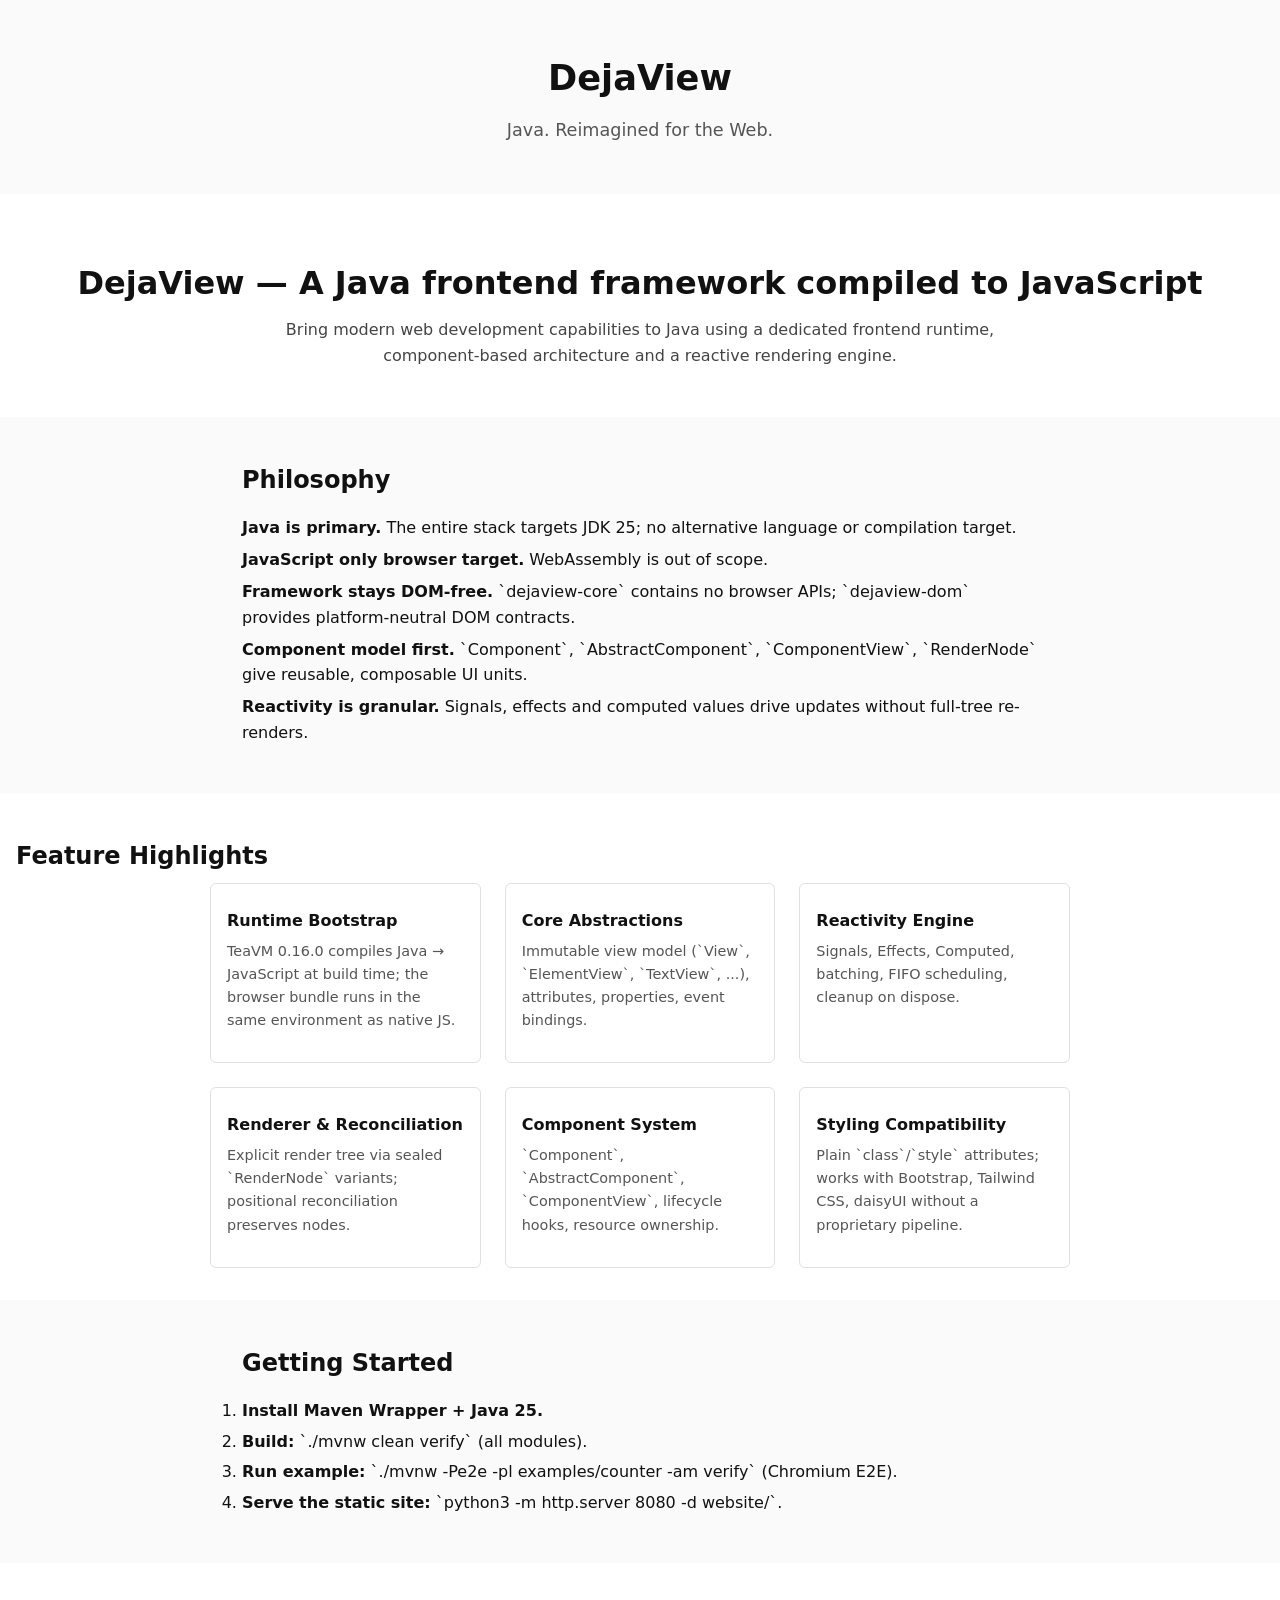
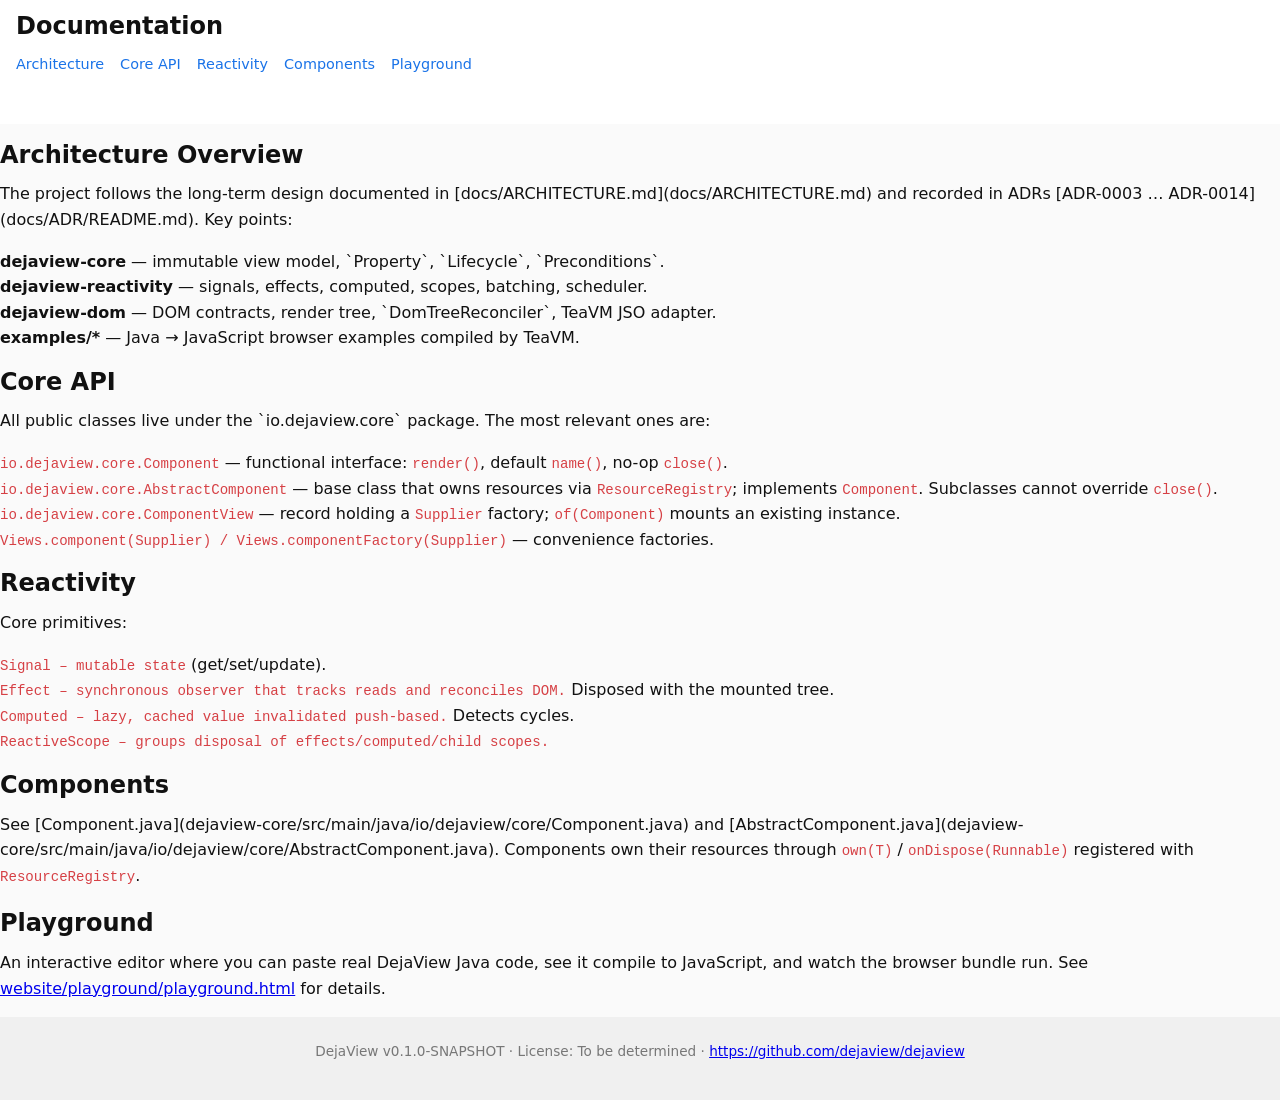
==== website/index.html @ 873bfba1 "feat: add official website and interactive playground" ====
<!DOCTYPE html>
<html lang="en">
<head>
    <meta charset="UTF-8" />
    <meta name="viewport" content="width=device-width, initial-scale=1.0" />
    <title>DejaView — Official Website</title>
    <link rel="stylesheet" href="css/styles.css">
</head>
<body>

<header class="site-header">
    <h1>DejaView</h1>
    <p class="sub-title">Java. Reimagined for the Web.</p>
</header>

<section class="hero">
    <div class="hero-content">
        <h2>DejaView — A Java frontend framework compiled to JavaScript</h2>
        <p>Bring modern web development capabilities to Java using a dedicated frontend runtime, component-based architecture and a reactive rendering engine.</p>
    </div>
</section>

<section class="about">
    <h2>Philosophy</h2>
    <ul>
        <li><strong>Java is primary.</strong> The entire stack targets JDK 25; no alternative language or compilation target.</li>
        <li><strong>JavaScript only browser target.</strong> WebAssembly is out of scope.</li>
        <li><strong>Framework stays DOM-free.</strong> `dejaview-core` contains no browser APIs; `dejaview-dom` provides platform-neutral DOM contracts.</li>
        <li><strong>Component model first.</strong> `Component`, `AbstractComponent`, `ComponentView`, `RenderNode` give reusable, composable UI units.</li>
        <li><strong>Reactivity is granular.</strong> Signals, effects and computed values drive updates without full-tree re-renders.</li>
    </ul>
</section>

<section class="features">
    <h2>Feature Highlights</h2>
    <div class="feature-grid">
        <article class="feature-card">
            <h3>Runtime Bootstrap</h3>
            <p>TeaVM 0.16.0 compiles Java → JavaScript at build time; the browser bundle runs in the same environment as native JS.</p>
        </article>
        <article class="feature-card">
            <h3>Core Abstractions</h3>
            <p>Immutable view model (`View`, `ElementView`, `TextView`, ...), attributes, properties, event bindings.</p>
        </article>
        <article class="feature-card">
            <h3>Reactivity Engine</h3>
            <p>Signals, Effects, Computed, batching, FIFO scheduling, cleanup on dispose.</p>
        </article>
        <article class="feature-card">
            <h3>Renderer & Reconciliation</h3>
            <p>Explicit render tree via sealed `RenderNode` variants; positional reconciliation preserves nodes.</p>
        </article>
        <article class="feature-card">
            <h3>Component System</h3>
            <p>`Component`, `AbstractComponent`, `ComponentView`, lifecycle hooks, resource ownership.</p>
        </article>
        <article class="feature-card">
            <h3>Styling Compatibility</h3>
            <p>Plain `class`/`style` attributes; works with Bootstrap, Tailwind CSS, daisyUI without a proprietary pipeline.</p>
        </article>
    </div>
</section>

<section class="getting-started">
    <h2>Getting Started</h2>
    <ol>
        <li><strong>Install Maven Wrapper + Java 25.</strong></li>
        <li><strong>Build:</strong> `./mvnw clean verify` (all modules).</li>
        <li><strong>Run example:</strong> `./mvnw -Pe2e -pl examples/counter -am verify` (Chromium E2E).</li>
        <li><strong>Serve the static site:</strong> `python3 -m http.server 8080 -d website/`.</li>
    </ol>
</section>

<section class="docs">
    <h2>Documentation</h2>
    <nav class="doc-nav">
        <a href="#architecture">Architecture</a>
        <a href="#core">Core API</a>
        <a href="#reactivity">Reactivity</a>
        <a href="#components">Components</a>
        <a href="#playground">Playground</a>
    </nav>
</section>

<section id="architecture" class="docs-section">
    <h2>Architecture Overview</h2>
    <p>The project follows the long-term design documented in [docs/ARCHITECTURE.md](docs/ARCHITECTURE.md) and recorded in ADRs [ADR-0003 … ADR-0014](docs/ADR/README.md). Key points:</p>
    <ul>
        <li><strong>dejaview-core</strong> — immutable view model, `Property`, `Lifecycle`, `Preconditions`.</li>
        <li><strong>dejaview-reactivity</strong> — signals, effects, computed, scopes, batching, scheduler.</li>
        <li><strong>dejaview-dom</strong> — DOM contracts, render tree, `DomTreeReconciler`, TeaVM JSO adapter.</li>
        <li><strong>examples/*</strong> — Java → JavaScript browser examples compiled by TeaVM.</li>
    </ul>
</section>

<section id="core-api" class="docs-section">
    <h2>Core API</h2>
    <p>All public classes live under the `io.dejaview.core` package. The most relevant ones are:</p>
    <ul>
        <li><code>io.dejaview.core.Component</code> — functional interface: <code>render()</code>, default <code>name()</code>, no-op <code>close()</code>.</li>
        <li><code>io.dejaview.core.AbstractComponent</code> — base class that owns resources via <code>ResourceRegistry</code>; implements <code>Component</code>. Subclasses cannot override <code>close()</code>.</li>
        <li><code>io.dejaview.core.ComponentView</code> — record holding a <code>Supplier<? extends Component></code> factory; <code>of(Component)</code> mounts an existing instance.</li>
        <li><code>Views.component(Supplier<View>) / Views.componentFactory(Supplier<? extends Component>)</code> — convenience factories.</li>
    </ul>
</section>

<section id="reactivity" class="docs-section">
    <h2>Reactivity</h2>
    <p>Core primitives:</p>
    <ul>
        <li><code>Signal<T> – mutable state</code> (get/set/update).</li>
        <li><code>Effect – synchronous observer that tracks reads and reconciles DOM.</code> Disposed with the mounted tree.</li>
        <li><code>Computed<T> – lazy, cached value invalidated push‑based.</code> Detects cycles.</li>
        <li><code>ReactiveScope – groups disposal of effects/computed/child scopes.</code></li>
    </ul>
</section>

<section id="components" class="docs-section">
    <h2>Components</h2>
    <p>See [Component.java](dejaview-core/src/main/java/io/dejaview/core/Component.java) and [AbstractComponent.java](dejaview-core/src/main/java/io/dejaview/core/AbstractComponent.java). Components own their resources through <code>own(T)</code> / <code>onDispose(Runnable)</code> registered with <code>ResourceRegistry</code>.</p>
</section>

<section id="playground" class="docs-section">
    <h2>Playground</h2>
    <p>An interactive editor where you can paste real DejaView Java code, see it compile to JavaScript, and watch the browser bundle run. See <a href="#playground">website/playground/playground.html</a> for details.</p>
</section>

<footer class="site-footer">
    <p>DejaView v0.1.0-SNAPSHOT · License: To be determined · <a href="/develop">https://github.com/dejaview/dejaview</a></p>
</footer>

</body>
</html>
---- website/css/styles.css ----
/* Minimal styling for the DejaView official website – compatible with any CDN or framework that may be added later. */

/* 1. Reset & base */
*, *::before, *::after { box-sizing: border-box; margin: 0; padding: 0; }
html { font-size: 16px; }
body { font-family: system-ui, -apple-system, "Segoe UI", Roboto, Ubuntu, "Helvetica Neue", sans-serif; line-height: 1.6; color: #111; background: #fafafa; }

/* 2. Typography */
h1, h2, h3, h4 { margin: 0.5em 0 0.3em; }
p { margin: 0 0 1em; }
ul { list-style: none; }

/* 3. Header */
.site-header { padding: 2rem; text-align: center; }
.site-header h1 { font-size: 2.2rem; color: #111; }
.site-header .sub-title { color: #555; margin-top: 0.5rem; font-size: 1.1rem; }

/* 4. Hero */
.hero { padding: 3rem 1rem; text-align: center; background: #fff; }
.hero-content h2 { font-size: 2rem; margin-bottom: 0.5rem; }
.hero-content p { max-width: 720px; margin: 0 auto; color: #444; }

/* 5. About / Philosophy */
.about { padding: 2rem; max-width: 860px; margin: 0 auto; }
.about h2 { margin-bottom: 1rem; }
.about ul { margin: 1rem 0; }
.about li { margin: 0.4rem 0; }

/* 6. Features grid */
.features { padding: 2rem 1rem; background: #fff; }
.feature-grid { display: grid; grid-template-columns: repeat(auto-fit, minmax(240px, 1fr)); gap: 1.5rem; max-width: 860px; margin: 0 auto; }
.feature-card { padding: 1rem; border: 1px solid #e0e0e0; border-radius: 6px; text-align: left; }
.feature-card h3 { margin-bottom: 0.4rem; font-size: 1rem; }
.feature-card p { font-size: 0.9rem; color: #555; }

/* 7. Getting Started */
.getting-started { padding: 2rem; max-width: 860px; margin: 0 auto; }
.getting-started h2 { margin-bottom: 1rem; }
.getting-started ol { margin: 0.5rem 0 1rem; }
.getting-started li { margin: 0.3rem 0; }

/* 8. Docs nav */
.docs { padding: 2rem 1rem; background: #fff; }
.doc-nav { display: flex; gap: 1rem; margin-bottom: 1rem; font-size: 0.9rem; }
.doc-nav a { color: #1a73e8; text-decoration: none; }
.doc-nav a:hover { text-decoration: underline; }
.doc-nav .active { font-weight: 600; color: #111; }

/* 9. Docs sections */
.doc-section { max-width: 860px; margin: 0 auto; }
.doc-section h2 { margin: 2rem 0 1rem; }
.doc-section ul { margin: 0.5rem 0 1rem; }
.doc-section li { margin: 0.3rem 0; }

/* 10. Playground link */
.playground-link { display: inline-block; margin: 1rem 0 0; padding: 0.6rem 1.2rem; background: #1a73e8; color: #fff; text-decoration: none; border-radius: 4px; font-size: 0.95rem; }
.playground-link:hover { background: #1557b0; }

/* 11. Footer */
.site-footer { padding: 1.5rem; text-align: center; color: #777; font-size: 0.85rem; background: #f0f0f0; }

/* 12. Mobile / responsive */
@media (max-width: 600px) {
    .doc-nav { flex-direction: column; align-items: flex-start; }
    .feature-grid { grid-template-columns: 1fr; }
}

/* 13. Syntax highlighting (CodeMirror will add its own classes) */
pre { background: #f5f5f5; padding: 1rem; border-radius: 4px; overflow-x: auto; }
code { font-family: "Fira Code", "Source Code Pro", Consolas, monospace; font-size: 0.88rem; color: #d64045; }
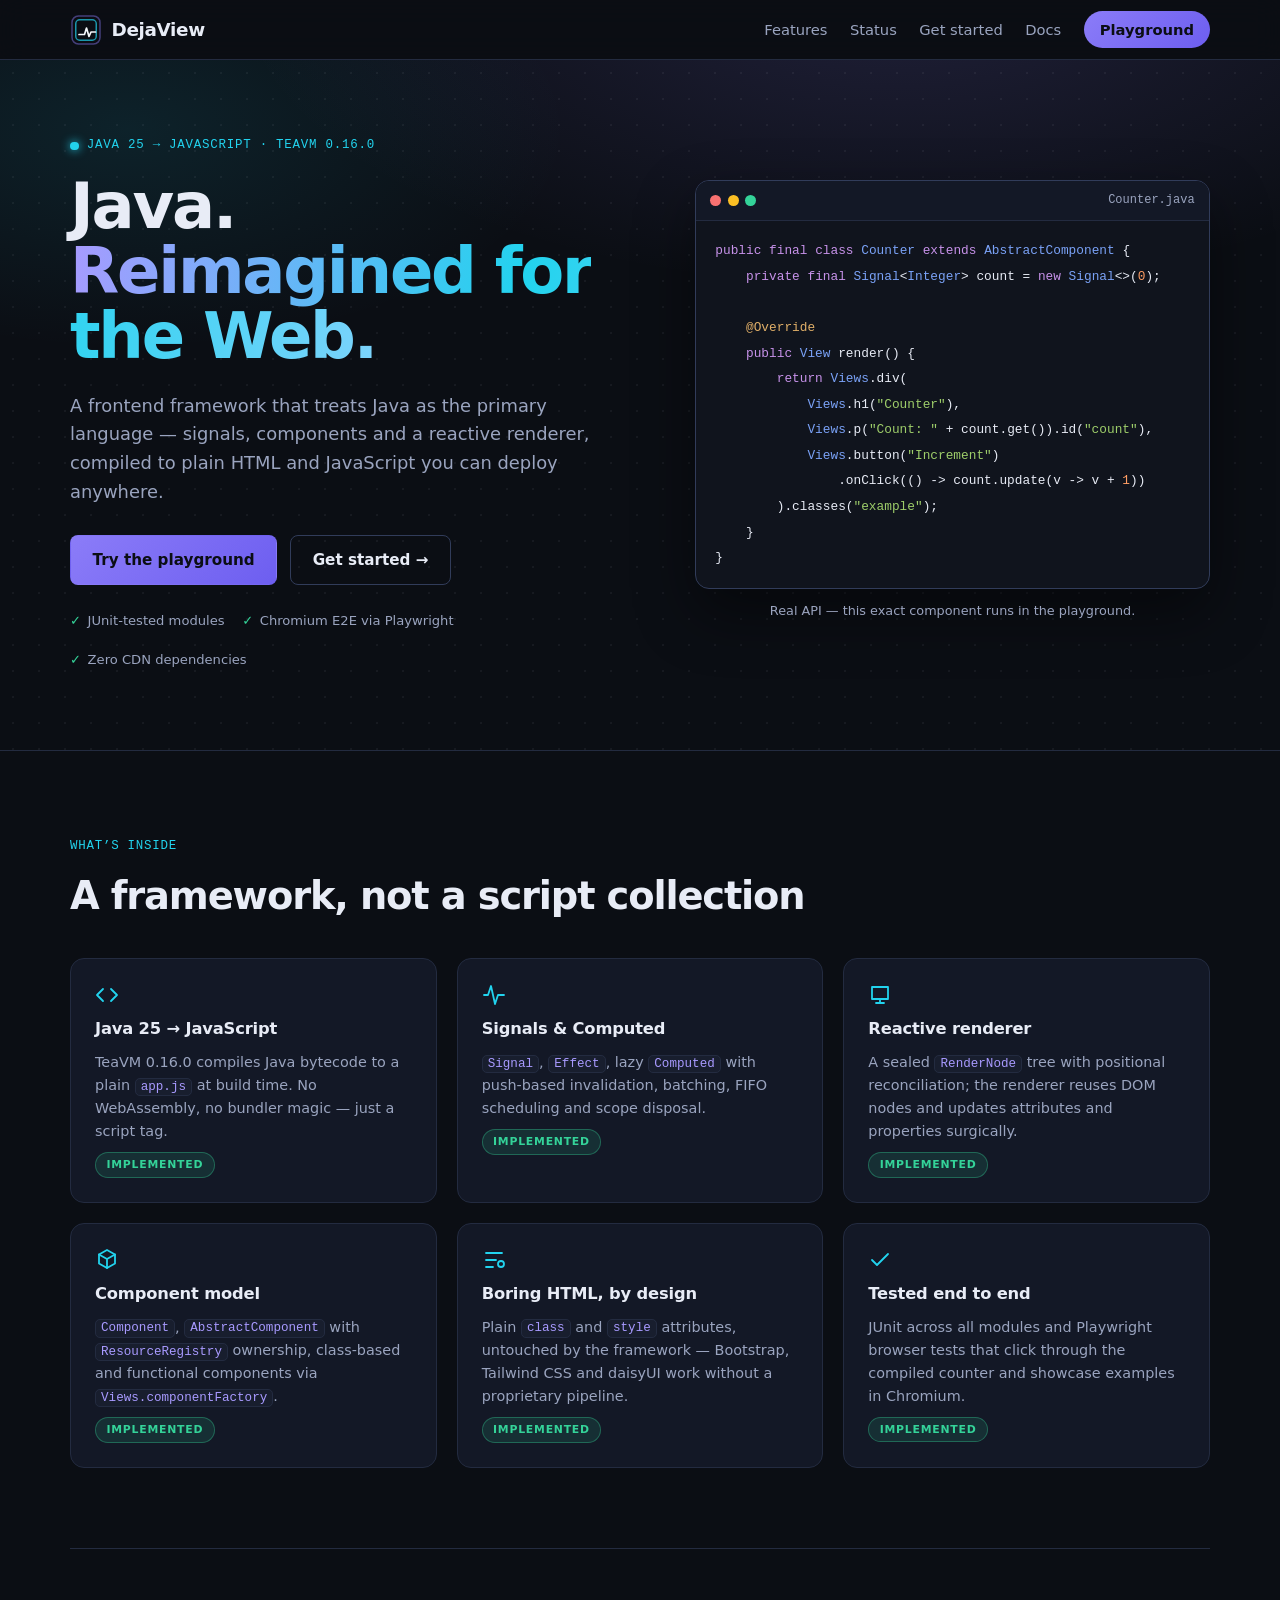
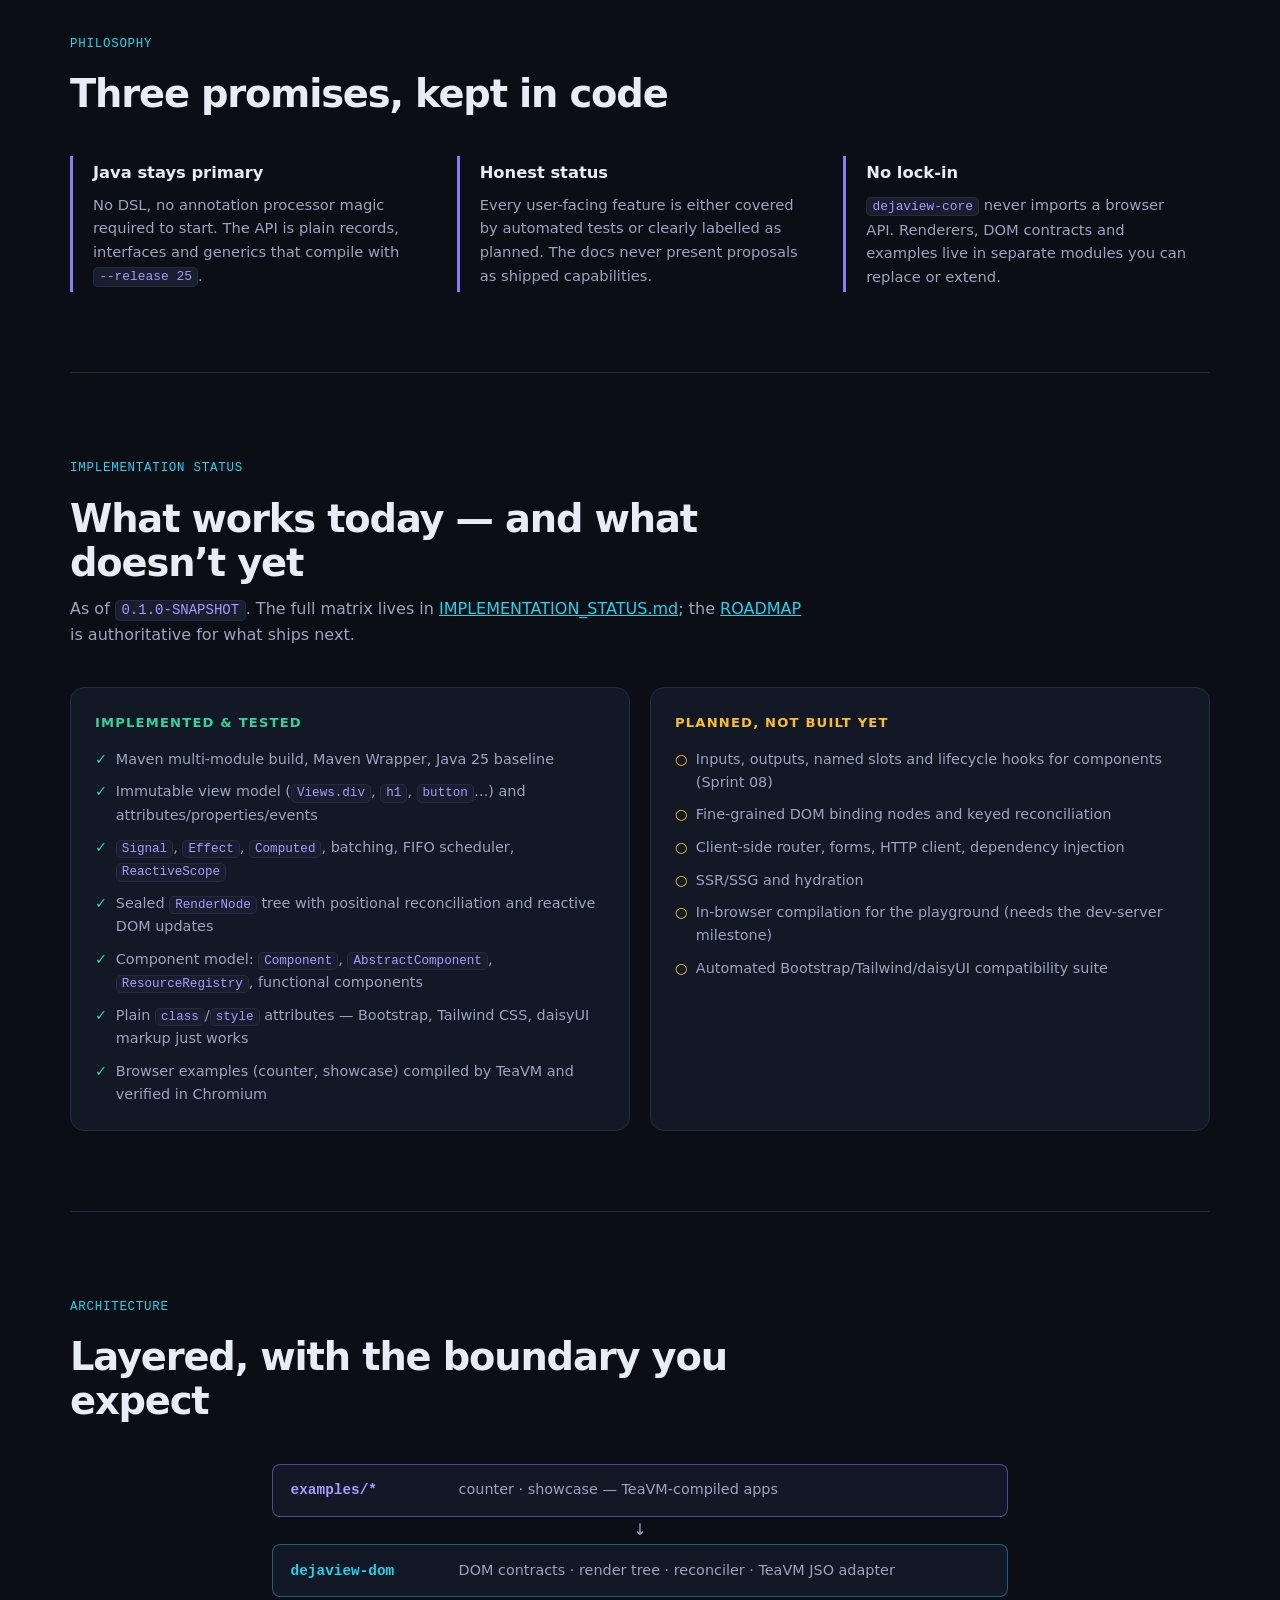
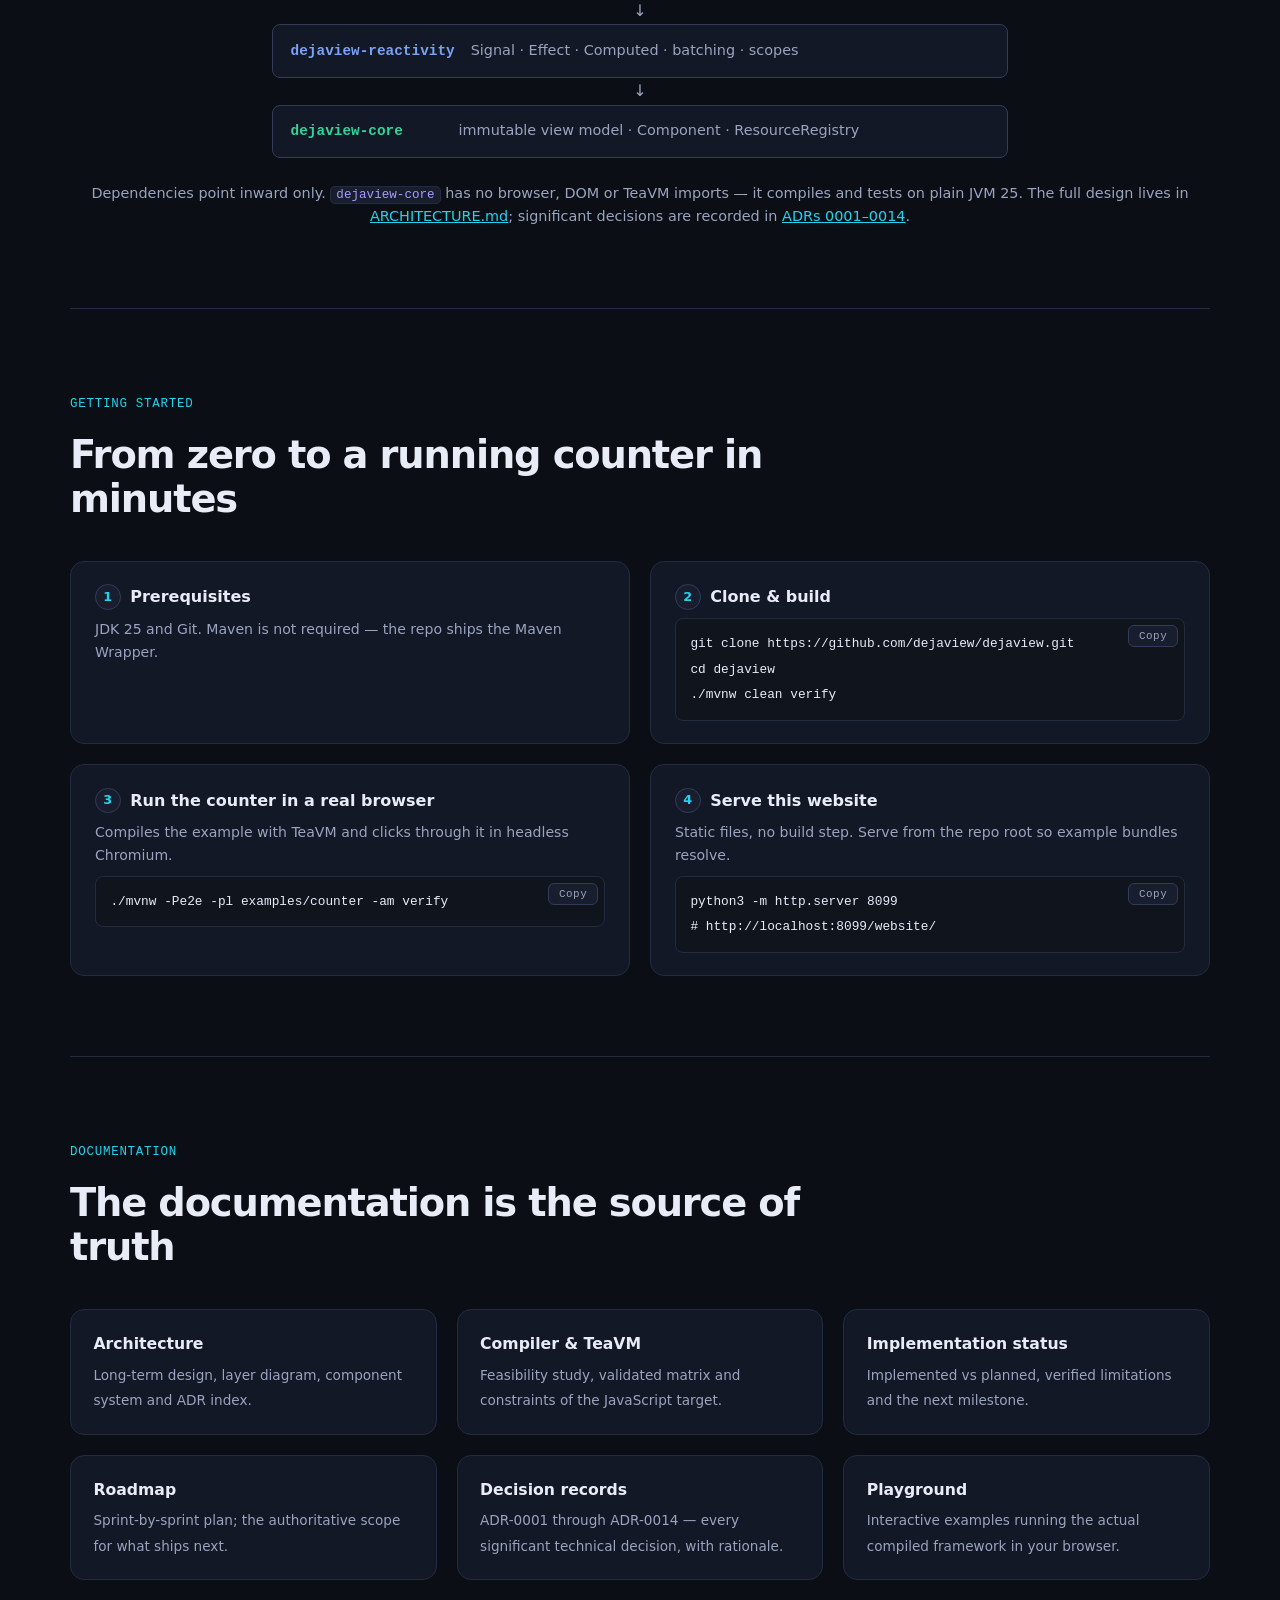
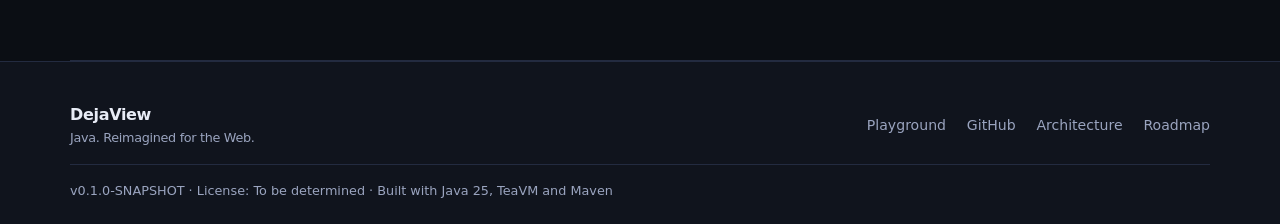
==== commit 25db7422: "feat: production-quality DejaView website and offline playground - Redesign the landing page: hero, " ====
--- a/website/index.html
+++ b/website/index.html
@@ -3,131 +3,268 @@
 <head>
     <meta charset="UTF-8" />
     <meta name="viewport" content="width=device-width, initial-scale=1.0" />
-    <title>DejaView — Official Website</title>
-    <link rel="stylesheet" href="css/styles.css">
+    <meta name="description" content="DejaView is a Java-first frontend framework compiled to JavaScript. Build reactive web UIs in pure Java 25 — no rewrites, no proprietary CSS pipeline." />
+    <meta name="theme-color" content="#0b0e14" />
+    <title>DejaView — Java. Reimagined for the Web.</title>
+    <link rel="icon" type="image/svg+xml" href="favicon.svg" />
+    <link rel="stylesheet" href="css/styles.css" />
 </head>
 <body>
+<a class="skip-link" href="#main">Skip to content</a>
 
 <header class="site-header">
-    <h1>DejaView</h1>
-    <p class="sub-title">Java. Reimagined for the Web.</p>
+    <a class="brand" href="/website/" aria-label="DejaView home">
+        <svg class="brand-mark" viewBox="0 0 64 64" aria-hidden="true" focusable="false">
+            <rect x="4" y="4" width="56" height="56" rx="13" fill="none" stroke="#8b7cf8" stroke-width="3" opacity="0.45"/>
+            <rect x="11.5" y="11.5" width="41" height="41" rx="8" fill="none" stroke="#22d3ee" stroke-width="3" opacity="0.7"/>
+            <path d="M18 41h11l4-13 5 17 4-9h9" fill="none" stroke="#f5f7fb" stroke-width="3.4" stroke-linecap="round" stroke-linejoin="round"/>
+        </svg>
+        <span class="brand-name">DejaView</span>
+    </a>
+    <nav class="site-nav" aria-label="Primary navigation">
+        <a href="#features">Features</a>
+        <a href="#status">Status</a>
+        <a href="#getting-started">Get started</a>
+        <a href="#docs">Docs</a>
+        <a class="nav-cta" href="/website/playground/">Playground</a>
+    </nav>
 </header>
 
-<section class="hero">
-    <div class="hero-content">
-        <h2>DejaView — A Java frontend framework compiled to JavaScript</h2>
-        <p>Bring modern web development capabilities to Java using a dedicated frontend runtime, component-based architecture and a reactive rendering engine.</p>
+<main id="main">
+
+    <!-- Hero -->
+    <section class="hero" aria-labelledby="hero-title">
+        <div class="hero-inner container">
+            <div class="hero-copy">
+                <p class="eyebrow"><span class="dot" aria-hidden="true"></span> Java 25 &rarr; JavaScript &middot; TeaVM 0.16.0</p>
+                <h1 id="hero-title">Java.<br /><span class="gradient-text">Reimagined for the Web.</span></h1>
+                <p class="hero-sub">A frontend framework that treats Java as the primary language — signals, components and a reactive renderer, compiled to plain HTML and JavaScript you can deploy anywhere.</p>
+                <div class="hero-actions">
+                    <a class="btn btn-primary" href="/website/playground/">Try the playground</a>
+                    <a class="btn btn-ghost" href="#getting-started">Get started &rarr;</a>
+                </div>
+                <ul class="hero-proof" aria-label="Project facts">
+                    <li>JUnit-tested modules</li>
+                    <li>Chromium E2E via Playwright</li>
+                    <li>Zero CDN dependencies</li>
+                </ul>
+            </div>
+            <figure class="hero-code" aria-label="Example DejaView component">
+                <div class="code-window">
+                    <div class="code-window-bar" aria-hidden="true">
+                        <span class="win-dot"></span><span class="win-dot"></span><span class="win-dot"></span>
+                        <span class="code-window-title">Counter.java</span>
+                    </div>
+                    <pre><code data-highlight-java>public final class Counter extends AbstractComponent {
+    private final Signal&lt;Integer&gt; count = new Signal&lt;&gt;(0);
+
+    @Override
+    public View render() {
+        return Views.div(
+            Views.h1("Counter"),
+            Views.p("Count: " + count.get()).id("count"),
+            Views.button("Increment")
+                .onClick(() -&gt; count.update(v -&gt; v + 1))
+        ).classes("example");
+    }
+}</code></pre>
+                </div>
+                <figcaption>Real API — this exact component runs in the playground.</figcaption>
+            </figure>
+        </div>
+    </section>
+
+    <!-- Features -->
+    <section id="features" class="section container" aria-labelledby="features-title">
+        <div class="section-head">
+            <p class="eyebrow">What&rsquo;s inside</p>
+            <h2 id="features-title">A framework, not a script collection</h2>
+        </div>
+        <div class="card-grid">
+            <article class="card">
+                <div class="card-icon" aria-hidden="true"><svg viewBox="0 0 24 24" fill="none" stroke="currentColor" stroke-width="1.8" stroke-linecap="round" stroke-linejoin="round"><path d="M8 6l-6 6 6 6M16 6l6 6-6 6"/></svg></div>
+                <h3>Java 25 &rarr; JavaScript</h3>
+                <p>TeaVM 0.16.0 compiles Java bytecode to a plain <code>app.js</code> at build time. No WebAssembly, no bundler magic — just a script tag.</p>
+                <span class="pill pill-ok">Implemented</span>
+            </article>
+            <article class="card">
+                <div class="card-icon" aria-hidden="true"><svg viewBox="0 0 24 24" fill="none" stroke="currentColor" stroke-width="1.8" stroke-linecap="round" stroke-linejoin="round"><path d="M2 12h4l3-9 4 18 3-9h6"/></svg></div>
+                <h3>Signals &amp; Computed</h3>
+                <p><code>Signal</code>, <code>Effect</code>, lazy <code>Computed</code> with push-based invalidation, batching, FIFO scheduling and scope disposal.</p>
+                <span class="pill pill-ok">Implemented</span>
+            </article>
+            <article class="card">
+                <div class="card-icon" aria-hidden="true"><svg viewBox="0 0 24 24" fill="none" stroke="currentColor" stroke-width="1.8" stroke-linecap="round" stroke-linejoin="round"><path d="M4 4h16v12H4z"/><path d="M8 20h8M12 16v4"/></svg></div>
+                <h3>Reactive renderer</h3>
+                <p>A sealed <code>RenderNode</code> tree with positional reconciliation; the renderer reuses DOM nodes and updates attributes and properties surgically.</p>
+                <span class="pill pill-ok">Implemented</span>
+            </article>
+            <article class="card">
+                <div class="card-icon" aria-hidden="true"><svg viewBox="0 0 24 24" fill="none" stroke="currentColor" stroke-width="1.8" stroke-linecap="round" stroke-linejoin="round"><path d="M12 2l8 4.5v9L12 20l-8-4.5v-9L12 2z"/><path d="M12 11l8-4.5M12 11v9M12 11L4 6.5"/></svg></div>
+                <h3>Component model</h3>
+                <p><code>Component</code>, <code>AbstractComponent</code> with <code>ResourceRegistry</code> ownership, class-based and functional components via <code>Views.componentFactory</code>.</p>
+                <span class="pill pill-ok">Implemented</span>
+            </article>
+            <article class="card">
+                <div class="card-icon" aria-hidden="true"><svg viewBox="0 0 24 24" fill="none" stroke="currentColor" stroke-width="1.8" stroke-linecap="round" stroke-linejoin="round"><path d="M4 5h16M4 12h10M4 19h7"/><circle cx="19" cy="16" r="3"/></svg></div>
+                <h3>Boring HTML, by design</h3>
+                <p>Plain <code>class</code> and <code>style</code> attributes, untouched by the framework — Bootstrap, Tailwind CSS and daisyUI work without a proprietary pipeline.</p>
+                <span class="pill pill-ok">Implemented</span>
+            </article>
+            <article class="card">
+                <div class="card-icon" aria-hidden="true"><svg viewBox="0 0 24 24" fill="none" stroke="currentColor" stroke-width="1.8" stroke-linecap="round" stroke-linejoin="round"><path d="M20 6L9 17l-5-5"/></svg></div>
+                <h3>Tested end to end</h3>
+                <p>JUnit across all modules and Playwright browser tests that click through the compiled counter and showcase examples in Chromium.</p>
+                <span class="pill pill-ok">Implemented</span>
+            </article>
+        </div>
+    </section>
+
+    <!-- Philosophy -->
+    <section id="philosophy" class="section container" aria-labelledby="philosophy-title">
+        <div class="section-head">
+            <p class="eyebrow">Philosophy</p>
+            <h2 id="philosophy-title">Three promises, kept in code</h2>
+        </div>
+        <div class="promise-grid">
+            <div class="promise">
+                <h3>Java stays primary</h3>
+                <p>No DSL, no annotation processor magic required to start. The API is plain records, interfaces and generics that compile with <code>--release 25</code>.</p>
+            </div>
+            <div class="promise">
+                <h3>Honest status</h3>
+                <p>Every user-facing feature is either covered by automated tests or clearly labelled as planned. The docs never present proposals as shipped capabilities.</p>
+            </div>
+            <div class="promise">
+                <h3>No lock-in</h3>
+                <p><code>dejaview-core</code> never imports a browser API. Renderers, DOM contracts and examples live in separate modules you can replace or extend.</p>
+            </div>
+        </div>
+    </section>
+
+    <!-- Status -->
+    <section id="status" class="section container" aria-labelledby="status-title">
+        <div class="section-head">
+            <p class="eyebrow">Implementation status</p>
+            <h2 id="status-title">What works today — and what doesn&rsquo;t yet</h2>
+            <p class="section-sub">As of <code>0.1.0-SNAPSHOT</code>. The full matrix lives in <a href="/docs/IMPLEMENTATION_STATUS.md">IMPLEMENTATION_STATUS.md</a>; the <a href="/docs/ROADMAP.md">ROADMAP</a> is authoritative for what ships next.</p>
+        </div>
+        <div class="status-cols">
+            <div class="status-col status-col-ok">
+                <h3>Implemented &amp; tested</h3>
+                <ul>
+                    <li>Maven multi-module build, Maven Wrapper, Java 25 baseline</li>
+                    <li>Immutable view model (<code>Views.div</code>, <code>h1</code>, <code>button</code>…) and attributes/properties/events</li>
+                    <li><code>Signal</code>, <code>Effect</code>, <code>Computed</code>, batching, FIFO scheduler, <code>ReactiveScope</code></li>
+                    <li>Sealed <code>RenderNode</code> tree with positional reconciliation and reactive DOM updates</li>
+                    <li>Component model: <code>Component</code>, <code>AbstractComponent</code>, <code>ResourceRegistry</code>, functional components</li>
+                    <li>Plain <code>class</code>/<code>style</code> attributes — Bootstrap, Tailwind CSS, daisyUI markup just works</li>
+                    <li>Browser examples (counter, showcase) compiled by TeaVM and verified in Chromium</li>
+                </ul>
+            </div>
+            <div class="status-col status-col-planned">
+                <h3>Planned, not built yet</h3>
+                <ul>
+                    <li>Inputs, outputs, named slots and lifecycle hooks for components (Sprint 08)</li>
+                    <li>Fine-grained DOM binding nodes and keyed reconciliation</li>
+                    <li>Client-side router, forms, HTTP client, dependency injection</li>
+                    <li>SSR/SSG and hydration</li>
+                    <li>In-browser compilation for the playground (needs the dev-server milestone)</li>
+                    <li>Automated Bootstrap/Tailwind/daisyUI compatibility suite</li>
+                </ul>
+            </div>
+        </div>
+    </section>
+
+    <!-- Architecture -->
+    <section id="architecture" class="section container" aria-labelledby="arch-title">
+        <div class="section-head">
+            <p class="eyebrow">Architecture</p>
+            <h2 id="arch-title">Layered, with the boundary you expect</h2>
+        </div>
+        <div class="arch-diagram" role="img" aria-label="Module dependency diagram: dejaview-core is pure Java, dejaview-reactivity depends on it, dejaview-dom adds the renderer and browser adapter, examples depend on all three.">
+            <div class="arch-layer arch-examples"><span class="arch-label">examples/*</span>counter &middot; showcase — TeaVM-compiled apps</div>
+            <div class="arch-arrow" aria-hidden="true">&#8595;</div>
+            <div class="arch-layer arch-dom"><span class="arch-label">dejaview-dom</span>DOM contracts &middot; render tree &middot; reconciler &middot; TeaVM JSO adapter</div>
+            <div class="arch-arrow" aria-hidden="true">&#8595;</div>
+            <div class="arch-layer arch-reactivity"><span class="arch-label">dejaview-reactivity</span>Signal &middot; Effect &middot; Computed &middot; batching &middot; scopes</div>
+            <div class="arch-arrow" aria-hidden="true">&#8595;</div>
+            <div class="arch-layer arch-core"><span class="arch-label">dejaview-core</span>immutable view model &middot; Component &middot; ResourceRegistry</div>
+        </div>
+        <p class="arch-note">Dependencies point inward only. <code>dejaview-core</code> has no browser, DOM or TeaVM imports — it compiles and tests on plain JVM 25. The full design lives in <a href="/docs/ARCHITECTURE.md">ARCHITECTURE.md</a>; significant decisions are recorded in <a href="/docs/ADR/README.md">ADRs 0001–0014</a>.</p>
+    </section>
+
+    <!-- Getting started -->
+    <section id="getting-started" class="section container" aria-labelledby="gs-title">
+        <div class="section-head">
+            <p class="eyebrow">Getting started</p>
+            <h2 id="gs-title">From zero to a running counter in minutes</h2>
+        </div>
+        <ol class="gs-steps">
+            <li class="gs-step">
+                <h3><span class="gs-num">1</span> Prerequisites</h3>
+                <p>JDK 25 and Git. Maven is not required — the repo ships the Maven Wrapper.</p>
+            </li>
+            <li class="gs-step">
+                <h3><span class="gs-num">2</span> Clone &amp; build</h3>
+                <div class="copy-block">
+                    <pre><code>git clone https://github.com/dejaview/dejaview.git
+cd dejaview
+./mvnw clean verify</code></pre>
+                    <button class="copy-btn" type="button" data-copy="git clone https://github.com/dejaview/dejaview.git&#10;cd dejaview&#10;./mvnw clean verify" aria-label="Copy clone and build commands">Copy</button>
+                </div>
+            </li>
+            <li class="gs-step">
+                <h3><span class="gs-num">3</span> Run the counter in a real browser</h3>
+                <p>Compiles the example with TeaVM and clicks through it in headless Chromium.</p>
+                <div class="copy-block">
+                    <pre><code>./mvnw -Pe2e -pl examples/counter -am verify</code></pre>
+                    <button class="copy-btn" type="button" data-copy="./mvnw -Pe2e -pl examples/counter -am verify" aria-label="Copy E2E command">Copy</button>
+                </div>
+            </li>
+            <li class="gs-step">
+                <h3><span class="gs-num">4</span> Serve this website</h3>
+                <p>Static files, no build step. Serve from the repo root so example bundles resolve.</p>
+                <div class="copy-block">
+                    <pre><code>python3 -m http.server 8099
+# http://localhost:8099/website/</code></pre>
+                    <button class="copy-btn" type="button" data-copy="python3 -m http.server 8099" aria-label="Copy serve command">Copy</button>
+                </div>
+            </li>
+        </ol>
+    </section>
+
+    <!-- Docs -->
+    <section id="docs" class="section container" aria-labelledby="docs-title">
+        <div class="section-head">
+            <p class="eyebrow">Documentation</p>
+            <h2 id="docs-title">The documentation is the source of truth</h2>
+        </div>
+        <ul class="docs-grid">
+            <li><a class="doc-card" href="/docs/ARCHITECTURE.md"><strong>Architecture</strong><span>Long-term design, layer diagram, component system and ADR index.</span></a></li>
+            <li><a class="doc-card" href="/docs/COMPILER.md"><strong>Compiler &amp; TeaVM</strong><span>Feasibility study, validated matrix and constraints of the JavaScript target.</span></a></li>
+            <li><a class="doc-card" href="/docs/IMPLEMENTATION_STATUS.md"><strong>Implementation status</strong><span>Implemented vs planned, verified limitations and the next milestone.</span></a></li>
+            <li><a class="doc-card" href="/docs/ROADMAP.md"><strong>Roadmap</strong><span>Sprint-by-sprint plan; the authoritative scope for what ships next.</span></a></li>
+            <li><a class="doc-card" href="/docs/ADR/README.md"><strong>Decision records</strong><span>ADR-0001 through ADR-0014 — every significant technical decision, with rationale.</span></a></li>
+            <li><a class="doc-card" href="/website/playground/"><strong>Playground</strong><span>Interactive examples running the actual compiled framework in your browser.</span></a></li>
+        </ul>
+    </section>
+
+</main>
+
+<footer class="site-footer">
+    <div class="container footer-inner">
+        <p class="footer-brand">DejaView <span class="footer-tag">Java. Reimagined for the Web.</span></p>
+        <nav class="footer-nav" aria-label="Footer">
+            <a href="/website/playground/">Playground</a>
+            <a href="https://github.com/dejaview/dejaview" rel="noopener noreferrer">GitHub</a>
+            <a href="/docs/ARCHITECTURE.md">Architecture</a>
+            <a href="/docs/ROADMAP.md">Roadmap</a>
+        </nav>
+        <p class="footer-meta">v0.1.0-SNAPSHOT &middot; License: To be determined &middot; Built with Java 25, TeaVM and Maven</p>
     </div>
-</section>
-
-<section class="about">
-    <h2>Philosophy</h2>
-    <ul>
-        <li><strong>Java is primary.</strong> The entire stack targets JDK 25; no alternative language or compilation target.</li>
-        <li><strong>JavaScript only browser target.</strong> WebAssembly is out of scope.</li>
-        <li><strong>Framework stays DOM-free.</strong> `dejaview-core` contains no browser APIs; `dejaview-dom` provides platform-neutral DOM contracts.</li>
-        <li><strong>Component model first.</strong> `Component`, `AbstractComponent`, `ComponentView`, `RenderNode` give reusable, composable UI units.</li>
-        <li><strong>Reactivity is granular.</strong> Signals, effects and computed values drive updates without full-tree re-renders.</li>
-    </ul>
-</section>
-
-<section class="features">
-    <h2>Feature Highlights</h2>
-    <div class="feature-grid">
-        <article class="feature-card">
-            <h3>Runtime Bootstrap</h3>
-            <p>TeaVM 0.16.0 compiles Java → JavaScript at build time; the browser bundle runs in the same environment as native JS.</p>
-        </article>
-        <article class="feature-card">
-            <h3>Core Abstractions</h3>
-            <p>Immutable view model (`View`, `ElementView`, `TextView`, ...), attributes, properties, event bindings.</p>
-        </article>
-        <article class="feature-card">
-            <h3>Reactivity Engine</h3>
-            <p>Signals, Effects, Computed, batching, FIFO scheduling, cleanup on dispose.</p>
-        </article>
-        <article class="feature-card">
-            <h3>Renderer & Reconciliation</h3>
-            <p>Explicit render tree via sealed `RenderNode` variants; positional reconciliation preserves nodes.</p>
-        </article>
-        <article class="feature-card">
-            <h3>Component System</h3>
-            <p>`Component`, `AbstractComponent`, `ComponentView`, lifecycle hooks, resource ownership.</p>
-        </article>
-        <article class="feature-card">
-            <h3>Styling Compatibility</h3>
-            <p>Plain `class`/`style` attributes; works with Bootstrap, Tailwind CSS, daisyUI without a proprietary pipeline.</p>
-        </article>
-    </div>
-</section>
-
-<section class="getting-started">
-    <h2>Getting Started</h2>
-    <ol>
-        <li><strong>Install Maven Wrapper + Java 25.</strong></li>
-        <li><strong>Build:</strong> `./mvnw clean verify` (all modules).</li>
-        <li><strong>Run example:</strong> `./mvnw -Pe2e -pl examples/counter -am verify` (Chromium E2E).</li>
-        <li><strong>Serve the static site:</strong> `python3 -m http.server 8080 -d website/`.</li>
-    </ol>
-</section>
-
-<section class="docs">
-    <h2>Documentation</h2>
-    <nav class="doc-nav">
-        <a href="#architecture">Architecture</a>
-        <a href="#core">Core API</a>
-        <a href="#reactivity">Reactivity</a>
-        <a href="#components">Components</a>
-        <a href="#playground">Playground</a>
-    </nav>
-</section>
-
-<section id="architecture" class="docs-section">
-    <h2>Architecture Overview</h2>
-    <p>The project follows the long-term design documented in [docs/ARCHITECTURE.md](docs/ARCHITECTURE.md) and recorded in ADRs [ADR-0003 … ADR-0014](docs/ADR/README.md). Key points:</p>
-    <ul>
-        <li><strong>dejaview-core</strong> — immutable view model, `Property`, `Lifecycle`, `Preconditions`.</li>
-        <li><strong>dejaview-reactivity</strong> — signals, effects, computed, scopes, batching, scheduler.</li>
-        <li><strong>dejaview-dom</strong> — DOM contracts, render tree, `DomTreeReconciler`, TeaVM JSO adapter.</li>
-        <li><strong>examples/*</strong> — Java → JavaScript browser examples compiled by TeaVM.</li>
-    </ul>
-</section>
-
-<section id="core-api" class="docs-section">
-    <h2>Core API</h2>
-    <p>All public classes live under the `io.dejaview.core` package. The most relevant ones are:</p>
-    <ul>
-        <li><code>io.dejaview.core.Component</code> — functional interface: <code>render()</code>, default <code>name()</code>, no-op <code>close()</code>.</li>
-        <li><code>io.dejaview.core.AbstractComponent</code> — base class that owns resources via <code>ResourceRegistry</code>; implements <code>Component</code>. Subclasses cannot override <code>close()</code>.</li>
-        <li><code>io.dejaview.core.ComponentView</code> — record holding a <code>Supplier<? extends Component></code> factory; <code>of(Component)</code> mounts an existing instance.</li>
-        <li><code>Views.component(Supplier<View>) / Views.componentFactory(Supplier<? extends Component>)</code> — convenience factories.</li>
-    </ul>
-</section>
-
-<section id="reactivity" class="docs-section">
-    <h2>Reactivity</h2>
-    <p>Core primitives:</p>
-    <ul>
-        <li><code>Signal<T> – mutable state</code> (get/set/update).</li>
-        <li><code>Effect – synchronous observer that tracks reads and reconciles DOM.</code> Disposed with the mounted tree.</li>
-        <li><code>Computed<T> – lazy, cached value invalidated push‑based.</code> Detects cycles.</li>
-        <li><code>ReactiveScope – groups disposal of effects/computed/child scopes.</code></li>
-    </ul>
-</section>
-
-<section id="components" class="docs-section">
-    <h2>Components</h2>
-    <p>See [Component.java](dejaview-core/src/main/java/io/dejaview/core/Component.java) and [AbstractComponent.java](dejaview-core/src/main/java/io/dejaview/core/AbstractComponent.java). Components own their resources through <code>own(T)</code> / <code>onDispose(Runnable)</code> registered with <code>ResourceRegistry</code>.</p>
-</section>
-
-<section id="playground" class="docs-section">
-    <h2>Playground</h2>
-    <p>An interactive editor where you can paste real DejaView Java code, see it compile to JavaScript, and watch the browser bundle run. See <a href="#playground">website/playground/playground.html</a> for details.</p>
-</section>
-
-<footer class="site-footer">
-    <p>DejaView v0.1.0-SNAPSHOT · License: To be determined · <a href="/develop">https://github.com/dejaview/dejaview</a></p>
 </footer>
-
+<script src="js/highlight.js" defer></script>
+<script src="js/site.js" defer></script>
 </body>
 </html>
--- a/website/css/styles.css
+++ b/website/css/styles.css
@@ -1,70 +1,311 @@
-/* Minimal styling for the DejaView official website – compatible with any CDN or framework that may be added later. */
-
-/* 1. Reset & base */
+/* ============================================================
+   DejaView — design system
+   Dark-first, self-contained. No external fonts or frameworks.
+   ============================================================ */
+
+:root {
+    --bg: #0b0e14;
+    --bg-raised: #10141d;
+    --surface: #131826;
+    --surface-2: #181e2e;
+    --border: #232b40;
+    --border-strong: #313c5a;
+    --text: #e8ecf6;
+    --text-dim: #9aa4bf;
+    --accent: #8b7cf8;
+    --accent-strong: #a89aff;
+    --accent-cyan: #22d3ee;
+    --ok: #34d399;
+    --ok-bg: rgba(52, 211, 153, 0.12);
+    --planned: #fbbf24;
+    --planned-bg: rgba(251, 191, 36, 0.1);
+    --radius: 14px;
+    --radius-sm: 8px;
+    --shadow: 0 24px 60px rgba(0, 0, 0, 0.45);
+    --font-sans: system-ui, -apple-system, "Segoe UI", Roboto, Ubuntu, "Helvetica Neue", sans-serif;
+    --font-mono: ui-monospace, "SF Mono", "Cascadia Code", "Fira Code", Menlo, Consolas, monospace;
+}
+
 *, *::before, *::after { box-sizing: border-box; margin: 0; padding: 0; }
-html { font-size: 16px; }
-body { font-family: system-ui, -apple-system, "Segoe UI", Roboto, Ubuntu, "Helvetica Neue", sans-serif; line-height: 1.6; color: #111; background: #fafafa; }
-
-/* 2. Typography */
-h1, h2, h3, h4 { margin: 0.5em 0 0.3em; }
-p { margin: 0 0 1em; }
-ul { list-style: none; }
-
-/* 3. Header */
-.site-header { padding: 2rem; text-align: center; }
-.site-header h1 { font-size: 2.2rem; color: #111; }
-.site-header .sub-title { color: #555; margin-top: 0.5rem; font-size: 1.1rem; }
-
-/* 4. Hero */
-.hero { padding: 3rem 1rem; text-align: center; background: #fff; }
-.hero-content h2 { font-size: 2rem; margin-bottom: 0.5rem; }
-.hero-content p { max-width: 720px; margin: 0 auto; color: #444; }
-
-/* 5. About / Philosophy */
-.about { padding: 2rem; max-width: 860px; margin: 0 auto; }
-.about h2 { margin-bottom: 1rem; }
-.about ul { margin: 1rem 0; }
-.about li { margin: 0.4rem 0; }
-
-/* 6. Features grid */
-.features { padding: 2rem 1rem; background: #fff; }
-.feature-grid { display: grid; grid-template-columns: repeat(auto-fit, minmax(240px, 1fr)); gap: 1.5rem; max-width: 860px; margin: 0 auto; }
-.feature-card { padding: 1rem; border: 1px solid #e0e0e0; border-radius: 6px; text-align: left; }
-.feature-card h3 { margin-bottom: 0.4rem; font-size: 1rem; }
-.feature-card p { font-size: 0.9rem; color: #555; }
-
-/* 7. Getting Started */
-.getting-started { padding: 2rem; max-width: 860px; margin: 0 auto; }
-.getting-started h2 { margin-bottom: 1rem; }
-.getting-started ol { margin: 0.5rem 0 1rem; }
-.getting-started li { margin: 0.3rem 0; }
-
-/* 8. Docs nav */
-.docs { padding: 2rem 1rem; background: #fff; }
-.doc-nav { display: flex; gap: 1rem; margin-bottom: 1rem; font-size: 0.9rem; }
-.doc-nav a { color: #1a73e8; text-decoration: none; }
-.doc-nav a:hover { text-decoration: underline; }
-.doc-nav .active { font-weight: 600; color: #111; }
-
-/* 9. Docs sections */
-.doc-section { max-width: 860px; margin: 0 auto; }
-.doc-section h2 { margin: 2rem 0 1rem; }
-.doc-section ul { margin: 0.5rem 0 1rem; }
-.doc-section li { margin: 0.3rem 0; }
-
-/* 10. Playground link */
-.playground-link { display: inline-block; margin: 1rem 0 0; padding: 0.6rem 1.2rem; background: #1a73e8; color: #fff; text-decoration: none; border-radius: 4px; font-size: 0.95rem; }
-.playground-link:hover { background: #1557b0; }
-
-/* 11. Footer */
-.site-footer { padding: 1.5rem; text-align: center; color: #777; font-size: 0.85rem; background: #f0f0f0; }
-
-/* 12. Mobile / responsive */
-@media (max-width: 600px) {
-    .doc-nav { flex-direction: column; align-items: flex-start; }
-    .feature-grid { grid-template-columns: 1fr; }
-}
-
-/* 13. Syntax highlighting (CodeMirror will add its own classes) */
-pre { background: #f5f5f5; padding: 1rem; border-radius: 4px; overflow-x: auto; }
-code { font-family: "Fira Code", "Source Code Pro", Consolas, monospace; font-size: 0.88rem; color: #d64045; }+
+html { scroll-behavior: smooth; }
+
+body {
+    background: var(--bg);
+    color: var(--text);
+    font-family: var(--font-sans);
+    line-height: 1.6;
+    font-size: 1rem;
+    -webkit-font-smoothing: antialiased;
+}
+
+.container { width: min(1140px, 100% - 2.5rem); margin-inline: auto; }
+
+code {
+    font-family: var(--font-mono);
+    font-size: 0.875em;
+    background: var(--surface-2);
+    border: 1px solid var(--border);
+    border-radius: 5px;
+    padding: 0.1em 0.4em;
+    color: var(--accent-strong);
+}
+
+a { color: var(--accent-cyan); }
+
+/* ---------- Skip link ---------- */
+.skip-link {
+    position: absolute;
+    left: -9999px;
+    top: 0.5rem;
+    z-index: 100;
+    background: var(--accent);
+    color: #0b0e14;
+    font-weight: 700;
+    padding: 0.6rem 1.2rem;
+    border-radius: var(--radius-sm);
+}
+.skip-link:focus-visible { left: 0.5rem; }
+
+/* ---------- Header ---------- */
+.site-header {
+    position: sticky;
+    top: 0;
+    z-index: 20;
+    display: flex;
+    align-items: center;
+    justify-content: space-between;
+    gap: 1rem;
+    padding: 0.7rem max(1.25rem, (100% - 1140px) / 2);
+    background: rgba(11, 14, 20, 0.82);
+    backdrop-filter: blur(14px);
+    -webkit-backdrop-filter: blur(14px);
+    border-bottom: 1px solid var(--border);
+}
+
+.brand { display: inline-flex; align-items: center; gap: 0.6rem; text-decoration: none; color: var(--text); }
+.brand-mark { width: 2rem; height: 2rem; }
+.brand-name { font-size: 1.15rem; font-weight: 800; letter-spacing: -0.02em; }
+
+.site-nav { display: flex; align-items: center; gap: 1.4rem; font-size: 0.92rem; }
+.site-nav a { color: var(--text-dim); text-decoration: none; font-weight: 500; }
+.site-nav a:hover { color: var(--text); }
+.nav-cta {
+    background: linear-gradient(135deg, var(--accent), #6d5ef0);
+    color: #0b0e14 !important;
+    font-weight: 700 !important;
+    padding: 0.42rem 1rem;
+    border-radius: 999px;
+}
+.nav-cta:hover { filter: brightness(1.1); }
+
+:focus-visible { outline: 2px solid var(--accent-cyan); outline-offset: 3px; border-radius: 4px; }
+
+/* ---------- Hero ---------- */
+.hero {
+    position: relative;
+    overflow: hidden;
+    border-bottom: 1px solid var(--border);
+    background:
+        radial-gradient(1100px 500px at 70% -10%, rgba(139, 124, 248, 0.16), transparent 60%),
+        radial-gradient(800px 400px at 10% 10%, rgba(34, 211, 238, 0.1), transparent 55%),
+        var(--bg);
+}
+.hero::before {
+    content: "";
+    position: absolute;
+    inset: 0;
+    background-image: radial-gradient(rgba(232, 236, 246, 0.055) 1px, transparent 1px);
+    background-size: 26px 26px;
+    pointer-events: none;
+}
+.hero-inner {
+    position: relative;
+    display: grid;
+    grid-template-columns: minmax(0, 1.05fr) minmax(0, 0.95fr);
+    gap: 3.5rem;
+    align-items: center;
+    padding: 4.5rem 0 5rem;
+}
+
+.eyebrow {
+    display: inline-flex;
+    align-items: center;
+    gap: 0.5rem;
+    font-family: var(--font-mono);
+    font-size: 0.78rem;
+    letter-spacing: 0.06em;
+    text-transform: uppercase;
+    color: var(--accent-cyan);
+    margin-bottom: 1.1rem;
+}
+.eyebrow .dot { width: 0.55rem; height: 0.55rem; border-radius: 50%; background: var(--accent-cyan); box-shadow: 0 0 10px var(--accent-cyan); }
+
+.hero h1 {
+    font-size: clamp(2.6rem, 5.5vw, 4rem);
+    line-height: 1.02;
+    letter-spacing: -0.035em;
+    font-weight: 850;
+}
+.gradient-text {
+    background: linear-gradient(100deg, var(--accent-strong) 0%, var(--accent-cyan) 55%, #7dd3fc 100%);
+    -webkit-background-clip: text;
+    background-clip: text;
+    color: transparent;
+}
+.hero-sub { margin: 1.4rem 0 1.8rem; font-size: 1.12rem; color: var(--text-dim); max-width: 34rem; }
+
+.hero-actions { display: flex; flex-wrap: wrap; gap: 0.8rem; margin-bottom: 1.6rem; }
+.btn { display: inline-flex; align-items: center; gap: 0.4rem; font-family: var(--font-sans); font-weight: 700; font-size: 0.95rem; border-radius: var(--radius-sm); padding: 0.72rem 1.35rem; text-decoration: none; border: 1px solid transparent; cursor: pointer; }
+.btn-primary { background: linear-gradient(135deg, var(--accent), #6d5ef0); color: #0b0e14; }
+.btn-primary:hover { filter: brightness(1.12); }
+.btn-ghost { border-color: var(--border-strong); color: var(--text); background: transparent; }
+.btn-ghost:hover { border-color: var(--accent-cyan); color: var(--accent-cyan); }
+
+.hero-proof { display: flex; flex-wrap: wrap; gap: 1.1rem; list-style: none; font-size: 0.82rem; color: var(--text-dim); }
+.hero-proof li { position: relative; padding-left: 1.1rem; }
+.hero-proof li::before { content: "✓"; position: absolute; left: 0; color: var(--ok); font-weight: 700; }
+
+/* Code window */
+.code-window {
+    border: 1px solid var(--border-strong);
+    border-radius: var(--radius);
+    background: var(--bg-raised);
+    box-shadow: var(--shadow);
+    overflow: hidden;
+}
+.code-window-bar { display: flex; align-items: center; gap: 0.4rem; padding: 0.6rem 0.9rem; background: var(--surface); border-bottom: 1px solid var(--border); }
+.win-dot { width: 0.68rem; height: 0.68rem; border-radius: 50%; background: var(--border-strong); }
+.win-dot:first-child { background: #f87171; }
+.win-dot:nth-child(2) { background: #fbbf24; }
+.win-dot:nth-child(3) { background: #34d399; }
+.code-window-title { margin-left: auto; font-family: var(--font-mono); font-size: 0.75rem; color: var(--text-dim); }
+.code-window pre { padding: 1.1rem 1.2rem; overflow-x: auto; }
+.code-window pre code { background: none; border: 0; padding: 0; color: var(--text); font-size: 0.8rem; line-height: 1.7; }
+.hero-code figcaption { margin-top: 0.75rem; font-size: 0.8rem; color: var(--text-dim); text-align: center; }
+
+/* Java token colors */
+.tok-kw { color: #c792ea; }
+.tok-str { color: #9ece6a; }
+.tok-num { color: #ff9e64; }
+.tok-type { color: #7aa2f7; }
+.tok-ann { color: #e0af68; }
+.tok-com { color: #5c667a; font-style: italic; }
+
+/* ---------- Sections ---------- */
+.section { padding: 5rem 0; border-bottom: 1px solid var(--border); }
+.section-head { margin-bottom: 2.5rem; max-width: 46rem; }
+.section-head h2 { font-size: clamp(1.7rem, 3vw, 2.4rem); letter-spacing: -0.03em; line-height: 1.15; font-weight: 800; }
+.section-sub { margin-top: 0.7rem; color: var(--text-dim); }
+.section-sub a { color: var(--accent-cyan); }
+
+/* Feature cards */
+.card-grid { display: grid; grid-template-columns: repeat(3, minmax(0, 1fr)); gap: 1.25rem; }
+.card {
+    background: var(--surface);
+    border: 1px solid var(--border);
+    border-radius: var(--radius);
+    padding: 1.5rem;
+    display: flex;
+    flex-direction: column;
+    gap: 0.55rem;
+    transition: transform 0.18s ease, border-color 0.18s ease;
+}
+.card:hover { transform: translateY(-4px); border-color: var(--border-strong); }
+.card-icon { display: inline-flex; color: var(--accent-cyan); }
+.card-icon svg { width: 1.5rem; height: 1.5rem; }
+.card h3 { font-size: 1.02rem; letter-spacing: -0.01em; }
+.card p { color: var(--text-dim); font-size: 0.9rem; }
+
+.pill {
+    align-self: flex-start;
+    font-size: 0.68rem;
+    font-weight: 800;
+    letter-spacing: 0.07em;
+    text-transform: uppercase;
+    border-radius: 999px;
+    padding: 0.2rem 0.65rem;
+}
+.pill-ok { color: var(--ok); background: var(--ok-bg); border: 1px solid rgba(52, 211, 153, 0.35); }
+.pill-planned { color: var(--planned); background: var(--planned-bg); border: 1px solid rgba(251, 191, 36, 0.35); }
+
+/* Philosophy promises */
+.promise-grid { display: grid; grid-template-columns: repeat(3, minmax(0, 1fr)); gap: 1.25rem; }
+.promise { border-left: 3px solid var(--accent); padding: 0.25rem 1.25rem; }
+.promise h3 { font-size: 1.02rem; margin-bottom: 0.4rem; }
+.promise p { color: var(--text-dim); font-size: 0.92rem; }
+
+/* Status columns */
+.status-cols { display: grid; grid-template-columns: 1fr 1fr; gap: 1.25rem; }
+.status-col { border: 1px solid var(--border); border-radius: var(--radius); padding: 1.5rem; background: var(--surface); }
+.status-col h3 { font-size: 0.82rem; text-transform: uppercase; letter-spacing: 0.09em; margin-bottom: 0.9rem; }
+.status-col-ok h3 { color: var(--ok); }
+.status-col-planned h3 { color: var(--planned); }
+.status-col ul { list-style: none; display: grid; gap: 0.6rem; }
+.status-col li { position: relative; padding-left: 1.3rem; font-size: 0.9rem; color: var(--text-dim); }
+.status-col-ok li::before { content: "✓"; position: absolute; left: 0; color: var(--ok); }
+.status-col-planned li::before { content: "○"; position: absolute; left: 0; color: var(--planned); }
+
+/* Architecture diagram */
+.arch-diagram { display: grid; gap: 0.35rem; max-width: 46rem; margin-inline: auto; }
+.arch-layer { display: flex; align-items: baseline; gap: 1rem; border: 1px solid var(--border-strong); border-radius: var(--radius-sm); padding: 0.85rem 1.1rem; background: var(--surface); font-size: 0.9rem; color: var(--text-dim); }
+.arch-label { font-family: var(--font-mono); font-weight: 700; color: var(--text); min-width: 9.5rem; }
+.arch-examples { border-color: rgba(139, 124, 248, 0.5); }
+.arch-examples .arch-label { color: var(--accent-strong); }
+.arch-dom { border-color: rgba(34, 211, 238, 0.4); }
+.arch-dom .arch-label { color: var(--accent-cyan); }
+.arch-reactivity .arch-label { color: #7aa2f7; }
+.arch-core .arch-label { color: var(--ok); }
+.arch-arrow { text-align: center; color: var(--text-dim); font-size: 1rem; line-height: 1; }
+.arch-note { text-align: center; margin-top: 1.5rem; color: var(--text-dim); font-size: 0.9rem; }
+.arch-note a { color: var(--accent-cyan); }
+
+/* Getting started */
+.gs-steps { list-style: none; display: grid; grid-template-columns: repeat(2, minmax(0, 1fr)); gap: 1.25rem; counter-reset: step; }
+.gs-step { background: var(--surface); border: 1px solid var(--border); border-radius: var(--radius); padding: 1.4rem 1.5rem; }
+.gs-step h3 { font-size: 1rem; display: flex; align-items: center; gap: 0.6rem; margin-bottom: 0.5rem; }
+.gs-num { display: inline-grid; place-items: center; width: 1.6rem; height: 1.6rem; border-radius: 50%; background: var(--surface-2); border: 1px solid var(--border-strong); color: var(--accent-cyan); font-size: 0.8rem; font-weight: 800; }
+.gs-step p { color: var(--text-dim); font-size: 0.88rem; margin-bottom: 0.6rem; }
+.copy-block { position: relative; }
+.copy-block pre { background: var(--bg-raised); border: 1px solid var(--border); border-radius: var(--radius-sm); padding: 0.75rem 3.2rem 0.75rem 0.9rem; overflow-x: auto; }
+.copy-block pre code { background: none; border: 0; padding: 0; color: var(--text); font-size: 0.8rem; line-height: 1.6; white-space: pre; }
+.copy-btn { position: absolute; top: 0.45rem; right: 0.45rem; font-family: var(--font-mono); font-size: 0.68rem; letter-spacing: 0.05em; color: var(--text-dim); background: var(--surface-2); border: 1px solid var(--border-strong); border-radius: 6px; padding: 0.25rem 0.6rem; cursor: pointer; }
+.copy-btn:hover { color: var(--accent-cyan); border-color: var(--accent-cyan); }
+
+/* Docs grid */
+.docs-grid { list-style: none; display: grid; grid-template-columns: repeat(3, minmax(0, 1fr)); gap: 1.25rem; }
+.doc-card { display: block; height: 100%; text-decoration: none; background: var(--surface); border: 1px solid var(--border); border-radius: var(--radius); padding: 1.3rem 1.4rem; transition: border-color 0.15s ease, transform 0.15s ease; }
+.doc-card:hover { border-color: var(--accent); transform: translateY(-2px); }
+.doc-card strong { display: block; color: var(--text); font-size: 0.98rem; margin-bottom: 0.35rem; }
+.doc-card span { color: var(--text-dim); font-size: 0.85rem; }
+
+/* Footer */
+.site-footer { padding: 2.5rem 0; background: var(--bg-raised); border-top: 1px solid var(--border); }
+.footer-inner { display: flex; flex-wrap: wrap; align-items: center; justify-content: space-between; gap: 1rem; }
+.footer-brand { font-weight: 800; letter-spacing: -0.02em; }
+.footer-tag { display: block; font-weight: 400; color: var(--text-dim); font-size: 0.8rem; }
+.footer-nav { display: flex; gap: 1.3rem; }
+.footer-nav a { color: var(--text-dim); text-decoration: none; font-size: 0.88rem; }
+.footer-nav a:hover { color: var(--text); }
+.footer-meta { width: 100%; border-top: 1px solid var(--border); padding-top: 1rem; color: var(--text-dim); font-size: 0.8rem; }
+
+/* ---------- Responsive ---------- */
+@media (max-width: 1020px) {
+    .card-grid, .docs-grid { grid-template-columns: repeat(2, minmax(0, 1fr)); }
+    .hero-inner { grid-template-columns: 1fr; gap: 2.5rem; padding: 3rem 0 3.5rem; }
+    .promise-grid { grid-template-columns: 1fr; gap: 1.5rem; }
+    .status-cols { grid-template-columns: 1fr; }
+    .gs-steps { grid-template-columns: 1fr; }
+}
+
+@media (max-width: 640px) {
+    .site-nav a:not(.nav-cta) { display: none; }
+    .card-grid, .docs-grid { grid-template-columns: 1fr; }
+    .arch-layer { flex-direction: column; gap: 0.2rem; }
+    .arch-label { min-width: 0; }
+}
+
+@media (prefers-reduced-motion: reduce) {
+    html { scroll-behavior: auto; }
+    *, *::before, *::after { transition: none !important; animation: none !important; }
+}
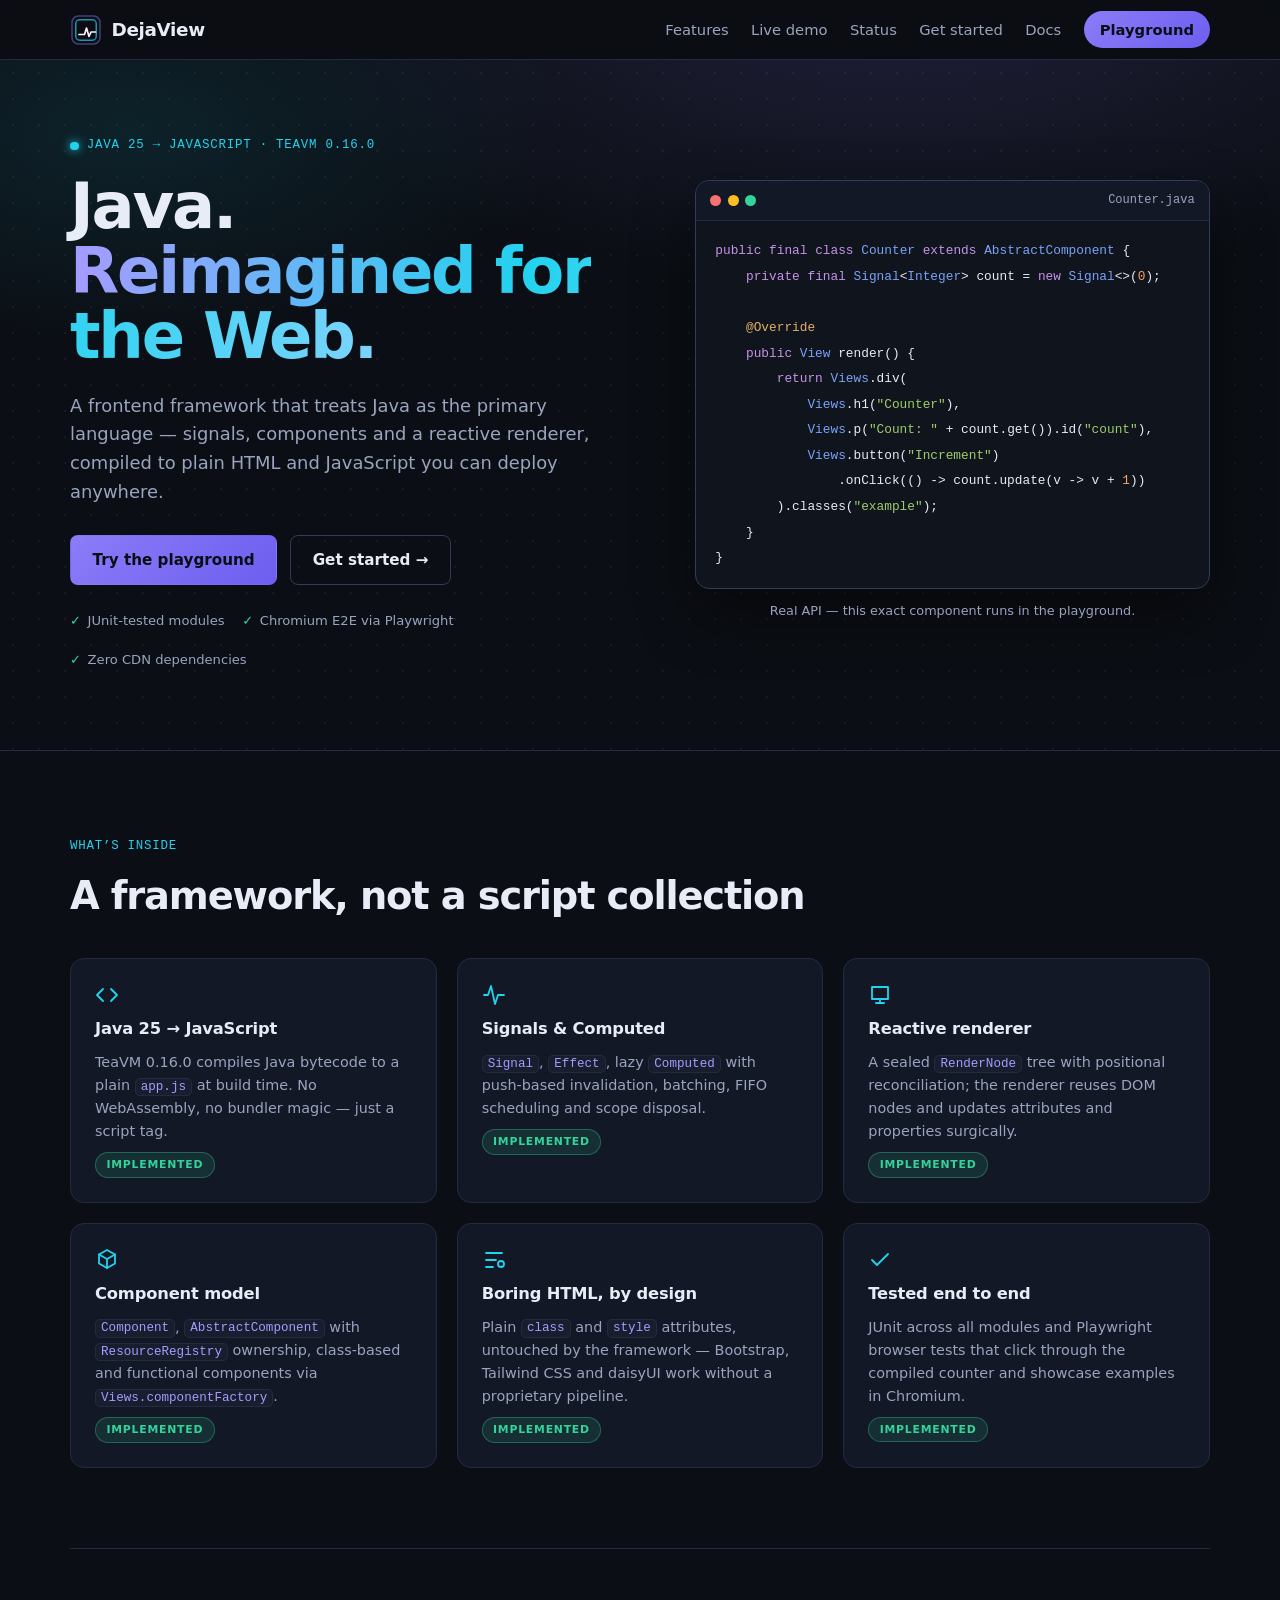
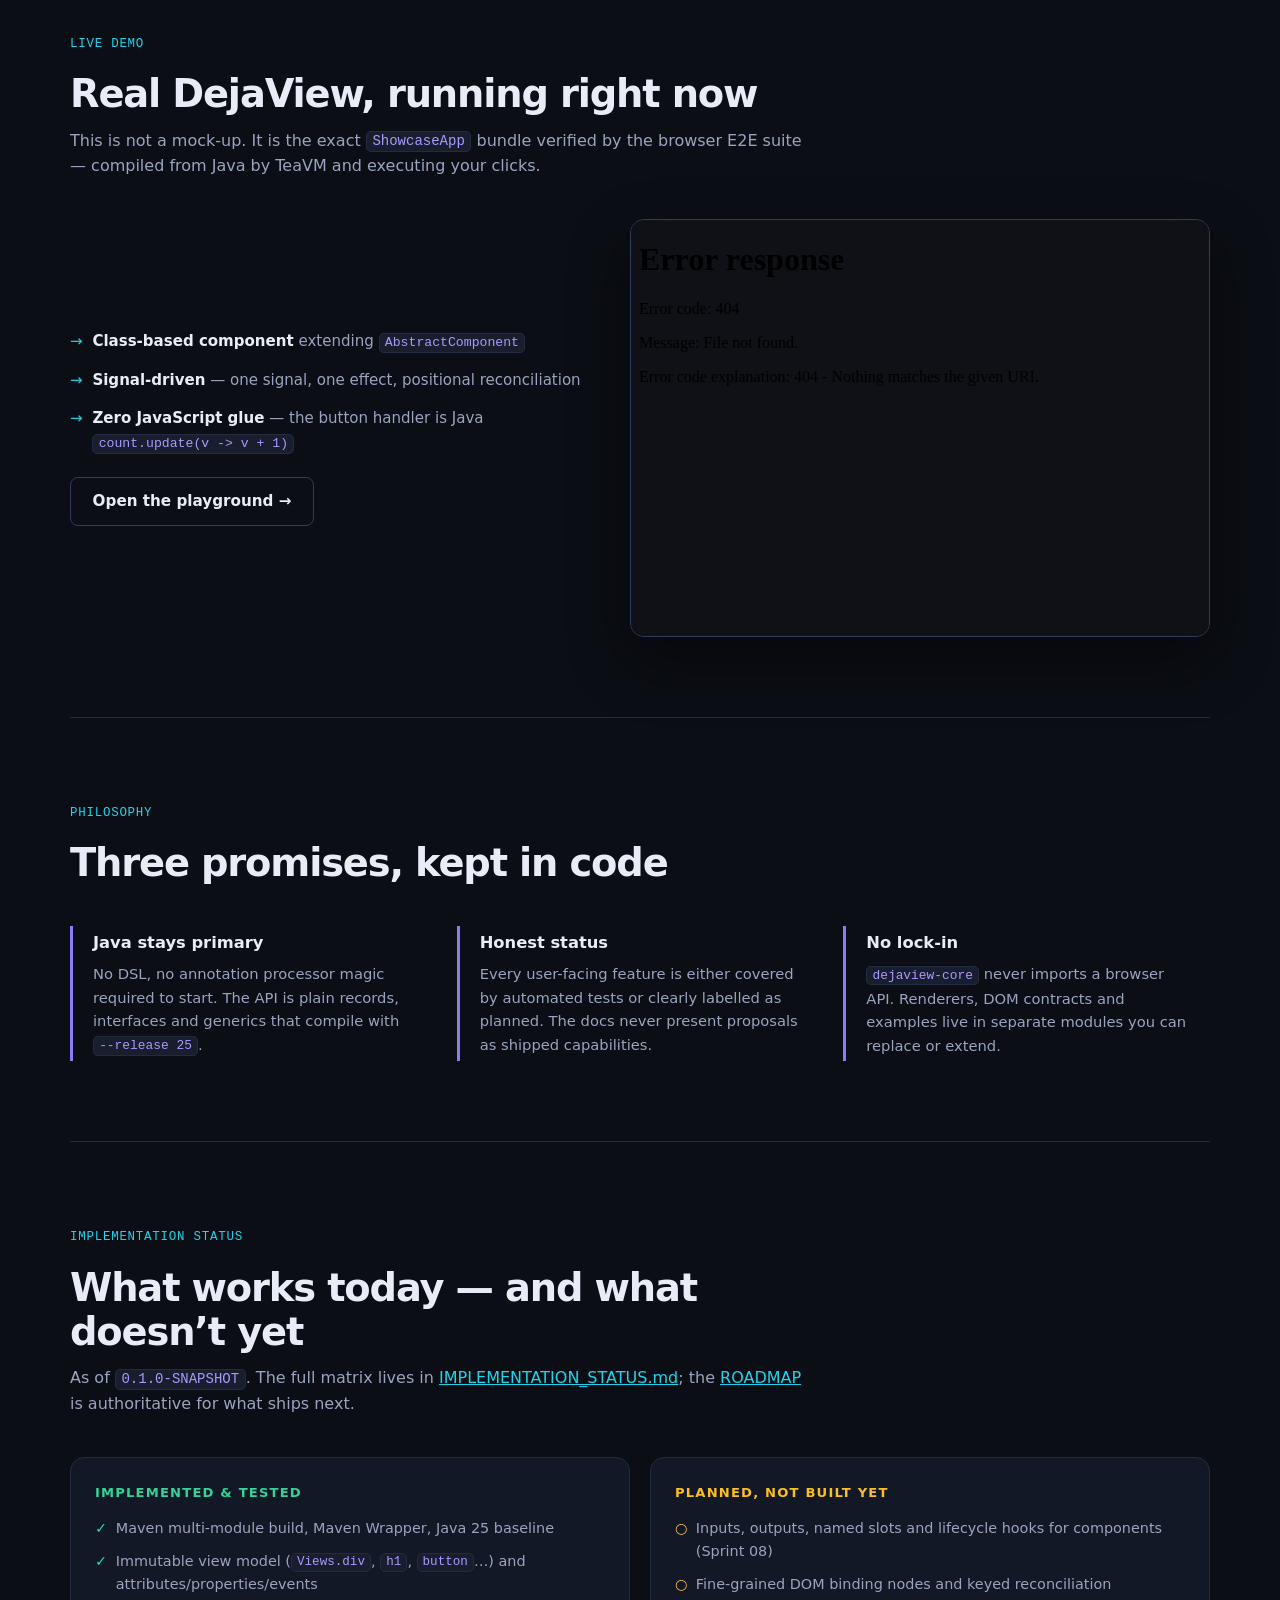
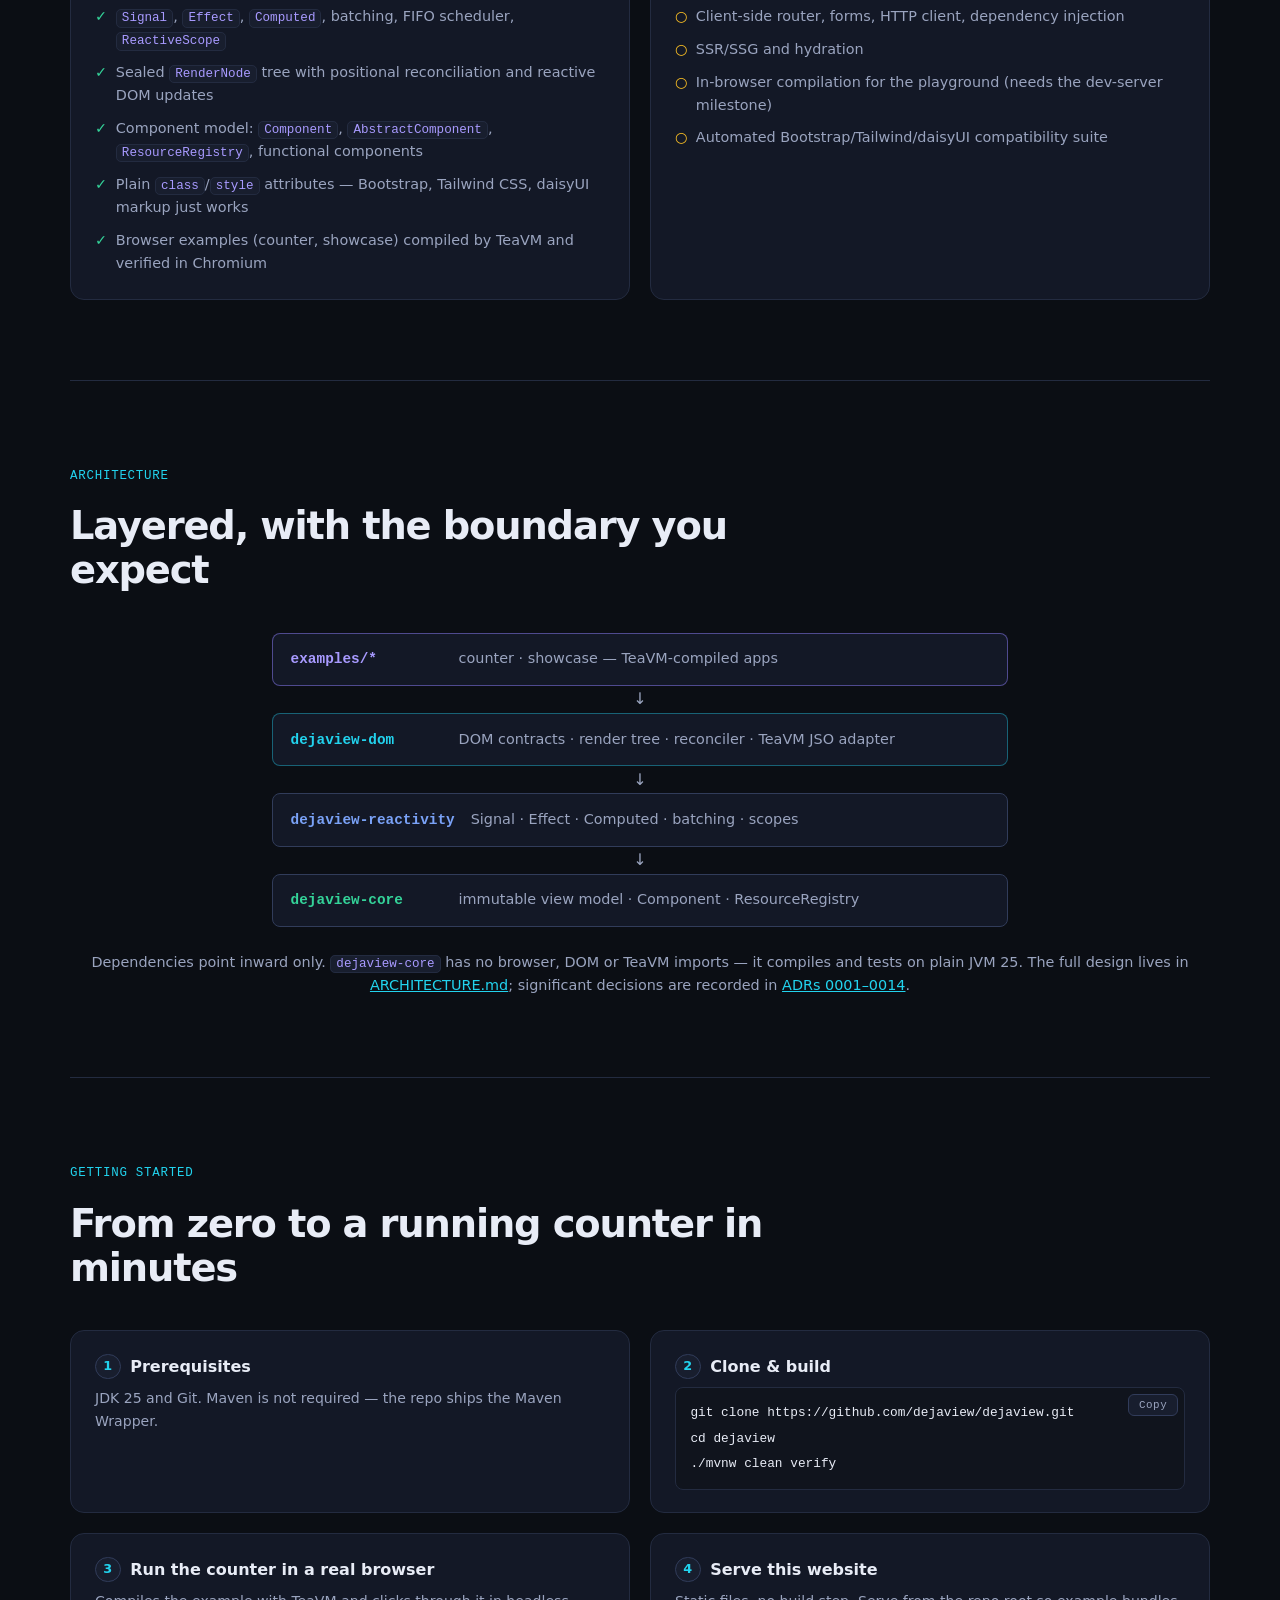
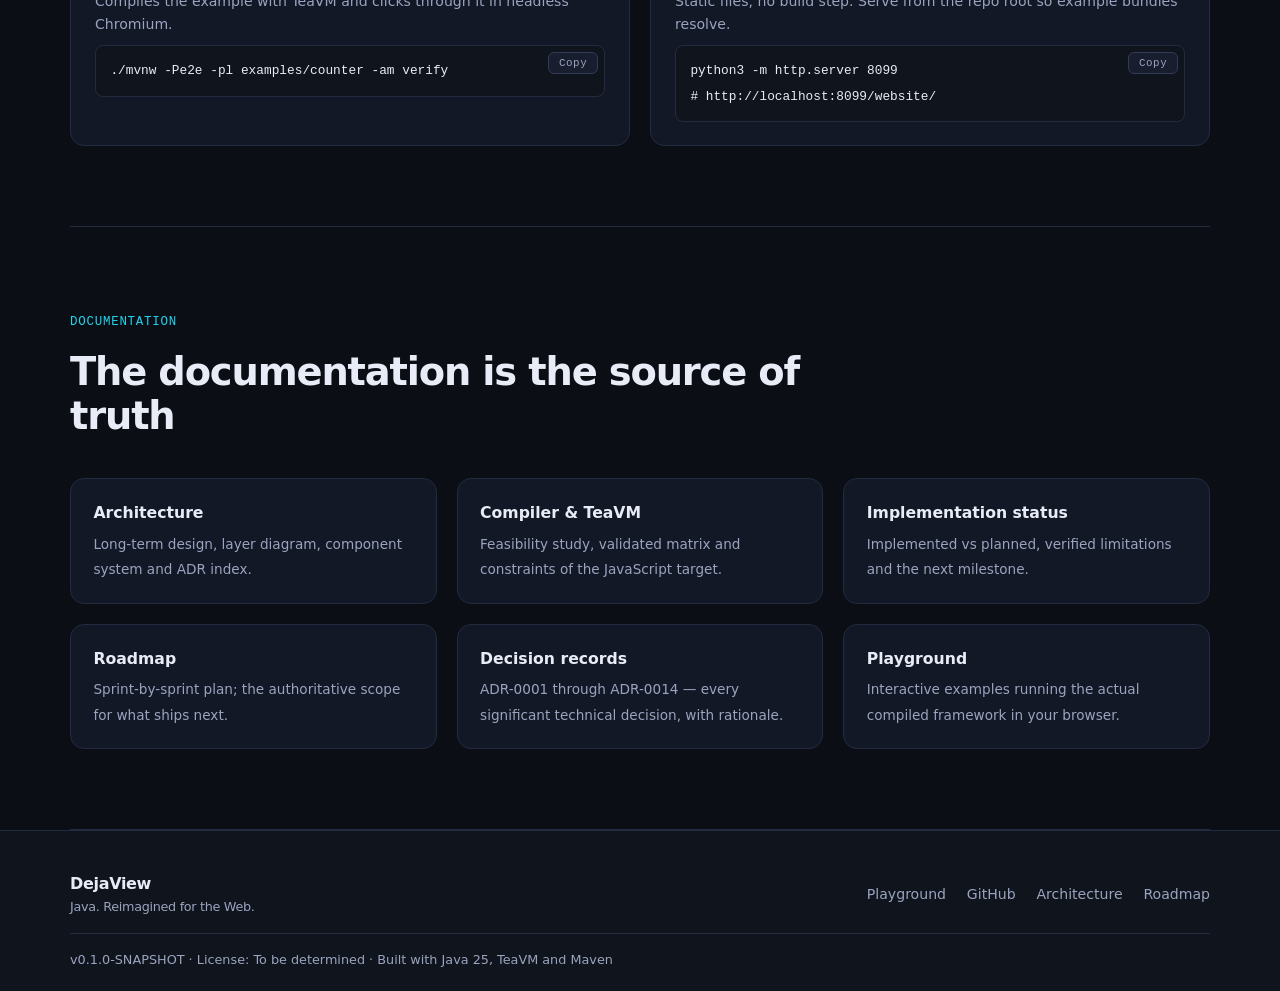
==== commit 896ab3e0: "feat: embed live counter demo on the landing page and fix mobile overflow - Add a Live demo section " ====
--- a/website/index.html
+++ b/website/index.html
@@ -23,6 +23,7 @@
     </a>
     <nav class="site-nav" aria-label="Primary navigation">
         <a href="#features">Features</a>
+        <a href="#demo">Live demo</a>
         <a href="#status">Status</a>
         <a href="#getting-started">Get started</a>
         <a href="#docs">Docs</a>
@@ -117,6 +118,28 @@
                 <p>JUnit across all modules and Playwright browser tests that click through the compiled counter and showcase examples in Chromium.</p>
                 <span class="pill pill-ok">Implemented</span>
             </article>
+        </div>
+    </section>
+
+    <!-- Live demo -->
+    <section id="demo" class="section container" aria-labelledby="demo-title">
+        <div class="section-head">
+            <p class="eyebrow">Live demo</p>
+            <h2 id="demo-title">Real DejaView, running right now</h2>
+            <p class="section-sub">This is not a mock-up. It is the exact <code>ShowcaseApp</code> bundle verified by the browser E2E suite — compiled from Java by TeaVM and executing your clicks.</p>
+        </div>
+        <div class="demo-grid">
+            <div class="demo-copy">
+                <ul class="demo-facts">
+                    <li><strong>Class-based component</strong> extending <code>AbstractComponent</code></li>
+                    <li><strong>Signal-driven</strong> — one signal, one effect, positional reconciliation</li>
+                    <li><strong>Zero JavaScript glue</strong> — the button handler is Java <code>count.update(v -&gt; v + 1)</code></li>
+                </ul>
+                <p><a class="btn btn-ghost" href="/website/playground/">Open the playground &rarr;</a></p>
+            </div>
+            <div class="demo-frame">
+                <iframe src="/examples/showcase/target/webapp/index.html?example=counter" title="Live DejaView counter example" loading="lazy"></iframe>
+            </div>
         </div>
     </section>
 
--- a/website/css/styles.css
+++ b/website/css/styles.css
@@ -292,15 +292,15 @@
 /* ---------- Responsive ---------- */
 @media (max-width: 1020px) {
     .card-grid, .docs-grid { grid-template-columns: repeat(2, minmax(0, 1fr)); }
-    .hero-inner { grid-template-columns: 1fr; gap: 2.5rem; padding: 3rem 0 3.5rem; }
-    .promise-grid { grid-template-columns: 1fr; gap: 1.5rem; }
-    .status-cols { grid-template-columns: 1fr; }
-    .gs-steps { grid-template-columns: 1fr; }
+    .hero-inner { grid-template-columns: minmax(0, 1fr); gap: 2.5rem; padding: 3rem 0 3.5rem; }
+    .promise-grid { grid-template-columns: minmax(0, 1fr); gap: 1.5rem; }
+    .status-cols { grid-template-columns: minmax(0, 1fr); }
+    .gs-steps { grid-template-columns: minmax(0, 1fr); }
 }
 
 @media (max-width: 640px) {
     .site-nav a:not(.nav-cta) { display: none; }
-    .card-grid, .docs-grid { grid-template-columns: 1fr; }
+    .card-grid, .docs-grid { grid-template-columns: minmax(0, 1fr); }
     .arch-layer { flex-direction: column; gap: 0.2rem; }
     .arch-label { min-width: 0; }
 }
@@ -309,3 +309,21 @@
     html { scroll-behavior: auto; }
     *, *::before, *::after { transition: none !important; animation: none !important; }
 }
+
+/* Grid items must be allowed to shrink below content width */
+.hero-copy, .hero-code, .gs-step, .doc-card, .card, .promise, .status-col, .arch-layer { min-width: 0; }
+.code-window pre { max-width: 100%; }
+.copy-block pre code { white-space: pre; }
+
+/* Live demo section */
+.demo-grid { display: grid; grid-template-columns: minmax(0, 1fr) minmax(0, 1.1fr); gap: 2rem; align-items: center; }
+.demo-facts { list-style: none; display: grid; gap: 0.9rem; margin-bottom: 1.4rem; }
+.demo-facts li { position: relative; padding-left: 1.4rem; color: var(--text-dim); font-size: 0.94rem; }
+.demo-facts li::before { content: "→"; position: absolute; left: 0; color: var(--accent-cyan); }
+.demo-facts strong { color: var(--text); }
+.demo-frame { border: 1px solid var(--border-strong); border-radius: var(--radius); overflow: hidden; box-shadow: var(--shadow); background: #0f1117; }
+.demo-frame iframe { display: block; width: 100%; height: 26rem; border: 0; background: #0f1117; }
+
+@media (max-width: 1020px) {
+    .demo-grid { grid-template-columns: minmax(0, 1fr); }
+}
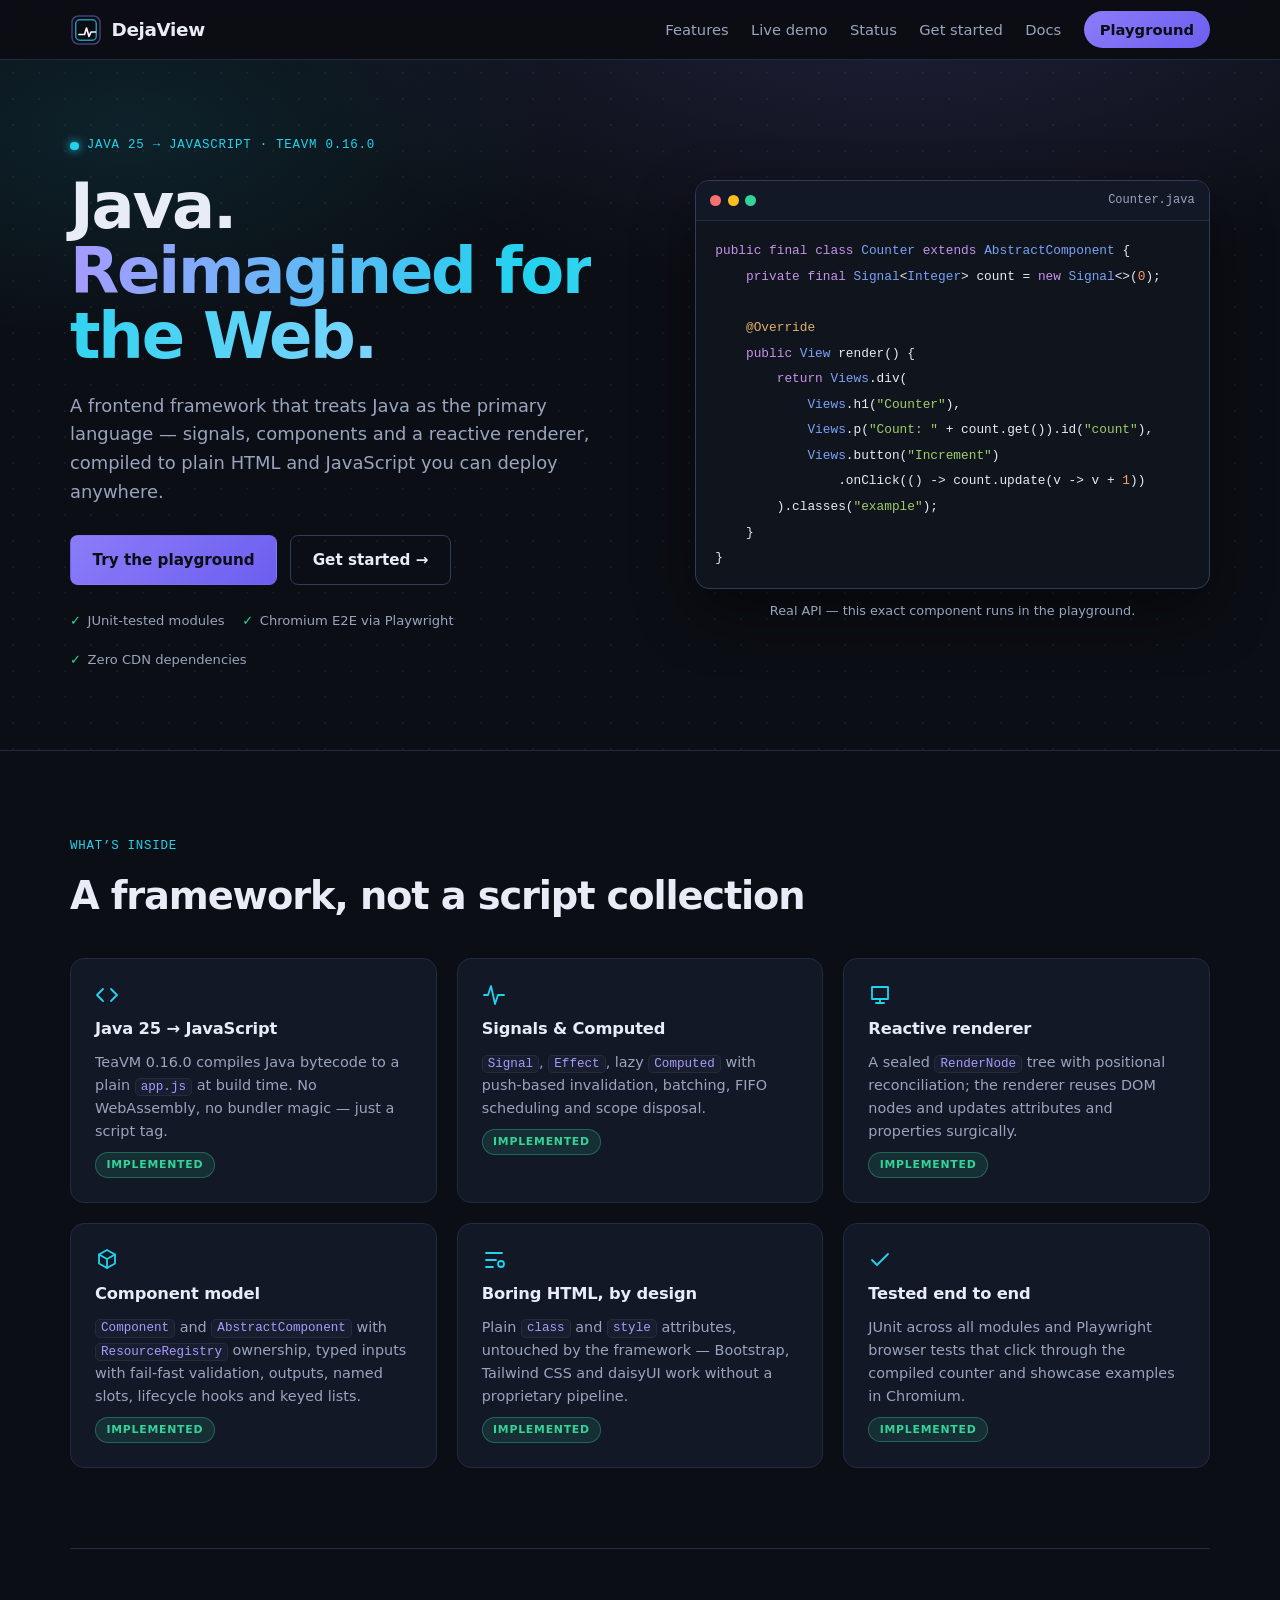
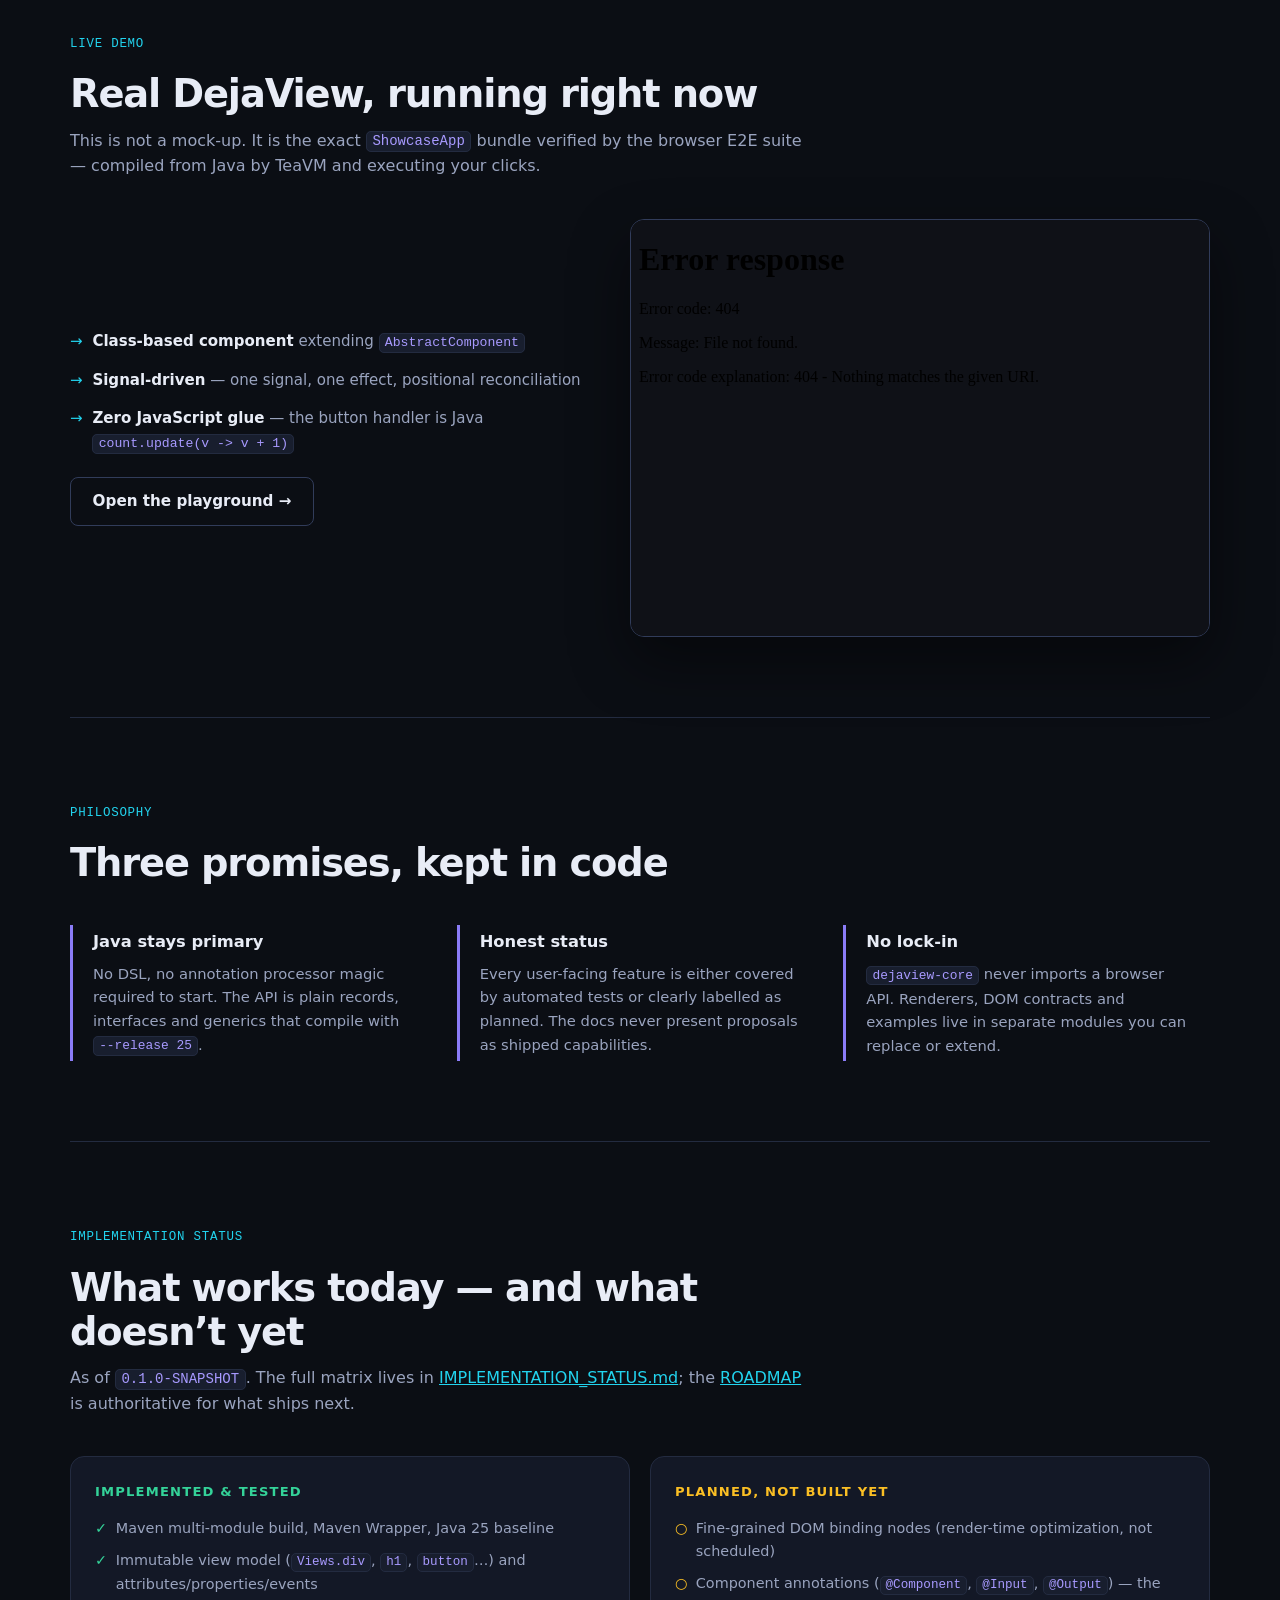
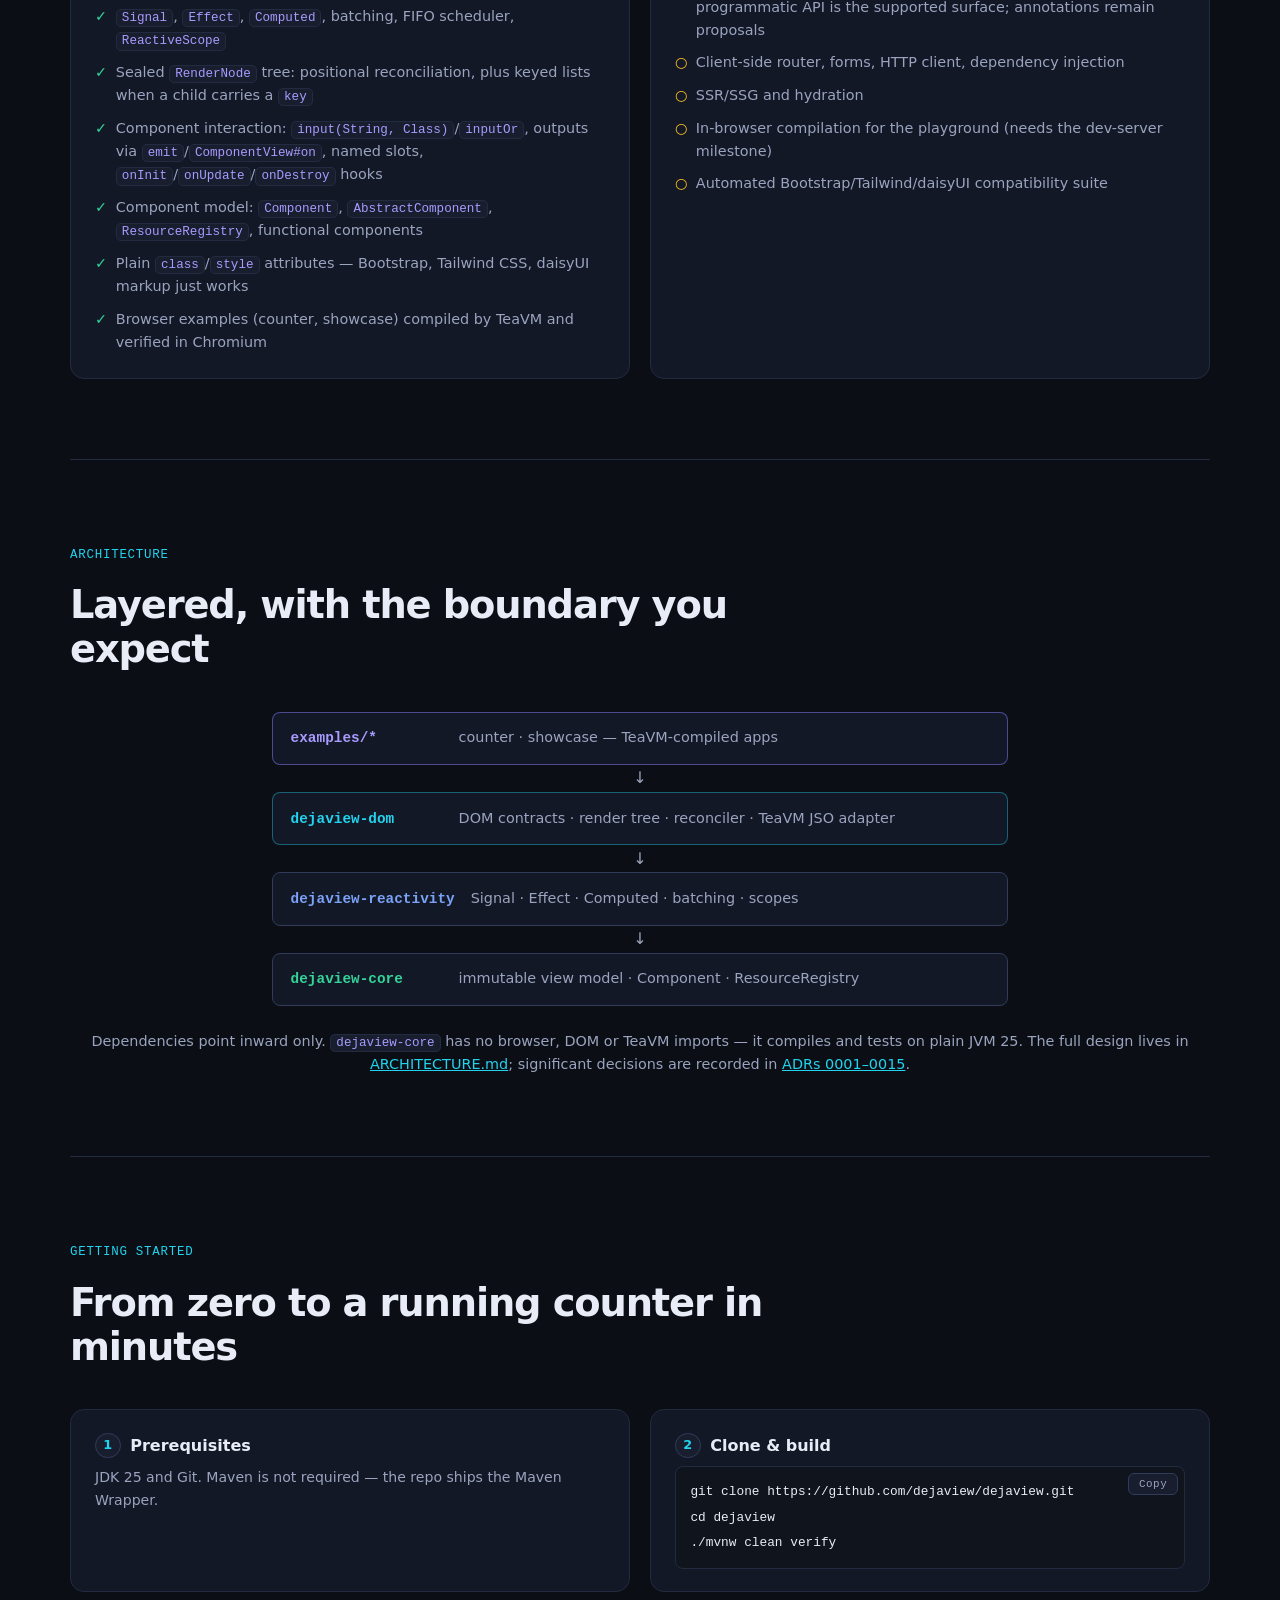
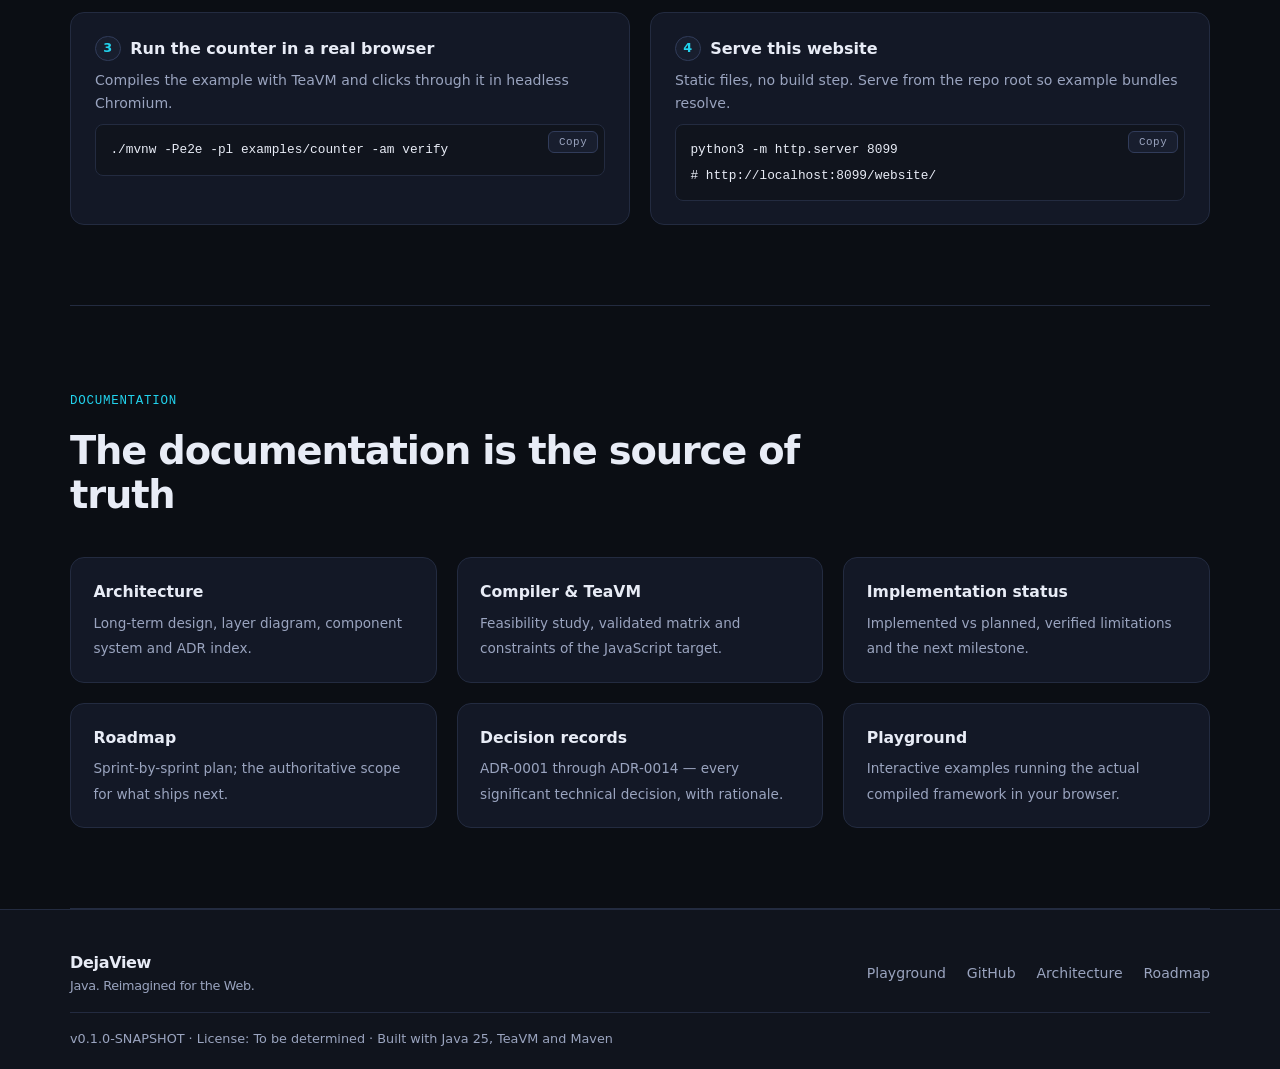
==== commit 7ffedc43: "feat: publish usercard and keyed list in the playground - playground: replace the conceptual todo sk" ====
--- a/website/index.html
+++ b/website/index.html
@@ -103,7 +103,7 @@
             <article class="card">
                 <div class="card-icon" aria-hidden="true"><svg viewBox="0 0 24 24" fill="none" stroke="currentColor" stroke-width="1.8" stroke-linecap="round" stroke-linejoin="round"><path d="M12 2l8 4.5v9L12 20l-8-4.5v-9L12 2z"/><path d="M12 11l8-4.5M12 11v9M12 11L4 6.5"/></svg></div>
                 <h3>Component model</h3>
-                <p><code>Component</code>, <code>AbstractComponent</code> with <code>ResourceRegistry</code> ownership, class-based and functional components via <code>Views.componentFactory</code>.</p>
+                <p><code>Component</code> and <code>AbstractComponent</code> with <code>ResourceRegistry</code> ownership, typed inputs with fail-fast validation, outputs, named slots, lifecycle hooks and keyed lists.</p>
                 <span class="pill pill-ok">Implemented</span>
             </article>
             <article class="card">
@@ -179,7 +179,8 @@
                     <li>Maven multi-module build, Maven Wrapper, Java 25 baseline</li>
                     <li>Immutable view model (<code>Views.div</code>, <code>h1</code>, <code>button</code>…) and attributes/properties/events</li>
                     <li><code>Signal</code>, <code>Effect</code>, <code>Computed</code>, batching, FIFO scheduler, <code>ReactiveScope</code></li>
-                    <li>Sealed <code>RenderNode</code> tree with positional reconciliation and reactive DOM updates</li>
+                    <li>Sealed <code>RenderNode</code> tree: positional reconciliation, plus keyed lists when a child carries a <code>key</code></li>
+                    <li>Component interaction: <code>input(String, Class)</code>/<code>inputOr</code>, outputs via <code>emit</code>/<code>ComponentView#on</code>, named slots, <code>onInit</code>/<code>onUpdate</code>/<code>onDestroy</code> hooks</li>
                     <li>Component model: <code>Component</code>, <code>AbstractComponent</code>, <code>ResourceRegistry</code>, functional components</li>
                     <li>Plain <code>class</code>/<code>style</code> attributes — Bootstrap, Tailwind CSS, daisyUI markup just works</li>
                     <li>Browser examples (counter, showcase) compiled by TeaVM and verified in Chromium</li>
@@ -188,8 +189,8 @@
             <div class="status-col status-col-planned">
                 <h3>Planned, not built yet</h3>
                 <ul>
-                    <li>Inputs, outputs, named slots and lifecycle hooks for components (Sprint 08)</li>
-                    <li>Fine-grained DOM binding nodes and keyed reconciliation</li>
+                    <li>Fine-grained DOM binding nodes (render-time optimization, not scheduled)</li>
+                    <li>Component annotations (<code>@Component</code>, <code>@Input</code>, <code>@Output</code>) — the programmatic API is the supported surface; annotations remain proposals</li>
                     <li>Client-side router, forms, HTTP client, dependency injection</li>
                     <li>SSR/SSG and hydration</li>
                     <li>In-browser compilation for the playground (needs the dev-server milestone)</li>
@@ -214,7 +215,7 @@
             <div class="arch-arrow" aria-hidden="true">&#8595;</div>
             <div class="arch-layer arch-core"><span class="arch-label">dejaview-core</span>immutable view model &middot; Component &middot; ResourceRegistry</div>
         </div>
-        <p class="arch-note">Dependencies point inward only. <code>dejaview-core</code> has no browser, DOM or TeaVM imports — it compiles and tests on plain JVM 25. The full design lives in <a href="/docs/ARCHITECTURE.md">ARCHITECTURE.md</a>; significant decisions are recorded in <a href="/docs/ADR/README.md">ADRs 0001–0014</a>.</p>
+        <p class="arch-note">Dependencies point inward only. <code>dejaview-core</code> has no browser, DOM or TeaVM imports — it compiles and tests on plain JVM 25. The full design lives in <a href="/docs/ARCHITECTURE.md">ARCHITECTURE.md</a>; significant decisions are recorded in <a href="/docs/ADR/README.md">ADRs 0001–0015</a>.</p>
     </section>
 
     <!-- Getting started -->
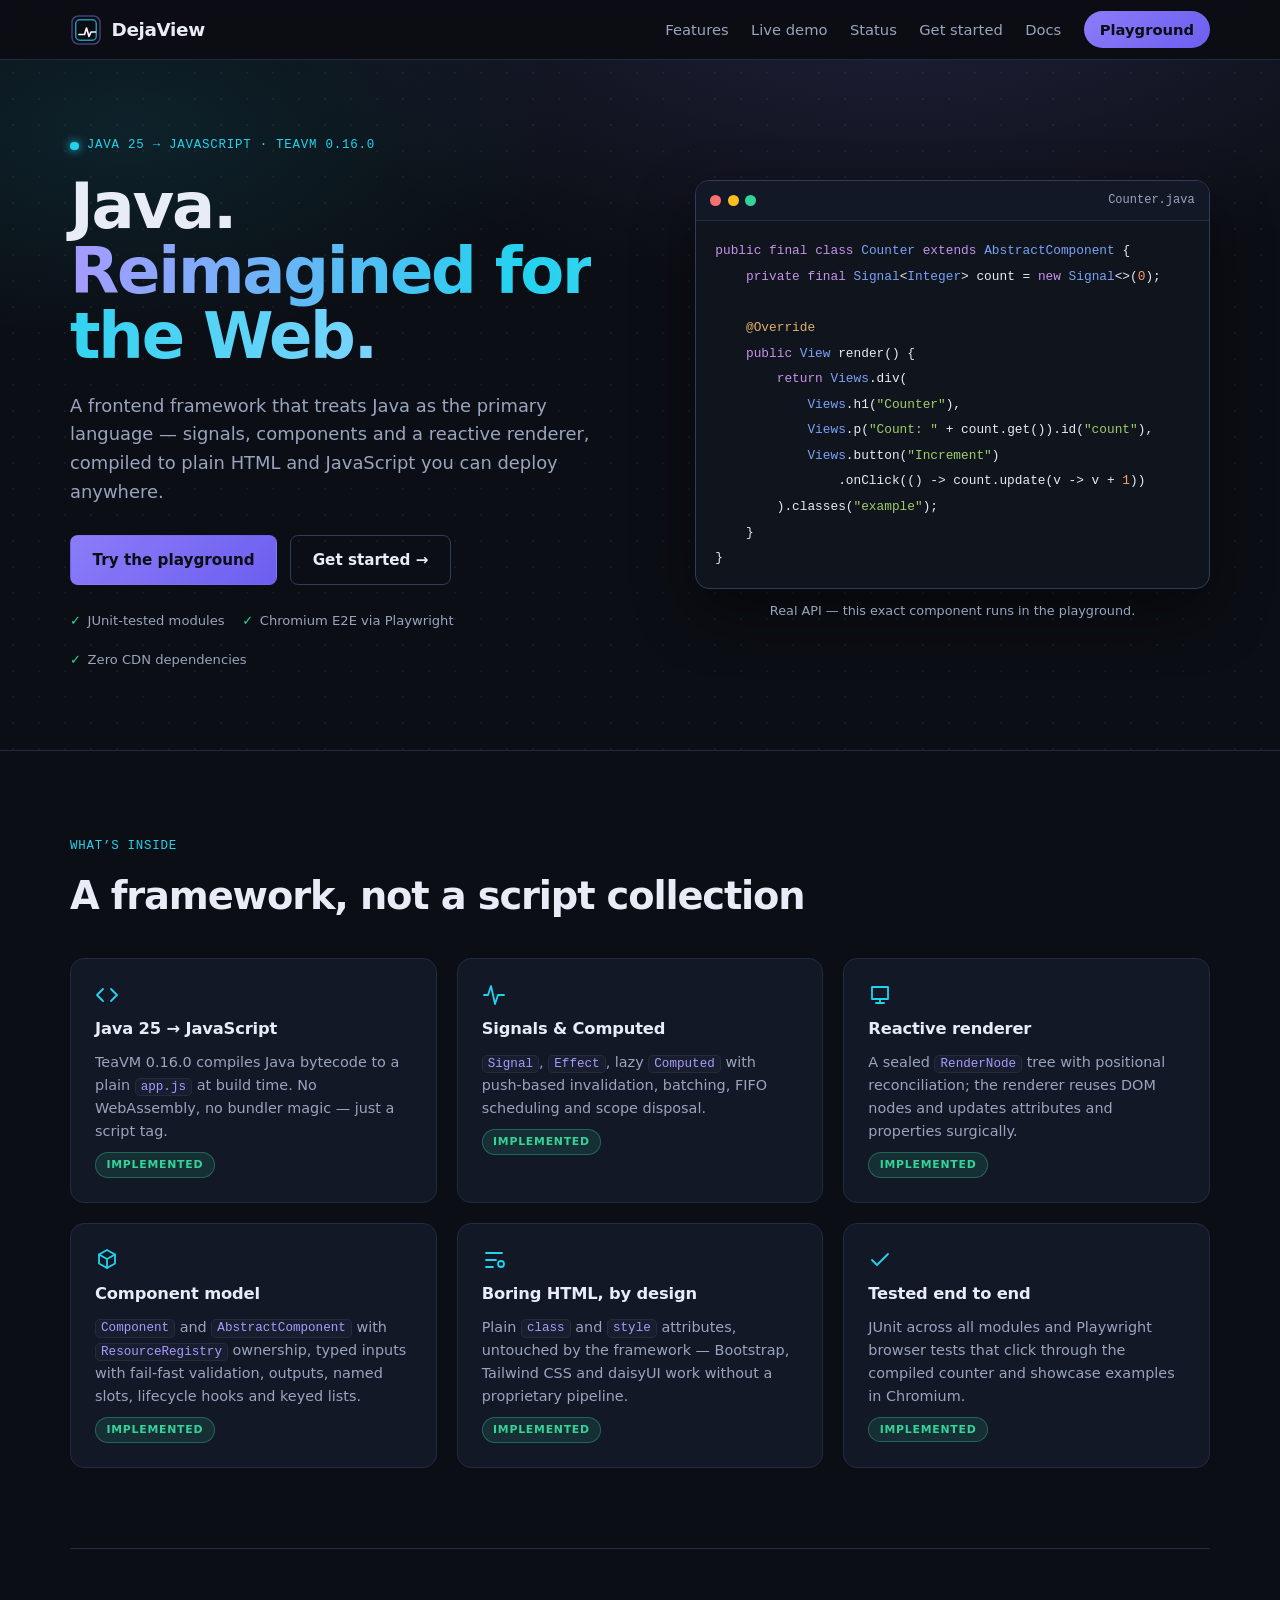
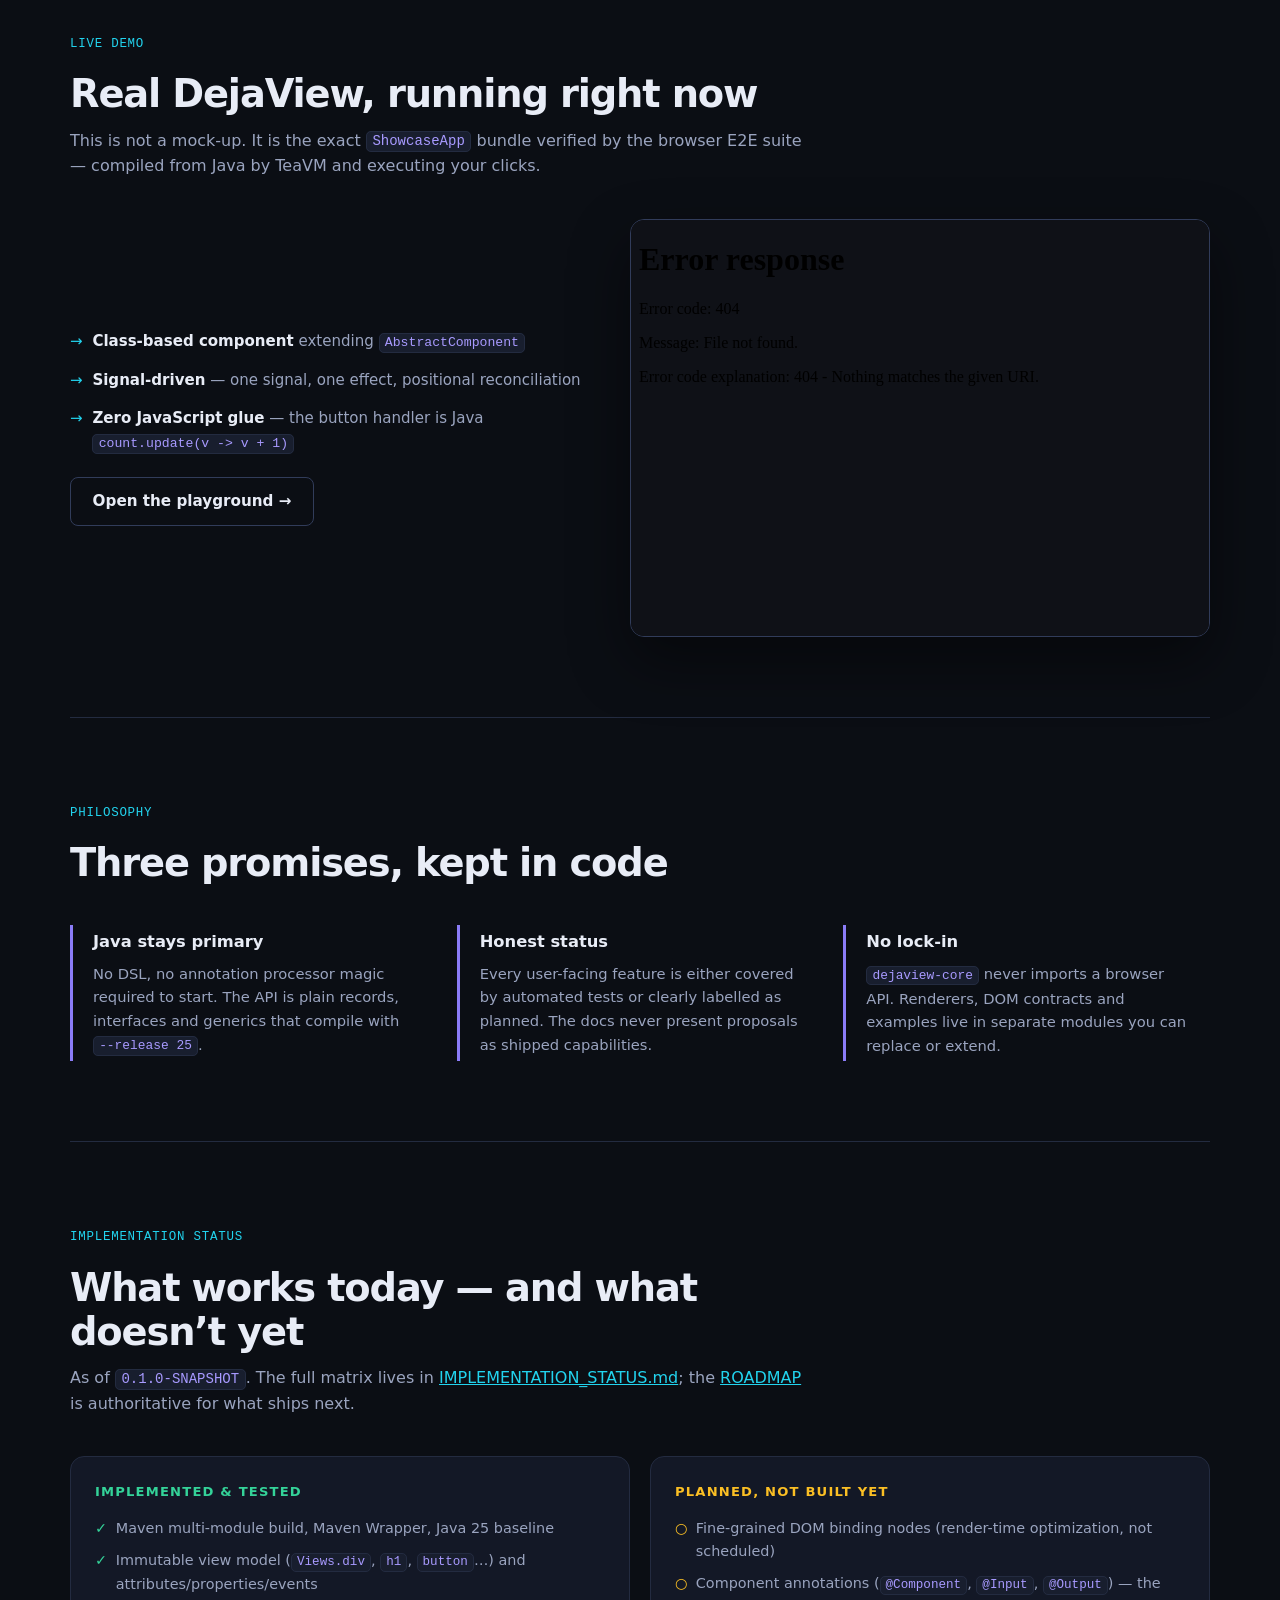
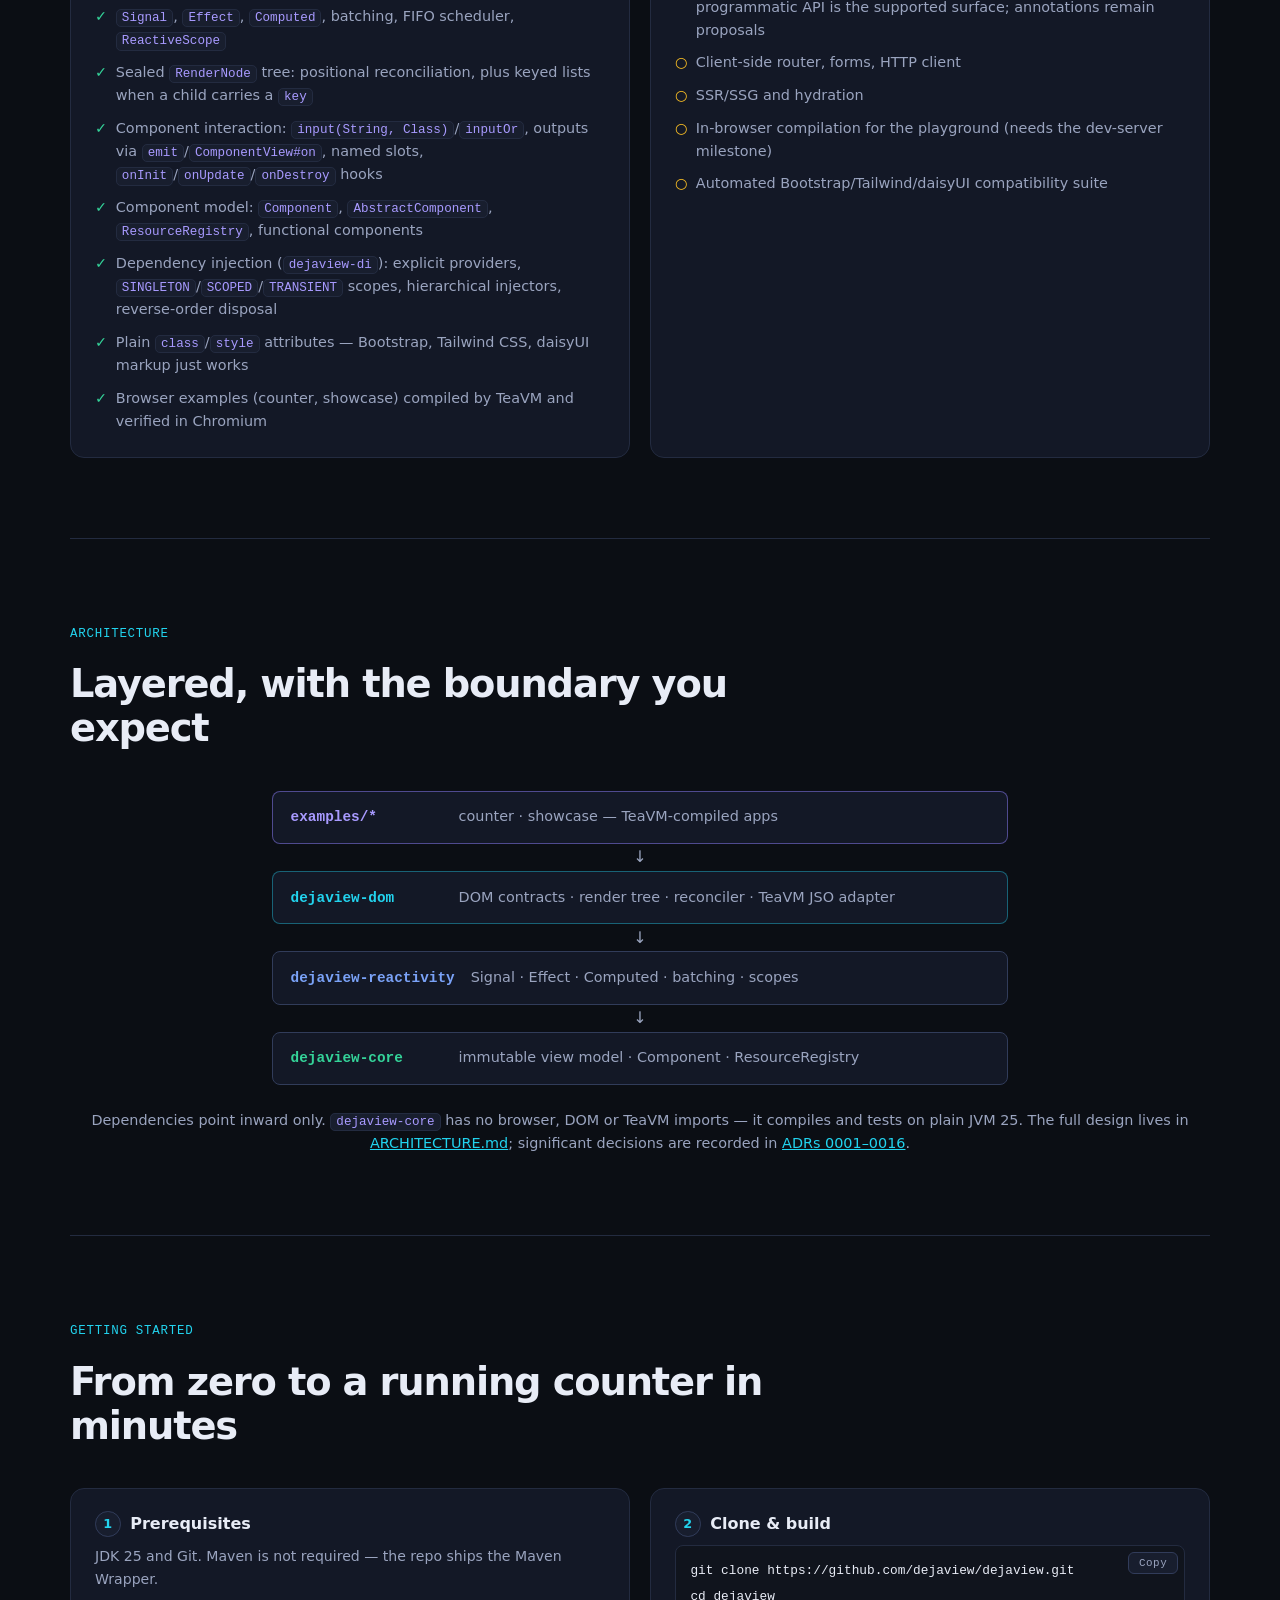
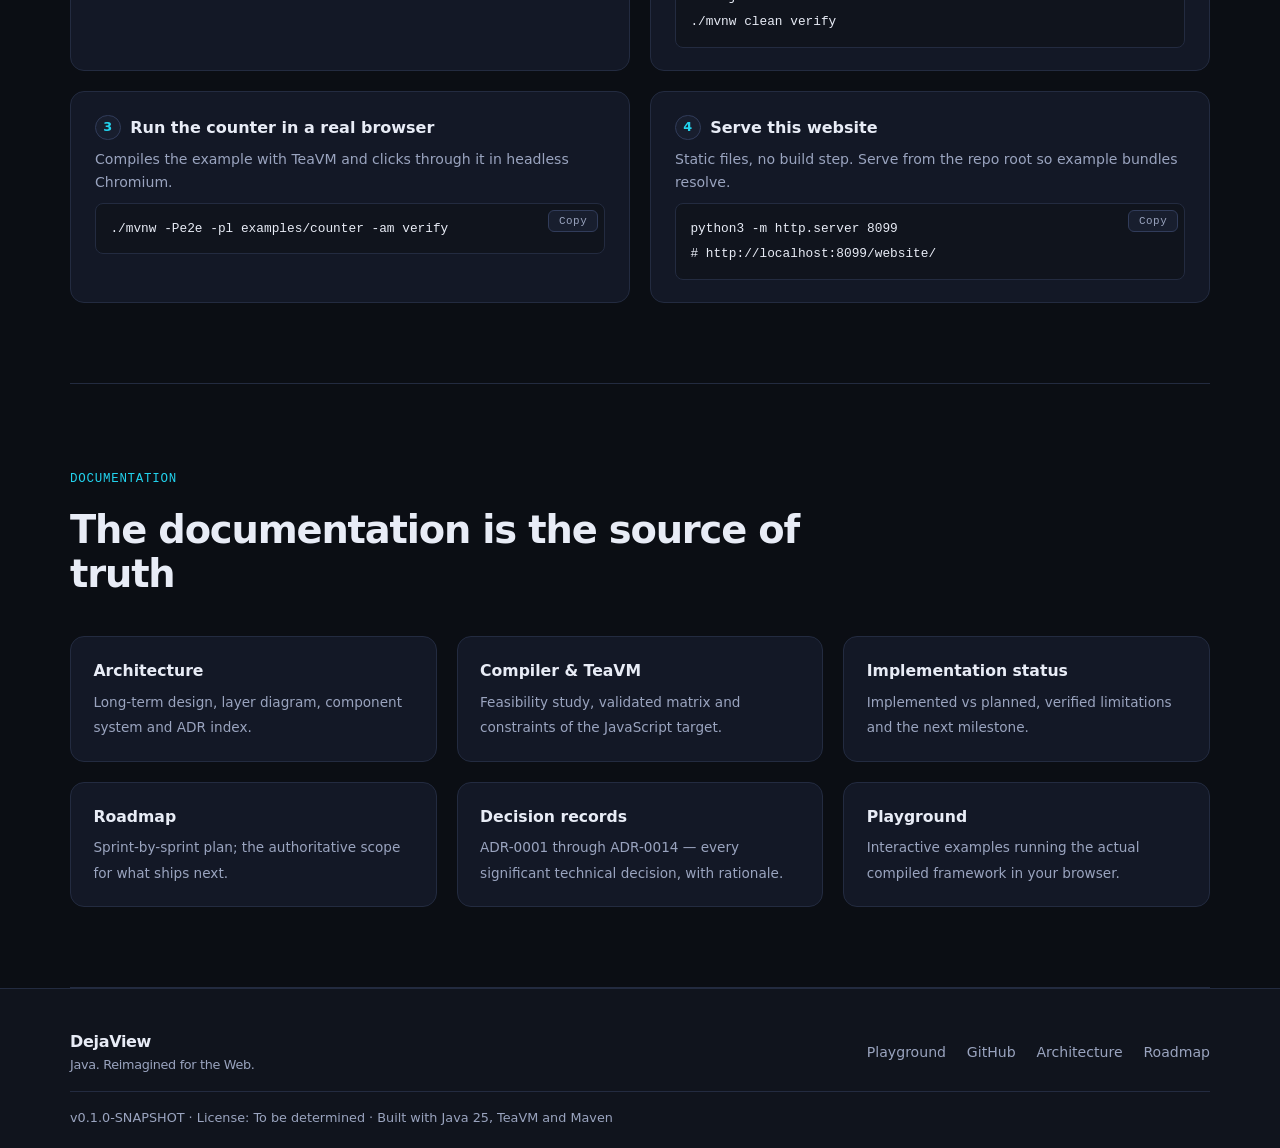
==== commit ffa0d401: "docs: record sprint 09 delivery and the DI model - new ADR-0016: explicit Provider<T> factories vs r" ====
--- a/website/index.html
+++ b/website/index.html
@@ -182,6 +182,7 @@
                     <li>Sealed <code>RenderNode</code> tree: positional reconciliation, plus keyed lists when a child carries a <code>key</code></li>
                     <li>Component interaction: <code>input(String, Class)</code>/<code>inputOr</code>, outputs via <code>emit</code>/<code>ComponentView#on</code>, named slots, <code>onInit</code>/<code>onUpdate</code>/<code>onDestroy</code> hooks</li>
                     <li>Component model: <code>Component</code>, <code>AbstractComponent</code>, <code>ResourceRegistry</code>, functional components</li>
+                    <li>Dependency injection (<code>dejaview-di</code>): explicit providers, <code>SINGLETON</code>/<code>SCOPED</code>/<code>TRANSIENT</code> scopes, hierarchical injectors, reverse-order disposal</li>
                     <li>Plain <code>class</code>/<code>style</code> attributes — Bootstrap, Tailwind CSS, daisyUI markup just works</li>
                     <li>Browser examples (counter, showcase) compiled by TeaVM and verified in Chromium</li>
                 </ul>
@@ -191,7 +192,7 @@
                 <ul>
                     <li>Fine-grained DOM binding nodes (render-time optimization, not scheduled)</li>
                     <li>Component annotations (<code>@Component</code>, <code>@Input</code>, <code>@Output</code>) — the programmatic API is the supported surface; annotations remain proposals</li>
-                    <li>Client-side router, forms, HTTP client, dependency injection</li>
+                    <li>Client-side router, forms, HTTP client</li>
                     <li>SSR/SSG and hydration</li>
                     <li>In-browser compilation for the playground (needs the dev-server milestone)</li>
                     <li>Automated Bootstrap/Tailwind/daisyUI compatibility suite</li>
@@ -215,7 +216,7 @@
             <div class="arch-arrow" aria-hidden="true">&#8595;</div>
             <div class="arch-layer arch-core"><span class="arch-label">dejaview-core</span>immutable view model &middot; Component &middot; ResourceRegistry</div>
         </div>
-        <p class="arch-note">Dependencies point inward only. <code>dejaview-core</code> has no browser, DOM or TeaVM imports — it compiles and tests on plain JVM 25. The full design lives in <a href="/docs/ARCHITECTURE.md">ARCHITECTURE.md</a>; significant decisions are recorded in <a href="/docs/ADR/README.md">ADRs 0001–0015</a>.</p>
+        <p class="arch-note">Dependencies point inward only. <code>dejaview-core</code> has no browser, DOM or TeaVM imports — it compiles and tests on plain JVM 25. The full design lives in <a href="/docs/ARCHITECTURE.md">ARCHITECTURE.md</a>; significant decisions are recorded in <a href="/docs/ADR/README.md">ADRs 0001–0016</a>.</p>
     </section>
 
     <!-- Getting started -->
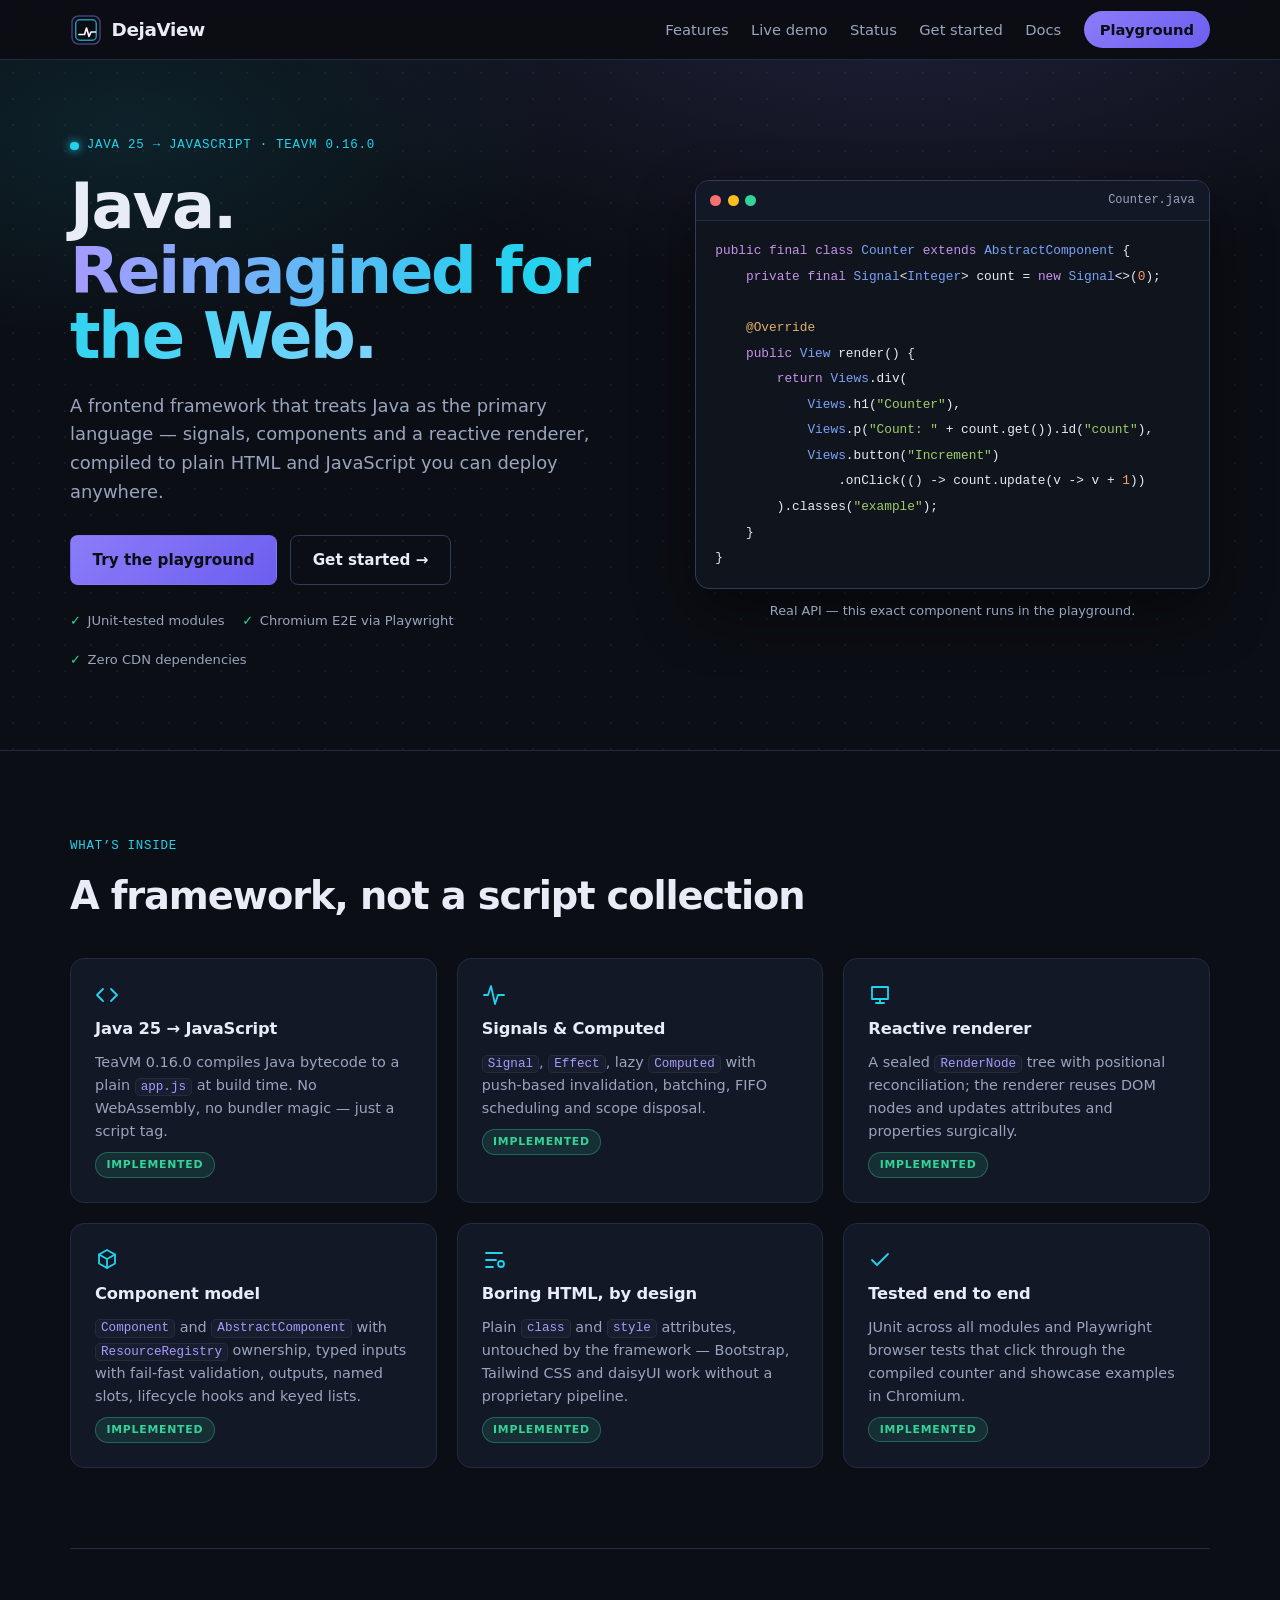
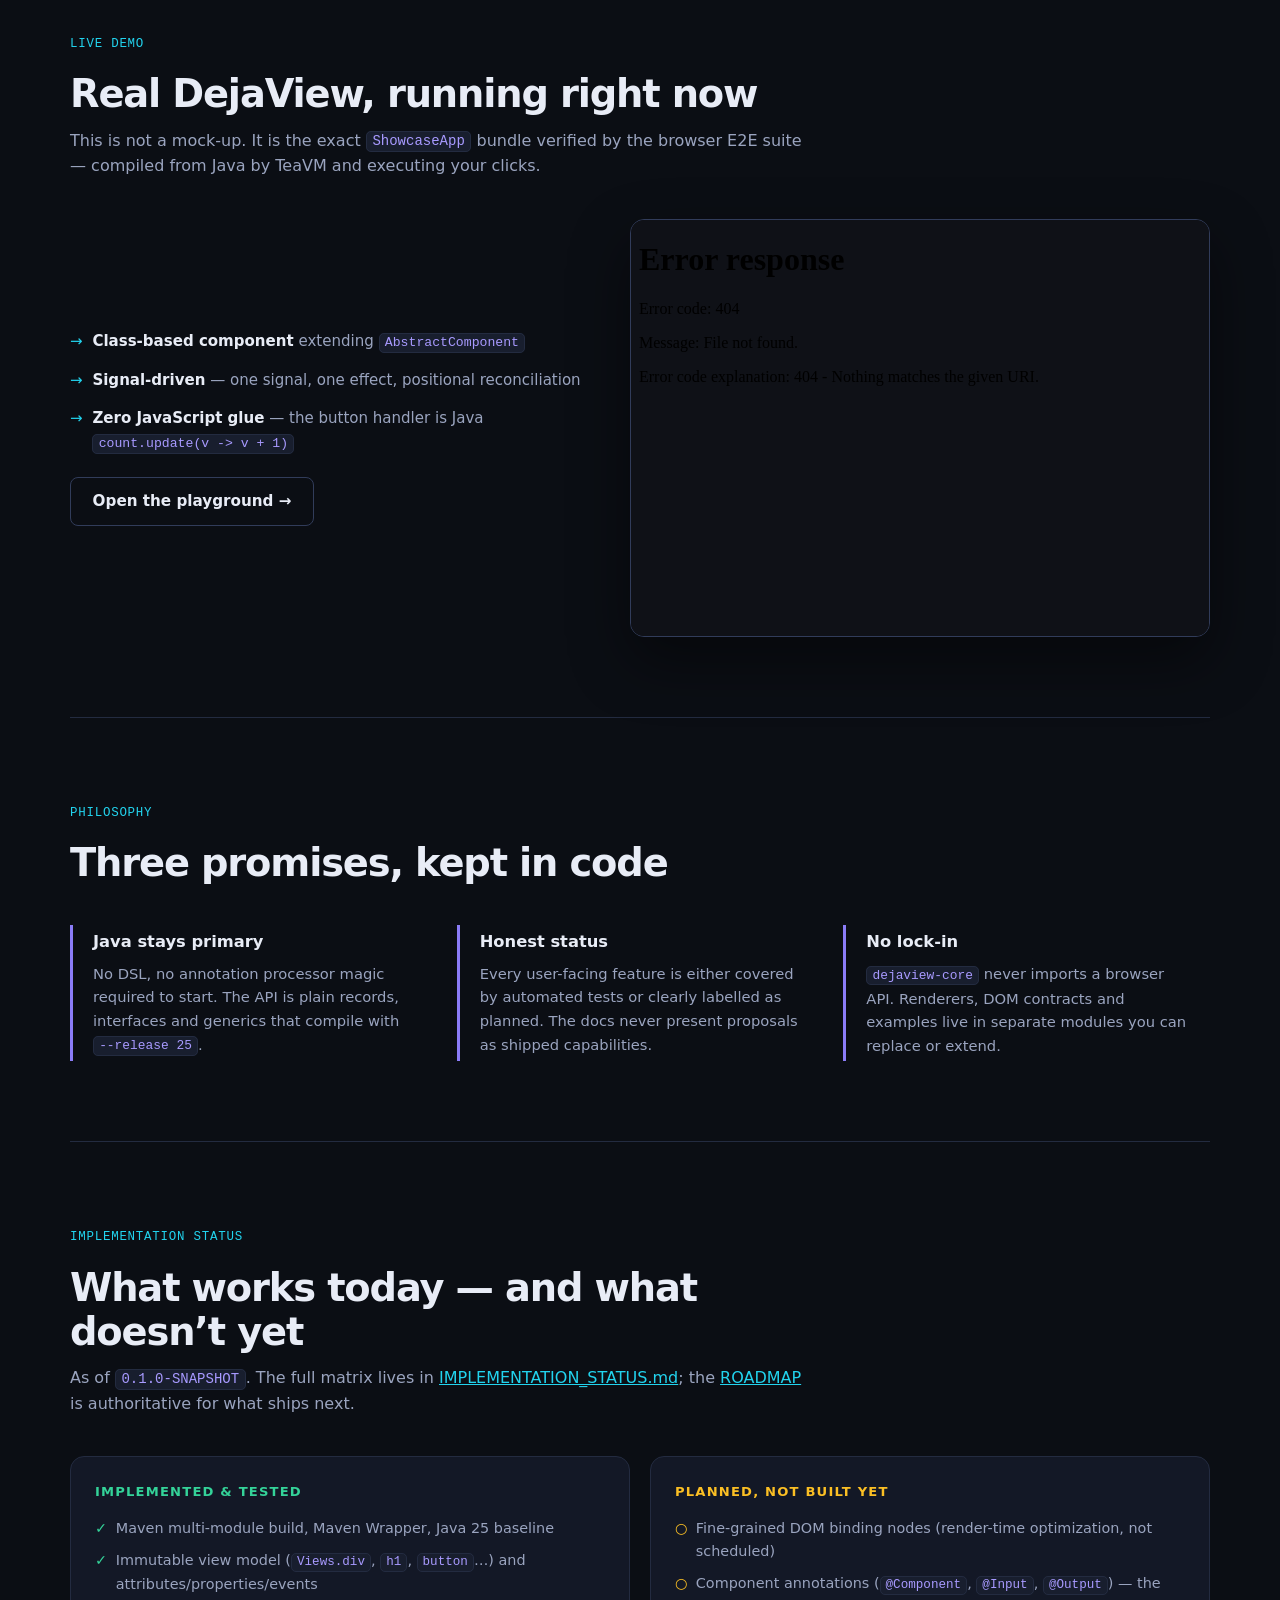
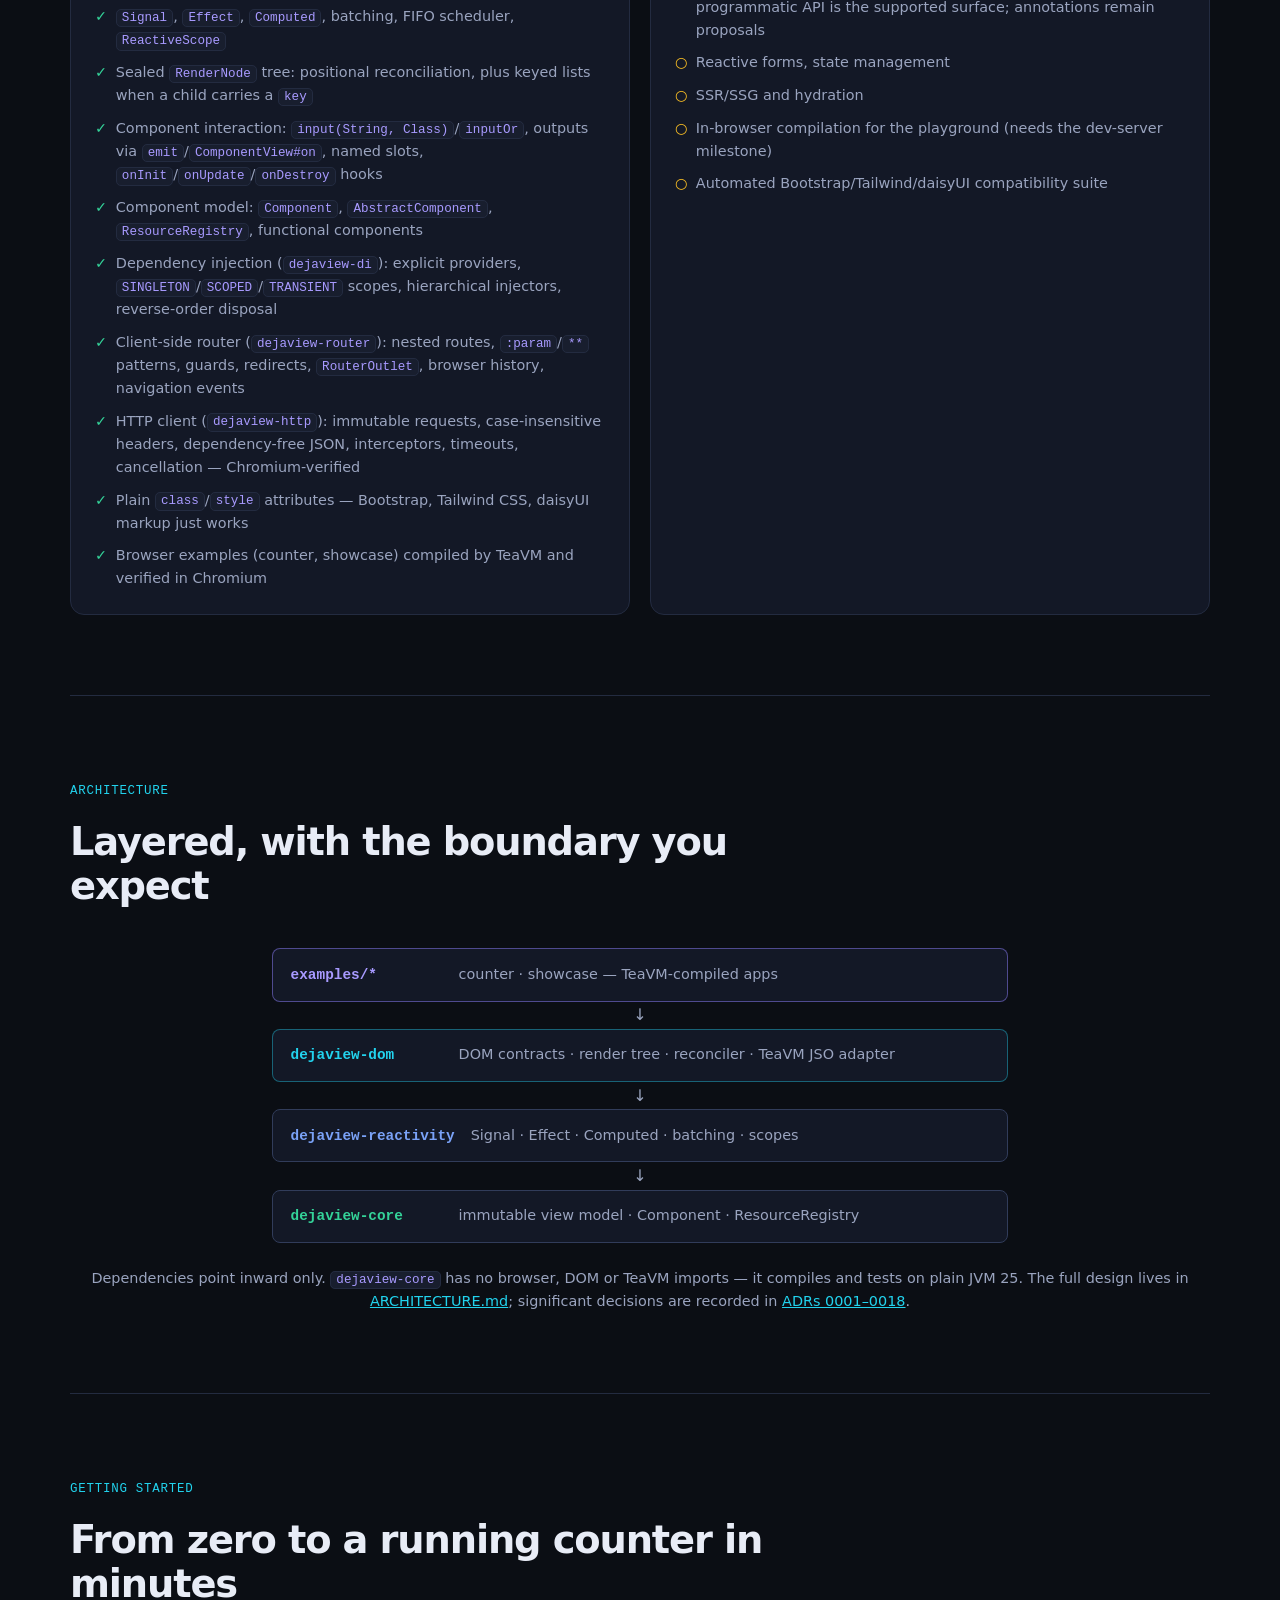
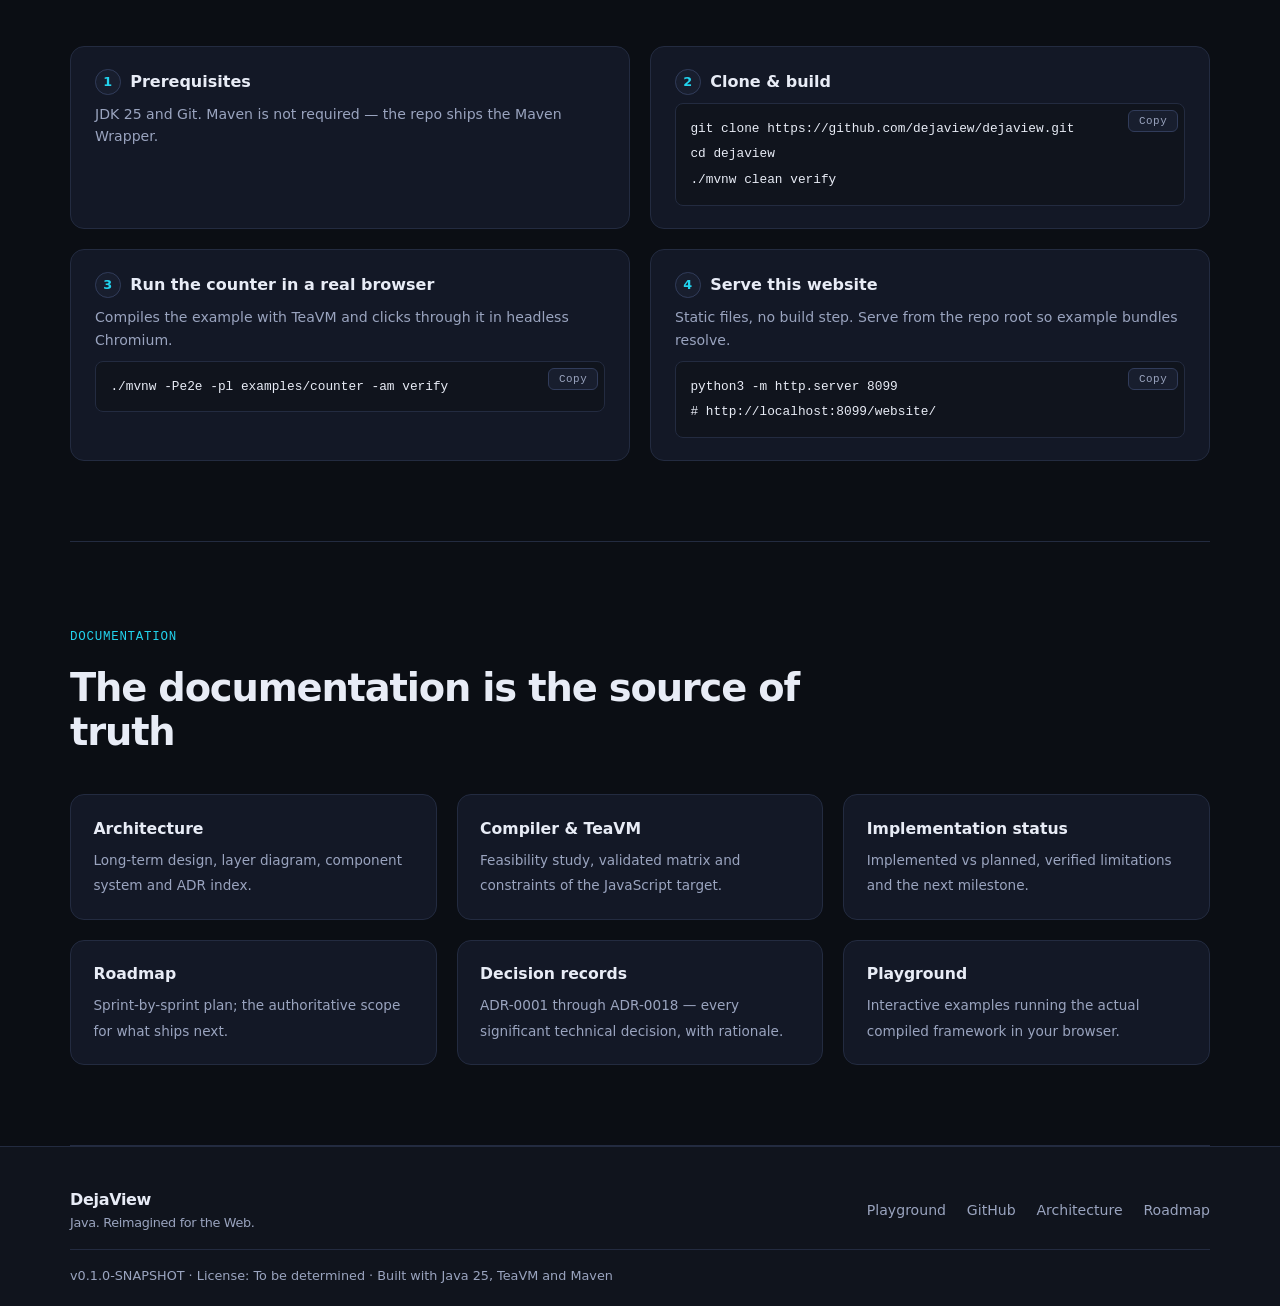
==== commit 56e12f08: "feat: publish http example in the playground" ====
--- a/website/index.html
+++ b/website/index.html
@@ -183,6 +183,8 @@
                     <li>Component interaction: <code>input(String, Class)</code>/<code>inputOr</code>, outputs via <code>emit</code>/<code>ComponentView#on</code>, named slots, <code>onInit</code>/<code>onUpdate</code>/<code>onDestroy</code> hooks</li>
                     <li>Component model: <code>Component</code>, <code>AbstractComponent</code>, <code>ResourceRegistry</code>, functional components</li>
                     <li>Dependency injection (<code>dejaview-di</code>): explicit providers, <code>SINGLETON</code>/<code>SCOPED</code>/<code>TRANSIENT</code> scopes, hierarchical injectors, reverse-order disposal</li>
+                    <li>Client-side router (<code>dejaview-router</code>): nested routes, <code>:param</code>/<code>**</code> patterns, guards, redirects, <code>RouterOutlet</code>, browser history, navigation events</li>
+                    <li>HTTP client (<code>dejaview-http</code>): immutable requests, case-insensitive headers, dependency-free JSON, interceptors, timeouts, cancellation — Chromium-verified</li>
                     <li>Plain <code>class</code>/<code>style</code> attributes — Bootstrap, Tailwind CSS, daisyUI markup just works</li>
                     <li>Browser examples (counter, showcase) compiled by TeaVM and verified in Chromium</li>
                 </ul>
@@ -192,7 +194,7 @@
                 <ul>
                     <li>Fine-grained DOM binding nodes (render-time optimization, not scheduled)</li>
                     <li>Component annotations (<code>@Component</code>, <code>@Input</code>, <code>@Output</code>) — the programmatic API is the supported surface; annotations remain proposals</li>
-                    <li>Client-side router, forms, HTTP client</li>
+                    <li>Reactive forms, state management</li>
                     <li>SSR/SSG and hydration</li>
                     <li>In-browser compilation for the playground (needs the dev-server milestone)</li>
                     <li>Automated Bootstrap/Tailwind/daisyUI compatibility suite</li>
@@ -216,7 +218,7 @@
             <div class="arch-arrow" aria-hidden="true">&#8595;</div>
             <div class="arch-layer arch-core"><span class="arch-label">dejaview-core</span>immutable view model &middot; Component &middot; ResourceRegistry</div>
         </div>
-        <p class="arch-note">Dependencies point inward only. <code>dejaview-core</code> has no browser, DOM or TeaVM imports — it compiles and tests on plain JVM 25. The full design lives in <a href="/docs/ARCHITECTURE.md">ARCHITECTURE.md</a>; significant decisions are recorded in <a href="/docs/ADR/README.md">ADRs 0001–0016</a>.</p>
+        <p class="arch-note">Dependencies point inward only. <code>dejaview-core</code> has no browser, DOM or TeaVM imports — it compiles and tests on plain JVM 25. The full design lives in <a href="/docs/ARCHITECTURE.md">ARCHITECTURE.md</a>; significant decisions are recorded in <a href="/docs/ADR/README.md">ADRs 0001–0018</a>.</p>
     </section>
 
     <!-- Getting started -->
@@ -270,7 +272,7 @@
             <li><a class="doc-card" href="/docs/COMPILER.md"><strong>Compiler &amp; TeaVM</strong><span>Feasibility study, validated matrix and constraints of the JavaScript target.</span></a></li>
             <li><a class="doc-card" href="/docs/IMPLEMENTATION_STATUS.md"><strong>Implementation status</strong><span>Implemented vs planned, verified limitations and the next milestone.</span></a></li>
             <li><a class="doc-card" href="/docs/ROADMAP.md"><strong>Roadmap</strong><span>Sprint-by-sprint plan; the authoritative scope for what ships next.</span></a></li>
-            <li><a class="doc-card" href="/docs/ADR/README.md"><strong>Decision records</strong><span>ADR-0001 through ADR-0014 — every significant technical decision, with rationale.</span></a></li>
+            <li><a class="doc-card" href="/docs/ADR/README.md"><strong>Decision records</strong><span>ADR-0001 through ADR-0018 — every significant technical decision, with rationale.</span></a></li>
             <li><a class="doc-card" href="/website/playground/"><strong>Playground</strong><span>Interactive examples running the actual compiled framework in your browser.</span></a></li>
         </ul>
     </section>
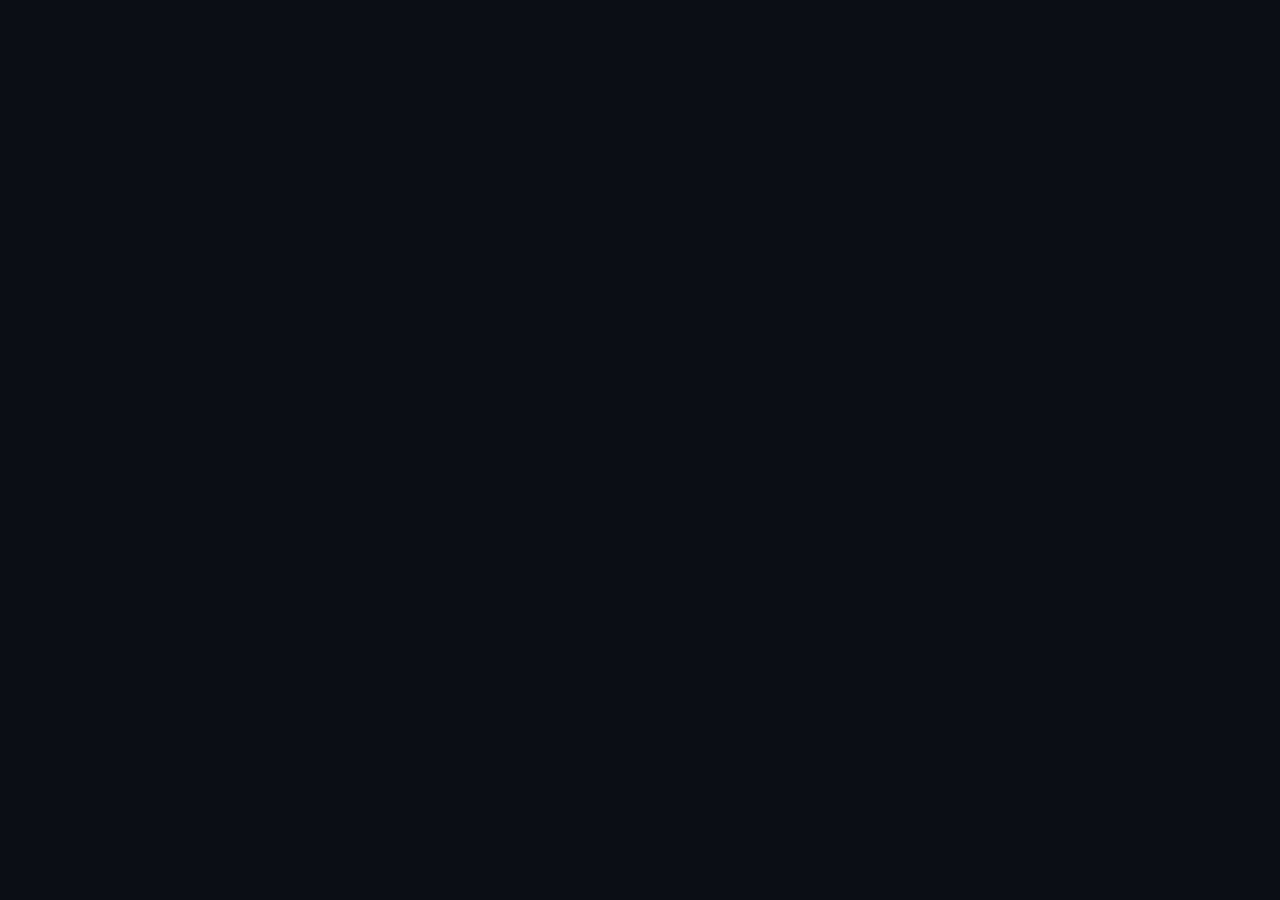
==== commit 612387a2: "feat: render the website with DejaView in English and Portuguese The site is now a DejaView applicat" ====
--- a/website/index.html
+++ b/website/index.html
@@ -3,295 +3,30 @@
 <head>
     <meta charset="UTF-8" />
     <meta name="viewport" content="width=device-width, initial-scale=1.0" />
-    <meta name="description" content="DejaView is a Java-first frontend framework compiled to JavaScript. Build reactive web UIs in pure Java 25 — no rewrites, no proprietary CSS pipeline." />
+    <meta name="description" content="DejaView is a Java-first frontend framework. Build reactive web interfaces in pure Java 25 — components, signals and a reactive renderer, compiled to plain JavaScript you can deploy anywhere." />
     <meta name="theme-color" content="#0b0e14" />
     <title>DejaView — Java. Reimagined for the Web.</title>
-    <link rel="icon" type="image/svg+xml" href="favicon.svg" />
-    <link rel="stylesheet" href="css/styles.css" />
+    <link rel="icon" type="image/svg+xml" href="/website/favicon.svg" />
+    <link rel="stylesheet" href="/website/css/styles.css" />
 </head>
 <body>
 <a class="skip-link" href="#main">Skip to content</a>
-
-<header class="site-header">
-    <a class="brand" href="/website/" aria-label="DejaView home">
-        <svg class="brand-mark" viewBox="0 0 64 64" aria-hidden="true" focusable="false">
-            <rect x="4" y="4" width="56" height="56" rx="13" fill="none" stroke="#8b7cf8" stroke-width="3" opacity="0.45"/>
-            <rect x="11.5" y="11.5" width="41" height="41" rx="8" fill="none" stroke="#22d3ee" stroke-width="3" opacity="0.7"/>
-            <path d="M18 41h11l4-13 5 17 4-9h9" fill="none" stroke="#f5f7fb" stroke-width="3.4" stroke-linecap="round" stroke-linejoin="round"/>
-        </svg>
-        <span class="brand-name">DejaView</span>
-    </a>
-    <nav class="site-nav" aria-label="Primary navigation">
-        <a href="#features">Features</a>
-        <a href="#demo">Live demo</a>
-        <a href="#status">Status</a>
-        <a href="#getting-started">Get started</a>
-        <a href="#docs">Docs</a>
-        <a class="nav-cta" href="/website/playground/">Playground</a>
-    </nav>
-</header>
-
-<main id="main">
-
-    <!-- Hero -->
-    <section class="hero" aria-labelledby="hero-title">
-        <div class="hero-inner container">
-            <div class="hero-copy">
-                <p class="eyebrow"><span class="dot" aria-hidden="true"></span> Java 25 &rarr; JavaScript &middot; TeaVM 0.16.0</p>
-                <h1 id="hero-title">Java.<br /><span class="gradient-text">Reimagined for the Web.</span></h1>
-                <p class="hero-sub">A frontend framework that treats Java as the primary language — signals, components and a reactive renderer, compiled to plain HTML and JavaScript you can deploy anywhere.</p>
-                <div class="hero-actions">
-                    <a class="btn btn-primary" href="/website/playground/">Try the playground</a>
-                    <a class="btn btn-ghost" href="#getting-started">Get started &rarr;</a>
-                </div>
-                <ul class="hero-proof" aria-label="Project facts">
-                    <li>JUnit-tested modules</li>
-                    <li>Chromium E2E via Playwright</li>
-                    <li>Zero CDN dependencies</li>
-                </ul>
-            </div>
-            <figure class="hero-code" aria-label="Example DejaView component">
-                <div class="code-window">
-                    <div class="code-window-bar" aria-hidden="true">
-                        <span class="win-dot"></span><span class="win-dot"></span><span class="win-dot"></span>
-                        <span class="code-window-title">Counter.java</span>
-                    </div>
-                    <pre><code data-highlight-java>public final class Counter extends AbstractComponent {
-    private final Signal&lt;Integer&gt; count = new Signal&lt;&gt;(0);
-
-    @Override
-    public View render() {
-        return Views.div(
-            Views.h1("Counter"),
-            Views.p("Count: " + count.get()).id("count"),
-            Views.button("Increment")
-                .onClick(() -&gt; count.update(v -&gt; v + 1))
-        ).classes("example");
-    }
-}</code></pre>
-                </div>
-                <figcaption>Real API — this exact component runs in the playground.</figcaption>
-            </figure>
-        </div>
-    </section>
-
-    <!-- Features -->
-    <section id="features" class="section container" aria-labelledby="features-title">
-        <div class="section-head">
-            <p class="eyebrow">What&rsquo;s inside</p>
-            <h2 id="features-title">A framework, not a script collection</h2>
-        </div>
-        <div class="card-grid">
-            <article class="card">
-                <div class="card-icon" aria-hidden="true"><svg viewBox="0 0 24 24" fill="none" stroke="currentColor" stroke-width="1.8" stroke-linecap="round" stroke-linejoin="round"><path d="M8 6l-6 6 6 6M16 6l6 6-6 6"/></svg></div>
-                <h3>Java 25 &rarr; JavaScript</h3>
-                <p>TeaVM 0.16.0 compiles Java bytecode to a plain <code>app.js</code> at build time. No WebAssembly, no bundler magic — just a script tag.</p>
-                <span class="pill pill-ok">Implemented</span>
-            </article>
-            <article class="card">
-                <div class="card-icon" aria-hidden="true"><svg viewBox="0 0 24 24" fill="none" stroke="currentColor" stroke-width="1.8" stroke-linecap="round" stroke-linejoin="round"><path d="M2 12h4l3-9 4 18 3-9h6"/></svg></div>
-                <h3>Signals &amp; Computed</h3>
-                <p><code>Signal</code>, <code>Effect</code>, lazy <code>Computed</code> with push-based invalidation, batching, FIFO scheduling and scope disposal.</p>
-                <span class="pill pill-ok">Implemented</span>
-            </article>
-            <article class="card">
-                <div class="card-icon" aria-hidden="true"><svg viewBox="0 0 24 24" fill="none" stroke="currentColor" stroke-width="1.8" stroke-linecap="round" stroke-linejoin="round"><path d="M4 4h16v12H4z"/><path d="M8 20h8M12 16v4"/></svg></div>
-                <h3>Reactive renderer</h3>
-                <p>A sealed <code>RenderNode</code> tree with positional reconciliation; the renderer reuses DOM nodes and updates attributes and properties surgically.</p>
-                <span class="pill pill-ok">Implemented</span>
-            </article>
-            <article class="card">
-                <div class="card-icon" aria-hidden="true"><svg viewBox="0 0 24 24" fill="none" stroke="currentColor" stroke-width="1.8" stroke-linecap="round" stroke-linejoin="round"><path d="M12 2l8 4.5v9L12 20l-8-4.5v-9L12 2z"/><path d="M12 11l8-4.5M12 11v9M12 11L4 6.5"/></svg></div>
-                <h3>Component model</h3>
-                <p><code>Component</code> and <code>AbstractComponent</code> with <code>ResourceRegistry</code> ownership, typed inputs with fail-fast validation, outputs, named slots, lifecycle hooks and keyed lists.</p>
-                <span class="pill pill-ok">Implemented</span>
-            </article>
-            <article class="card">
-                <div class="card-icon" aria-hidden="true"><svg viewBox="0 0 24 24" fill="none" stroke="currentColor" stroke-width="1.8" stroke-linecap="round" stroke-linejoin="round"><path d="M4 5h16M4 12h10M4 19h7"/><circle cx="19" cy="16" r="3"/></svg></div>
-                <h3>Boring HTML, by design</h3>
-                <p>Plain <code>class</code> and <code>style</code> attributes, untouched by the framework — Bootstrap, Tailwind CSS and daisyUI work without a proprietary pipeline.</p>
-                <span class="pill pill-ok">Implemented</span>
-            </article>
-            <article class="card">
-                <div class="card-icon" aria-hidden="true"><svg viewBox="0 0 24 24" fill="none" stroke="currentColor" stroke-width="1.8" stroke-linecap="round" stroke-linejoin="round"><path d="M20 6L9 17l-5-5"/></svg></div>
-                <h3>Tested end to end</h3>
-                <p>JUnit across all modules and Playwright browser tests that click through the compiled counter and showcase examples in Chromium.</p>
-                <span class="pill pill-ok">Implemented</span>
-            </article>
-        </div>
-    </section>
-
-    <!-- Live demo -->
-    <section id="demo" class="section container" aria-labelledby="demo-title">
-        <div class="section-head">
-            <p class="eyebrow">Live demo</p>
-            <h2 id="demo-title">Real DejaView, running right now</h2>
-            <p class="section-sub">This is not a mock-up. It is the exact <code>ShowcaseApp</code> bundle verified by the browser E2E suite — compiled from Java by TeaVM and executing your clicks.</p>
-        </div>
-        <div class="demo-grid">
-            <div class="demo-copy">
-                <ul class="demo-facts">
-                    <li><strong>Class-based component</strong> extending <code>AbstractComponent</code></li>
-                    <li><strong>Signal-driven</strong> — one signal, one effect, positional reconciliation</li>
-                    <li><strong>Zero JavaScript glue</strong> — the button handler is Java <code>count.update(v -&gt; v + 1)</code></li>
-                </ul>
-                <p><a class="btn btn-ghost" href="/website/playground/">Open the playground &rarr;</a></p>
-            </div>
-            <div class="demo-frame">
-                <iframe src="/examples/showcase/target/webapp/index.html?example=counter" title="Live DejaView counter example" loading="lazy"></iframe>
-            </div>
-        </div>
-    </section>
-
-    <!-- Philosophy -->
-    <section id="philosophy" class="section container" aria-labelledby="philosophy-title">
-        <div class="section-head">
-            <p class="eyebrow">Philosophy</p>
-            <h2 id="philosophy-title">Three promises, kept in code</h2>
-        </div>
-        <div class="promise-grid">
-            <div class="promise">
-                <h3>Java stays primary</h3>
-                <p>No DSL, no annotation processor magic required to start. The API is plain records, interfaces and generics that compile with <code>--release 25</code>.</p>
-            </div>
-            <div class="promise">
-                <h3>Honest status</h3>
-                <p>Every user-facing feature is either covered by automated tests or clearly labelled as planned. The docs never present proposals as shipped capabilities.</p>
-            </div>
-            <div class="promise">
-                <h3>No lock-in</h3>
-                <p><code>dejaview-core</code> never imports a browser API. Renderers, DOM contracts and examples live in separate modules you can replace or extend.</p>
-            </div>
-        </div>
-    </section>
-
-    <!-- Status -->
-    <section id="status" class="section container" aria-labelledby="status-title">
-        <div class="section-head">
-            <p class="eyebrow">Implementation status</p>
-            <h2 id="status-title">What works today — and what doesn&rsquo;t yet</h2>
-            <p class="section-sub">As of <code>0.1.0-SNAPSHOT</code>. The full matrix lives in <a href="/docs/IMPLEMENTATION_STATUS.md">IMPLEMENTATION_STATUS.md</a>; the <a href="/docs/ROADMAP.md">ROADMAP</a> is authoritative for what ships next.</p>
-        </div>
-        <div class="status-cols">
-            <div class="status-col status-col-ok">
-                <h3>Implemented &amp; tested</h3>
-                <ul>
-                    <li>Maven multi-module build, Maven Wrapper, Java 25 baseline</li>
-                    <li>Immutable view model (<code>Views.div</code>, <code>h1</code>, <code>button</code>…) and attributes/properties/events</li>
-                    <li><code>Signal</code>, <code>Effect</code>, <code>Computed</code>, batching, FIFO scheduler, <code>ReactiveScope</code></li>
-                    <li>Sealed <code>RenderNode</code> tree: positional reconciliation, plus keyed lists when a child carries a <code>key</code></li>
-                    <li>Component interaction: <code>input(String, Class)</code>/<code>inputOr</code>, outputs via <code>emit</code>/<code>ComponentView#on</code>, named slots, <code>onInit</code>/<code>onUpdate</code>/<code>onDestroy</code> hooks</li>
-                    <li>Component model: <code>Component</code>, <code>AbstractComponent</code>, <code>ResourceRegistry</code>, functional components</li>
-                    <li>Dependency injection (<code>dejaview-di</code>): explicit providers, <code>SINGLETON</code>/<code>SCOPED</code>/<code>TRANSIENT</code> scopes, hierarchical injectors, reverse-order disposal</li>
-                    <li>Client-side router (<code>dejaview-router</code>): nested routes, <code>:param</code>/<code>**</code> patterns, guards, redirects, <code>RouterOutlet</code>, browser history, navigation events</li>
-                    <li>HTTP client (<code>dejaview-http</code>): immutable requests, case-insensitive headers, dependency-free JSON, interceptors, timeouts, cancellation — Chromium-verified</li>
-                    <li>Plain <code>class</code>/<code>style</code> attributes — Bootstrap, Tailwind CSS, daisyUI markup just works</li>
-                    <li>Browser examples (counter, showcase) compiled by TeaVM and verified in Chromium</li>
-                </ul>
-            </div>
-            <div class="status-col status-col-planned">
-                <h3>Planned, not built yet</h3>
-                <ul>
-                    <li>Fine-grained DOM binding nodes (render-time optimization, not scheduled)</li>
-                    <li>Component annotations (<code>@Component</code>, <code>@Input</code>, <code>@Output</code>) — the programmatic API is the supported surface; annotations remain proposals</li>
-                    <li>Reactive forms, state management</li>
-                    <li>SSR/SSG and hydration</li>
-                    <li>In-browser compilation for the playground (needs the dev-server milestone)</li>
-                    <li>Automated Bootstrap/Tailwind/daisyUI compatibility suite</li>
-                </ul>
-            </div>
-        </div>
-    </section>
-
-    <!-- Architecture -->
-    <section id="architecture" class="section container" aria-labelledby="arch-title">
-        <div class="section-head">
-            <p class="eyebrow">Architecture</p>
-            <h2 id="arch-title">Layered, with the boundary you expect</h2>
-        </div>
-        <div class="arch-diagram" role="img" aria-label="Module dependency diagram: dejaview-core is pure Java, dejaview-reactivity depends on it, dejaview-dom adds the renderer and browser adapter, examples depend on all three.">
-            <div class="arch-layer arch-examples"><span class="arch-label">examples/*</span>counter &middot; showcase — TeaVM-compiled apps</div>
-            <div class="arch-arrow" aria-hidden="true">&#8595;</div>
-            <div class="arch-layer arch-dom"><span class="arch-label">dejaview-dom</span>DOM contracts &middot; render tree &middot; reconciler &middot; TeaVM JSO adapter</div>
-            <div class="arch-arrow" aria-hidden="true">&#8595;</div>
-            <div class="arch-layer arch-reactivity"><span class="arch-label">dejaview-reactivity</span>Signal &middot; Effect &middot; Computed &middot; batching &middot; scopes</div>
-            <div class="arch-arrow" aria-hidden="true">&#8595;</div>
-            <div class="arch-layer arch-core"><span class="arch-label">dejaview-core</span>immutable view model &middot; Component &middot; ResourceRegistry</div>
-        </div>
-        <p class="arch-note">Dependencies point inward only. <code>dejaview-core</code> has no browser, DOM or TeaVM imports — it compiles and tests on plain JVM 25. The full design lives in <a href="/docs/ARCHITECTURE.md">ARCHITECTURE.md</a>; significant decisions are recorded in <a href="/docs/ADR/README.md">ADRs 0001–0018</a>.</p>
-    </section>
-
-    <!-- Getting started -->
-    <section id="getting-started" class="section container" aria-labelledby="gs-title">
-        <div class="section-head">
-            <p class="eyebrow">Getting started</p>
-            <h2 id="gs-title">From zero to a running counter in minutes</h2>
-        </div>
-        <ol class="gs-steps">
-            <li class="gs-step">
-                <h3><span class="gs-num">1</span> Prerequisites</h3>
-                <p>JDK 25 and Git. Maven is not required — the repo ships the Maven Wrapper.</p>
-            </li>
-            <li class="gs-step">
-                <h3><span class="gs-num">2</span> Clone &amp; build</h3>
-                <div class="copy-block">
-                    <pre><code>git clone https://github.com/dejaview/dejaview.git
-cd dejaview
-./mvnw clean verify</code></pre>
-                    <button class="copy-btn" type="button" data-copy="git clone https://github.com/dejaview/dejaview.git&#10;cd dejaview&#10;./mvnw clean verify" aria-label="Copy clone and build commands">Copy</button>
-                </div>
-            </li>
-            <li class="gs-step">
-                <h3><span class="gs-num">3</span> Run the counter in a real browser</h3>
-                <p>Compiles the example with TeaVM and clicks through it in headless Chromium.</p>
-                <div class="copy-block">
-                    <pre><code>./mvnw -Pe2e -pl examples/counter -am verify</code></pre>
-                    <button class="copy-btn" type="button" data-copy="./mvnw -Pe2e -pl examples/counter -am verify" aria-label="Copy E2E command">Copy</button>
-                </div>
-            </li>
-            <li class="gs-step">
-                <h3><span class="gs-num">4</span> Serve this website</h3>
-                <p>Static files, no build step. Serve from the repo root so example bundles resolve.</p>
-                <div class="copy-block">
-                    <pre><code>python3 -m http.server 8099
-# http://localhost:8099/website/</code></pre>
-                    <button class="copy-btn" type="button" data-copy="python3 -m http.server 8099" aria-label="Copy serve command">Copy</button>
-                </div>
-            </li>
-        </ol>
-    </section>
-
-    <!-- Docs -->
-    <section id="docs" class="section container" aria-labelledby="docs-title">
-        <div class="section-head">
-            <p class="eyebrow">Documentation</p>
-            <h2 id="docs-title">The documentation is the source of truth</h2>
-        </div>
-        <ul class="docs-grid">
-            <li><a class="doc-card" href="/docs/ARCHITECTURE.md"><strong>Architecture</strong><span>Long-term design, layer diagram, component system and ADR index.</span></a></li>
-            <li><a class="doc-card" href="/docs/COMPILER.md"><strong>Compiler &amp; TeaVM</strong><span>Feasibility study, validated matrix and constraints of the JavaScript target.</span></a></li>
-            <li><a class="doc-card" href="/docs/IMPLEMENTATION_STATUS.md"><strong>Implementation status</strong><span>Implemented vs planned, verified limitations and the next milestone.</span></a></li>
-            <li><a class="doc-card" href="/docs/ROADMAP.md"><strong>Roadmap</strong><span>Sprint-by-sprint plan; the authoritative scope for what ships next.</span></a></li>
-            <li><a class="doc-card" href="/docs/ADR/README.md"><strong>Decision records</strong><span>ADR-0001 through ADR-0018 — every significant technical decision, with rationale.</span></a></li>
-            <li><a class="doc-card" href="/website/playground/"><strong>Playground</strong><span>Interactive examples running the actual compiled framework in your browser.</span></a></li>
-        </ul>
-    </section>
-
-</main>
-
-<footer class="site-footer">
-    <div class="container footer-inner">
-        <p class="footer-brand">DejaView <span class="footer-tag">Java. Reimagined for the Web.</span></p>
-        <nav class="footer-nav" aria-label="Footer">
-            <a href="/website/playground/">Playground</a>
-            <a href="https://github.com/dejaview/dejaview" rel="noopener noreferrer">GitHub</a>
-            <a href="/docs/ARCHITECTURE.md">Architecture</a>
-            <a href="/docs/ROADMAP.md">Roadmap</a>
-        </nav>
-        <p class="footer-meta">v0.1.0-SNAPSHOT &middot; License: To be determined &middot; Built with Java 25, TeaVM and Maven</p>
-    </div>
-</footer>
-<script src="js/highlight.js" defer></script>
-<script src="js/site.js" defer></script>
+<div id="app"></div>
+<noscript>
+    <main id="main" class="container docs-content">
+        <h1>DejaView</h1>
+        <p>DejaView — Java. Reimagined for the Web.</p>
+        <p>This page is rendered by the DejaView framework itself and needs JavaScript enabled.
+            You can also read the <a href="/website/get-started.html">Get started guide</a> —
+            the source lives on <a href="https://github.com/dejaview/dejaview" rel="noopener noreferrer">GitHub</a>.</p>
+    </main>
+</noscript>
+<script>
+    window.DEJAVIEW_PAGE = 'home';
+    window.DEJAVIEW_LANG = 'en';
+</script>
+<script src="/website/js/highlight.js"></script>
+<script src="/examples/website/target/webapp/app.js"></script>
+<script>main();</script>
 </body>
 </html>
--- a/website/css/styles.css
+++ b/website/css/styles.css
@@ -17,9 +17,8 @@
     --accent-cyan: #22d3ee;
     --ok: #34d399;
     --ok-bg: rgba(52, 211, 153, 0.12);
-    --planned: #fbbf24;
-    --planned-bg: rgba(251, 191, 36, 0.1);
-    --radius: 14px;
+    --warning: #fbbf24;
+        --radius: 14px;
     --radius-sm: 8px;
     --shadow: 0 24px 60px rgba(0, 0, 0, 0.45);
     --font-sans: system-ui, -apple-system, "Segoe UI", Roboto, Ubuntu, "Helvetica Neue", sans-serif;
@@ -217,48 +216,11 @@
 .card h3 { font-size: 1.02rem; letter-spacing: -0.01em; }
 .card p { color: var(--text-dim); font-size: 0.9rem; }
 
-.pill {
-    align-self: flex-start;
-    font-size: 0.68rem;
-    font-weight: 800;
-    letter-spacing: 0.07em;
-    text-transform: uppercase;
-    border-radius: 999px;
-    padding: 0.2rem 0.65rem;
-}
-.pill-ok { color: var(--ok); background: var(--ok-bg); border: 1px solid rgba(52, 211, 153, 0.35); }
-.pill-planned { color: var(--planned); background: var(--planned-bg); border: 1px solid rgba(251, 191, 36, 0.35); }
-
 /* Philosophy promises */
 .promise-grid { display: grid; grid-template-columns: repeat(3, minmax(0, 1fr)); gap: 1.25rem; }
 .promise { border-left: 3px solid var(--accent); padding: 0.25rem 1.25rem; }
 .promise h3 { font-size: 1.02rem; margin-bottom: 0.4rem; }
 .promise p { color: var(--text-dim); font-size: 0.92rem; }
-
-/* Status columns */
-.status-cols { display: grid; grid-template-columns: 1fr 1fr; gap: 1.25rem; }
-.status-col { border: 1px solid var(--border); border-radius: var(--radius); padding: 1.5rem; background: var(--surface); }
-.status-col h3 { font-size: 0.82rem; text-transform: uppercase; letter-spacing: 0.09em; margin-bottom: 0.9rem; }
-.status-col-ok h3 { color: var(--ok); }
-.status-col-planned h3 { color: var(--planned); }
-.status-col ul { list-style: none; display: grid; gap: 0.6rem; }
-.status-col li { position: relative; padding-left: 1.3rem; font-size: 0.9rem; color: var(--text-dim); }
-.status-col-ok li::before { content: "✓"; position: absolute; left: 0; color: var(--ok); }
-.status-col-planned li::before { content: "○"; position: absolute; left: 0; color: var(--planned); }
-
-/* Architecture diagram */
-.arch-diagram { display: grid; gap: 0.35rem; max-width: 46rem; margin-inline: auto; }
-.arch-layer { display: flex; align-items: baseline; gap: 1rem; border: 1px solid var(--border-strong); border-radius: var(--radius-sm); padding: 0.85rem 1.1rem; background: var(--surface); font-size: 0.9rem; color: var(--text-dim); }
-.arch-label { font-family: var(--font-mono); font-weight: 700; color: var(--text); min-width: 9.5rem; }
-.arch-examples { border-color: rgba(139, 124, 248, 0.5); }
-.arch-examples .arch-label { color: var(--accent-strong); }
-.arch-dom { border-color: rgba(34, 211, 238, 0.4); }
-.arch-dom .arch-label { color: var(--accent-cyan); }
-.arch-reactivity .arch-label { color: #7aa2f7; }
-.arch-core .arch-label { color: var(--ok); }
-.arch-arrow { text-align: center; color: var(--text-dim); font-size: 1rem; line-height: 1; }
-.arch-note { text-align: center; margin-top: 1.5rem; color: var(--text-dim); font-size: 0.9rem; }
-.arch-note a { color: var(--accent-cyan); }
 
 /* Getting started */
 .gs-steps { list-style: none; display: grid; grid-template-columns: repeat(2, minmax(0, 1fr)); gap: 1.25rem; counter-reset: step; }
@@ -272,12 +234,53 @@
 .copy-btn { position: absolute; top: 0.45rem; right: 0.45rem; font-family: var(--font-mono); font-size: 0.68rem; letter-spacing: 0.05em; color: var(--text-dim); background: var(--surface-2); border: 1px solid var(--border-strong); border-radius: 6px; padding: 0.25rem 0.6rem; cursor: pointer; }
 .copy-btn:hover { color: var(--accent-cyan); border-color: var(--accent-cyan); }
 
-/* Docs grid */
-.docs-grid { list-style: none; display: grid; grid-template-columns: repeat(3, minmax(0, 1fr)); gap: 1.25rem; }
-.doc-card { display: block; height: 100%; text-decoration: none; background: var(--surface); border: 1px solid var(--border); border-radius: var(--radius); padding: 1.3rem 1.4rem; transition: border-color 0.15s ease, transform 0.15s ease; }
-.doc-card:hover { border-color: var(--accent); transform: translateY(-2px); }
-.doc-card strong { display: block; color: var(--text); font-size: 0.98rem; margin-bottom: 0.35rem; }
-.doc-card span { color: var(--text-dim); font-size: 0.85rem; }
+/* Docs layout (user guide) */
+.docs-layout { display: grid; grid-template-columns: 240px minmax(0, 1fr); gap: 3rem; padding: 3.5rem 0 5rem; align-items: start; }
+.docs-toc { position: sticky; top: 5.5rem; border: 1px solid var(--border); border-radius: var(--radius); background: var(--surface); padding: 1.1rem 1.2rem; }
+.toc-title { font-family: var(--font-mono); font-size: 0.72rem; letter-spacing: 0.1em; text-transform: uppercase; color: var(--text-dim); margin-bottom: 0.6rem; }
+.docs-toc-nav { display: grid; gap: 0.35rem; max-height: 70vh; overflow-y: auto; }
+.docs-toc-nav a { color: var(--text-dim); text-decoration: none; font-size: 0.85rem; line-height: 1.45; padding: 0.15rem 0; }
+.docs-toc-nav a:hover { color: var(--accent-cyan); }
+.docs-content { min-width: 0; max-width: 46rem; display: grid; gap: 1.1rem; align-content: start; }
+.docs-content h2 { font-size: clamp(1.35rem, 2.4vw, 1.8rem); letter-spacing: -0.02em; font-weight: 800; line-height: 1.2; margin-top: 1.4rem; padding-top: 1.4rem; border-top: 1px solid var(--border); }
+.docs-content h2:first-of-type { margin-top: 0; padding-top: 0; border-top: 0; }
+.docs-content h3 { font-size: 1.05rem; margin-top: 0.4rem; }
+.docs-content p, .docs-content li { color: var(--text-dim); font-size: 0.96rem; }
+.docs-content p { line-height: 1.75; }
+.docs-content ul, .docs-content ol { padding-left: 1.4rem; display: grid; gap: 0.35rem; }
+.docs-content a { color: var(--accent-cyan); }
+.docs-title { font-size: clamp(2rem, 4vw, 2.9rem); letter-spacing: -0.03em; font-weight: 850; line-height: 1.05; }
+.docs-content .copy-block { margin: 0.25rem 0; }
+.docs-content .copy-block pre { padding-right: 4.5rem; }
+
+/* Callouts */
+.callout { display: flex; gap: 0.6rem; align-items: baseline; border: 1px solid var(--border-strong); border-left: 3px solid var(--accent-cyan); background: var(--surface); border-radius: var(--radius-sm); padding: 0.75rem 0.9rem; font-size: 0.88rem; color: var(--text-dim); }
+.callout strong { color: var(--text); text-transform: uppercase; letter-spacing: 0.07em; font-size: 0.72rem; font-family: var(--font-mono); }
+.callout-tip { border-left-color: var(--ok); }
+.callout-tip strong { color: var(--ok); }
+.callout-warning { border-left-color: var(--warning); }
+.callout-warning strong { color: var(--warning); }
+.callout-info { border-left-color: var(--accent-cyan); }
+.callout-info strong { color: var(--accent-cyan); }
+
+/* Language switch */
+.lang-switch { font-family: var(--font-mono); font-size: 0.72rem; font-weight: 800; letter-spacing: 0.08em; color: var(--text-dim); text-decoration: none; border: 1px solid var(--border-strong); border-radius: 6px; padding: 0.28rem 0.55rem; }
+.lang-switch:hover { color: var(--accent-cyan); border-color: var(--accent-cyan); }
+
+/* Live demo tabs */
+.demo-copy { display: grid; align-content: start; gap: 0.25rem; }
+.demo-tabs { display: flex; flex-wrap: wrap; gap: 0.4rem; margin: 0.9rem 0 1.1rem; }
+.demo-tab { font-family: var(--font-sans); font-size: 0.85rem; font-weight: 700; color: var(--text-dim); background: var(--surface); border: 1px solid var(--border); border-radius: 999px; padding: 0.35rem 0.95rem; cursor: pointer; }
+.demo-tab:hover { color: var(--text); border-color: var(--border-strong); }
+.demo-tab[aria-selected="true"] { color: #0b0e14; background: linear-gradient(135deg, var(--accent), #6d5ef0); border-color: transparent; }
+.demo-caption { font-family: var(--font-mono); font-size: 0.8rem; color: var(--accent-cyan); margin-bottom: 0.6rem; }
+.demo-note { font-size: 0.84rem; color: var(--text-dim); margin-bottom: 1rem; max-width: 34rem; }
+
+/* CTA band */
+.cta-band { text-align: center; border-bottom: 0; }
+.cta-band h2 { font-size: clamp(1.8rem, 3.4vw, 2.5rem); letter-spacing: -0.03em; font-weight: 850; }
+.cta-band p { color: var(--text-dim); margin: 0.9rem 0 1.6rem; }
+.cta-actions { justify-content: center; margin-bottom: 0; }
 
 /* Footer */
 .site-footer { padding: 2.5rem 0; background: var(--bg-raised); border-top: 1px solid var(--border); }
@@ -291,18 +294,17 @@
 
 /* ---------- Responsive ---------- */
 @media (max-width: 1020px) {
-    .card-grid, .docs-grid { grid-template-columns: repeat(2, minmax(0, 1fr)); }
+    .card-grid { grid-template-columns: repeat(2, minmax(0, 1fr)); }
     .hero-inner { grid-template-columns: minmax(0, 1fr); gap: 2.5rem; padding: 3rem 0 3.5rem; }
     .promise-grid { grid-template-columns: minmax(0, 1fr); gap: 1.5rem; }
-    .status-cols { grid-template-columns: minmax(0, 1fr); }
     .gs-steps { grid-template-columns: minmax(0, 1fr); }
+    .docs-layout { grid-template-columns: minmax(0, 1fr); gap: 2rem; }
+    .docs-toc { position: static; }
 }
 
 @media (max-width: 640px) {
-    .site-nav a:not(.nav-cta) { display: none; }
-    .card-grid, .docs-grid { grid-template-columns: minmax(0, 1fr); }
-    .arch-layer { flex-direction: column; gap: 0.2rem; }
-    .arch-label { min-width: 0; }
+    .site-nav a:not(.nav-cta):not(.lang-switch) { display: none; }
+    .card-grid { grid-template-columns: minmax(0, 1fr); }
 }
 
 @media (prefers-reduced-motion: reduce) {
@@ -311,16 +313,12 @@
 }
 
 /* Grid items must be allowed to shrink below content width */
-.hero-copy, .hero-code, .gs-step, .doc-card, .card, .promise, .status-col, .arch-layer { min-width: 0; }
+.hero-copy, .hero-code, .gs-step, .card, .promise, .docs-content, .demo-copy { min-width: 0; }
 .code-window pre { max-width: 100%; }
 .copy-block pre code { white-space: pre; }
 
 /* Live demo section */
 .demo-grid { display: grid; grid-template-columns: minmax(0, 1fr) minmax(0, 1.1fr); gap: 2rem; align-items: center; }
-.demo-facts { list-style: none; display: grid; gap: 0.9rem; margin-bottom: 1.4rem; }
-.demo-facts li { position: relative; padding-left: 1.4rem; color: var(--text-dim); font-size: 0.94rem; }
-.demo-facts li::before { content: "→"; position: absolute; left: 0; color: var(--accent-cyan); }
-.demo-facts strong { color: var(--text); }
 .demo-frame { border: 1px solid var(--border-strong); border-radius: var(--radius); overflow: hidden; box-shadow: var(--shadow); background: #0f1117; }
 .demo-frame iframe { display: block; width: 100%; height: 26rem; border: 0; background: #0f1117; }
 
